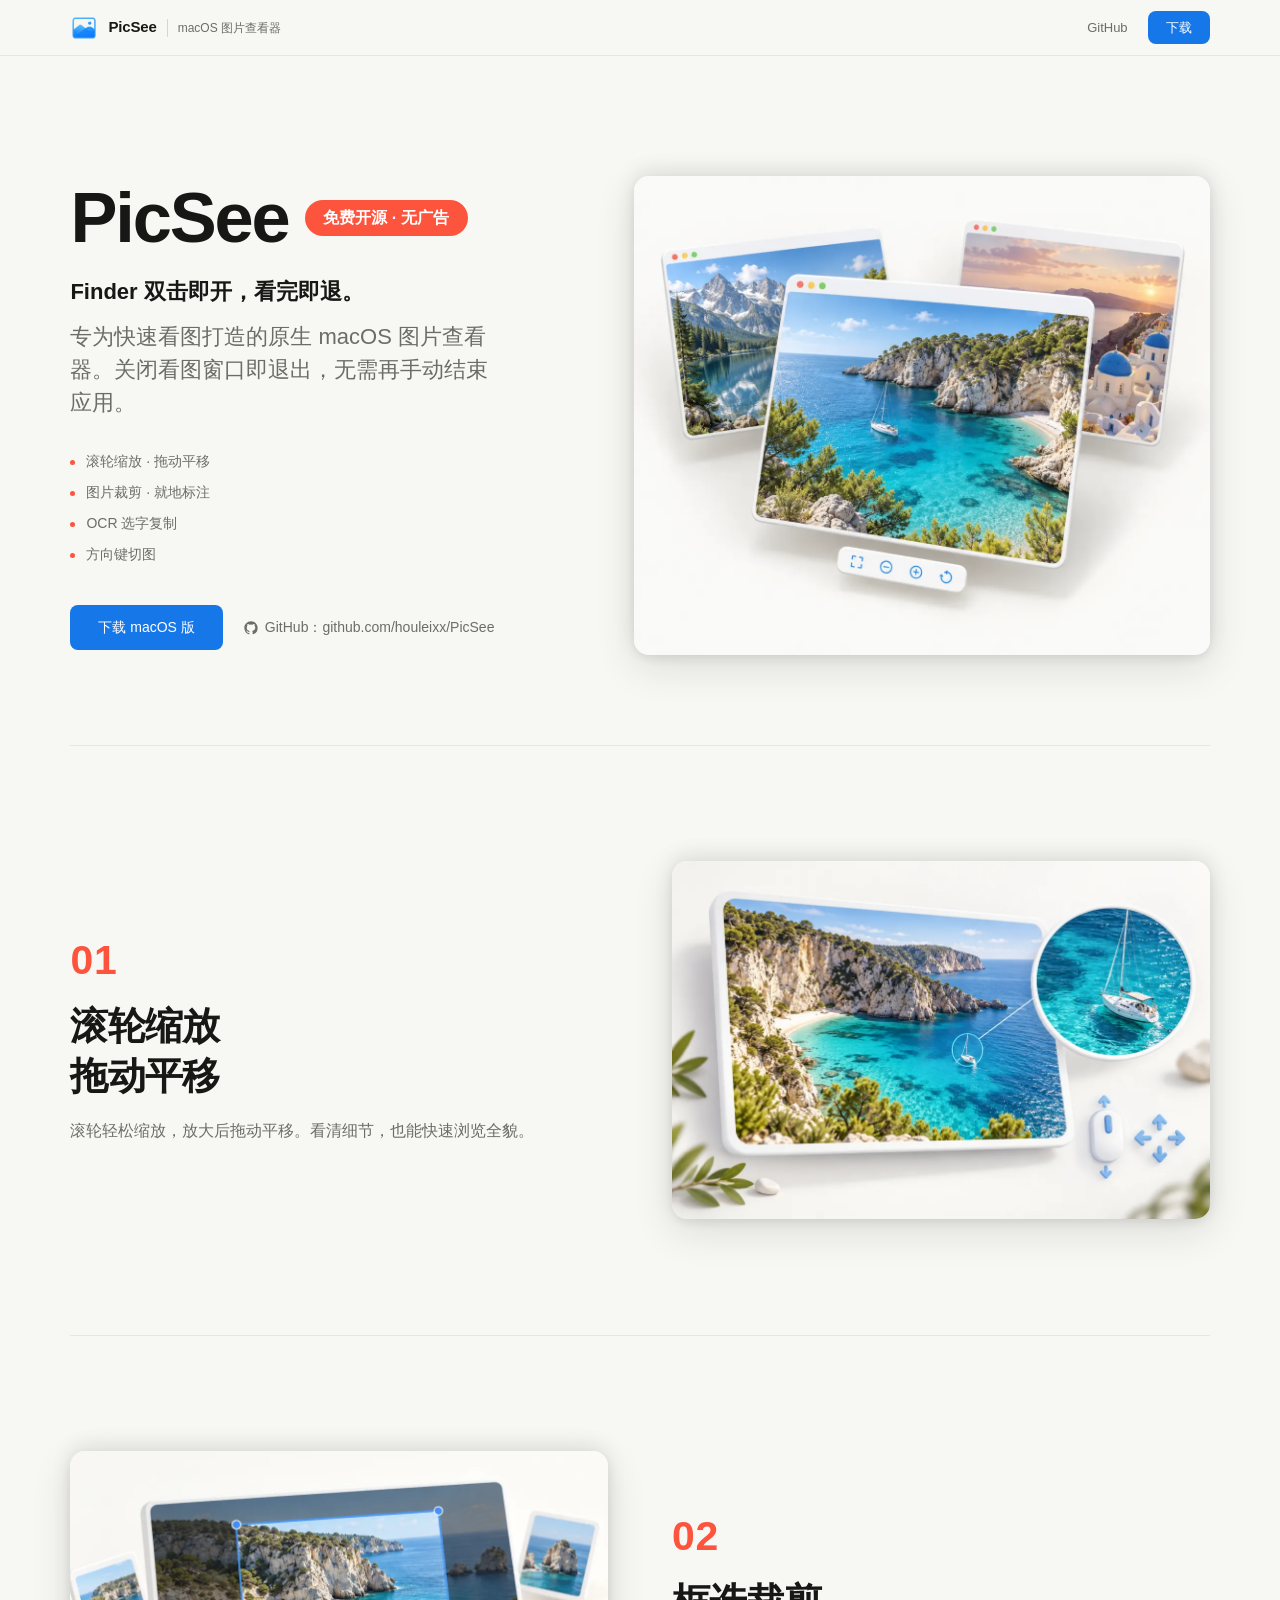
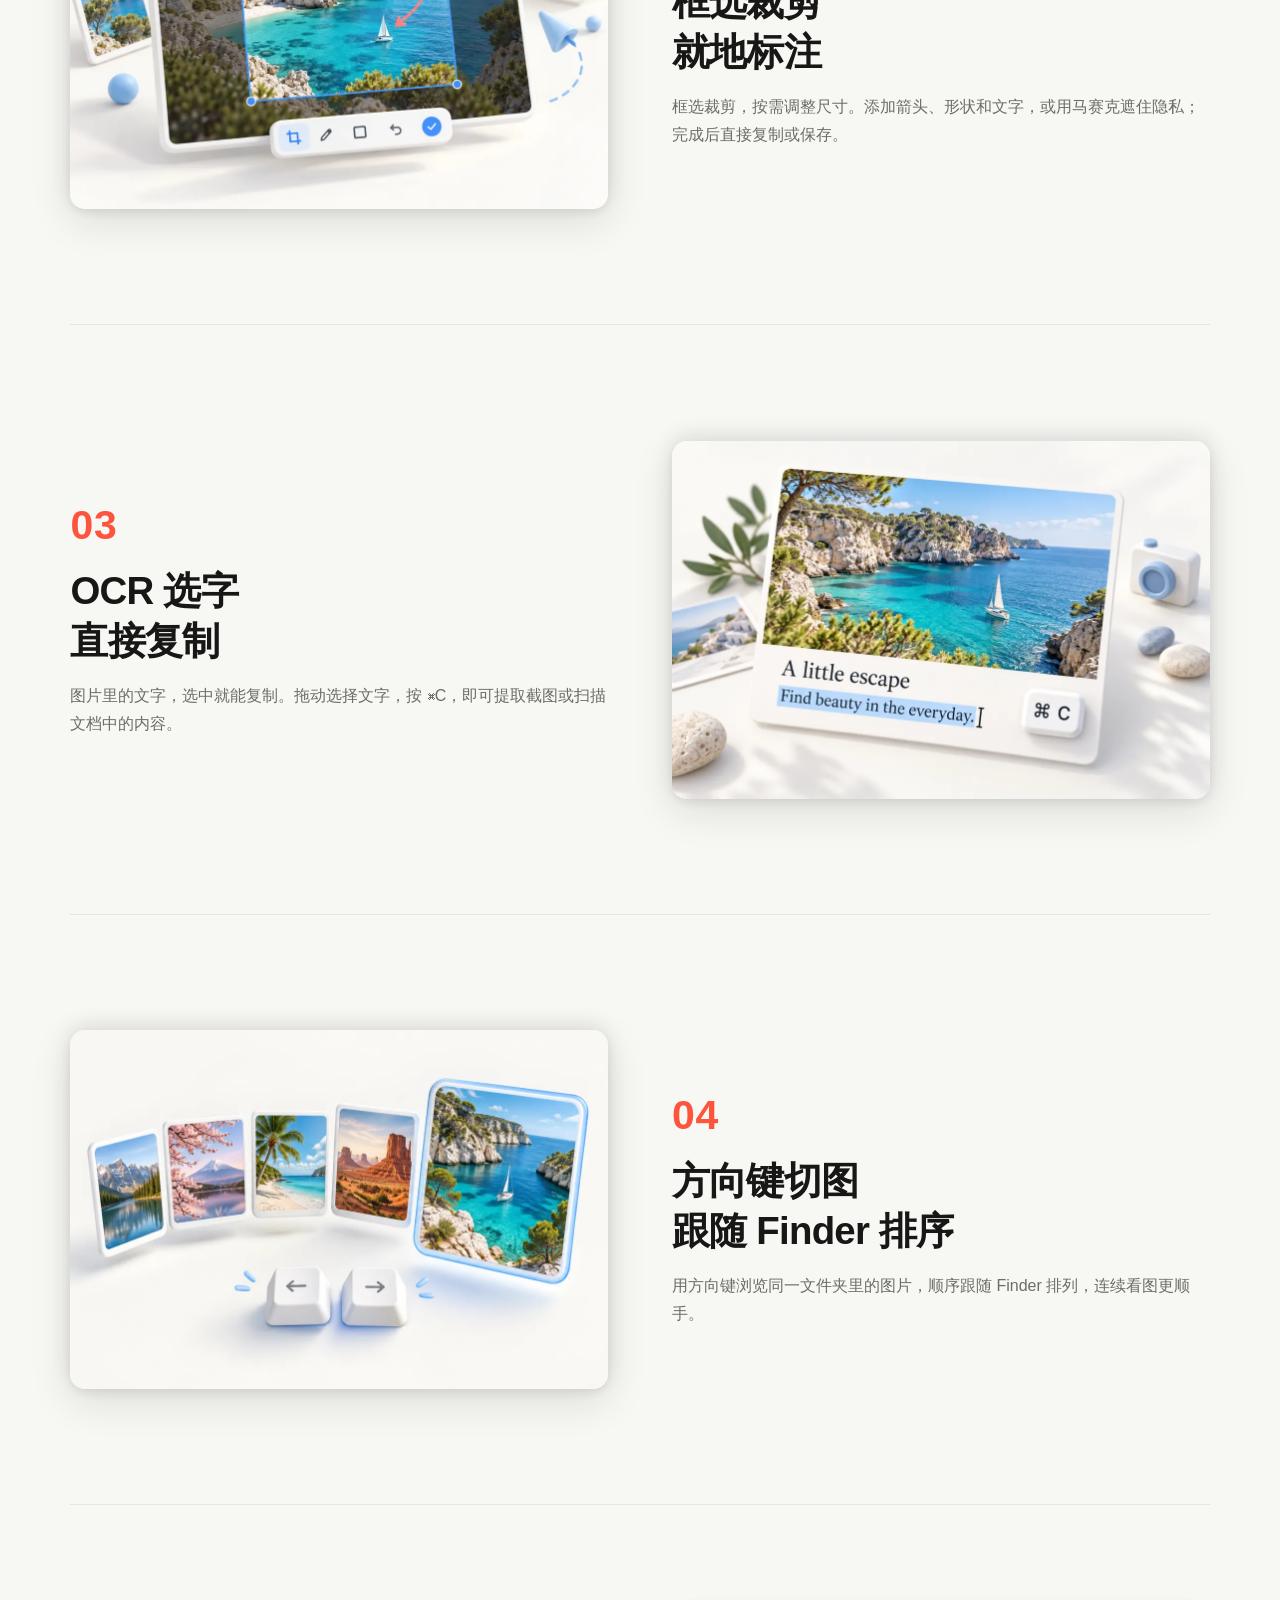
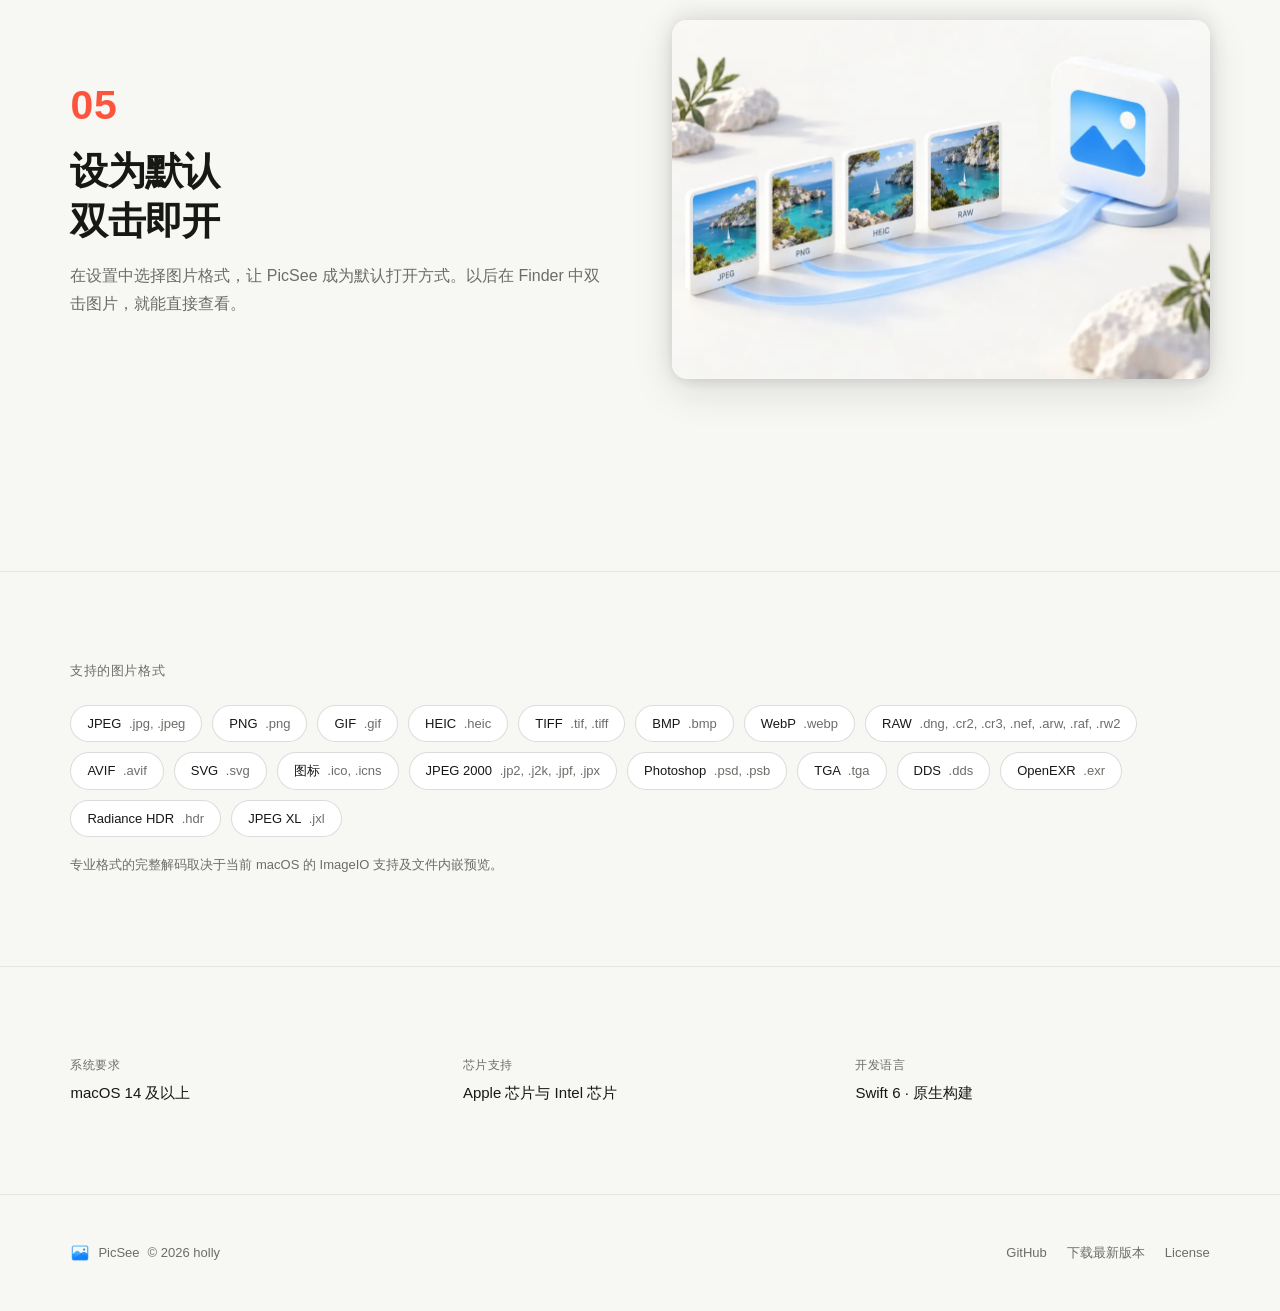
==== website/index.html @ d8930158 "调整网站" ====
<!DOCTYPE html>
<html lang="zh-CN">
<head>
  <meta charset="UTF-8">
  <meta name="viewport" content="width=device-width, initial-scale=1.0">
  <meta name="description" content="PicSee — 主打 Finder 双击即开、看完即退的原生 macOS 图片查看器。关闭看图窗口即退出，无需再手动结束应用。免费开源，支持滚轮缩放、裁剪标注与 OCR 文字复制。">
  <title>PicSee — Finder 双击即开，看完即退</title>
  <link rel="icon" type="image/png" href="assets/brand-icon.png">
  <style>
    /* ========== Reset & Base ========== */
    *, *::before, *::after {
      margin: 0;
      padding: 0;
      box-sizing: border-box;
    }

    html {
      font-family: -apple-system, BlinkMacSystemFont, "PingFang SC", "Helvetica Neue", sans-serif;
      font-size: 16px;
      line-height: 1.5;
      -webkit-font-smoothing: antialiased;
      -moz-osx-font-smoothing: grayscale;
      scroll-behavior: smooth;
    }

    body {
      background: var(--canvas);
      color: var(--ink);
    }

    img {
      display: block;
      max-width: 100%;
      height: auto;
    }

    a {
      color: inherit;
      text-decoration: none;
    }

    /* ========== Design Tokens ========== */
    :root {
      --canvas: #F7F7F4;
      --surface: #FFFFFF;
      --ink: #171716;
      --muted: #6C6C68;
      --primary: #1677E8;
      --warm: #FC543D;
      --dark: #161715;
      --border: rgba(23, 23, 22, 0.08);
      --border-strong: rgba(23, 23, 22, 0.15);
      --radius: 15px;
      --radius-sm: 8px;
      --page-padding: clamp(22px, 5.5vw, 88px);
    }

    /* ========== Typography ========== */
    .display-title {
      font-size: clamp(44px, 5.5vw, 86px);
      font-weight: 700;
      letter-spacing: -0.03em;
      line-height: 1.05;
      color: var(--ink);
    }

    .hero-title-row {
      display: flex;
      align-items: center;
      gap: 16px;
      flex-wrap: wrap;
      margin-bottom: 20px;
    }

    .hero-badge {
      font-size: 16px;
      font-weight: 600;
      color: #fff;
      background: var(--warm);
      padding: 7px 18px;
      border-radius: 100px;
      letter-spacing: 0.01em;
      line-height: 1.4;
      white-space: nowrap;
    }

    .section-title {
      font-size: clamp(26px, 3.2vw, 44px);
      font-weight: 600;
      letter-spacing: -0.02em;
      line-height: 1.2;
    }

    .body-text {
      font-size: 16px;
      line-height: 1.7;
      color: var(--muted);
    }

    .caption {
      font-size: 13px;
      color: var(--muted);
      line-height: 1.5;
    }

    /* ========== Layout ========== */
    .container {
      max-width: 1280px;
      margin: 0 auto;
      padding: 0 var(--page-padding);
    }

    /* ========== Navigation ========== */
    .nav {
      position: sticky;
      top: 0;
      z-index: 100;
      background: var(--canvas);
      border-bottom: 1px solid var(--border);
      height: 56px;
      display: flex;
      align-items: center;
    }

    .nav-inner {
      width: 100%;
      max-width: 1280px;
      margin: 0 auto;
      padding: 0 var(--page-padding);
      display: flex;
      align-items: center;
      justify-content: space-between;
    }

    .nav-brand {
      display: flex;
      align-items: center;
      gap: 10px;
    }

    .nav-brand img {
      width: 28px;
      height: 28px;
      border-radius: 6px;
    }

    .nav-brand-name {
      font-size: 15px;
      font-weight: 600;
      letter-spacing: -0.01em;
    }

    .nav-brand-kind {
      padding-left: 10px;
      border-left: 1px solid var(--border-strong);
      color: var(--muted);
      font-size: 12px;
      font-weight: 400;
      letter-spacing: 0;
    }

    .nav-links {
      display: flex;
      align-items: center;
      gap: 20px;
    }

    .nav-link {
      font-size: 13px;
      color: var(--muted);
      transition: color 200ms ease;
    }

    .nav-link:hover {
      color: var(--ink);
    }

    .nav-download {
      font-size: 13px;
      font-weight: 500;
      color: #fff;
      background: var(--primary);
      padding: 7px 18px;
      border-radius: var(--radius-sm);
      transition: opacity 200ms ease;
    }

    .nav-download:hover {
      opacity: 0.88;
      color: #fff;
    }

    /* ========== Hero ========== */
    .hero {
      padding: clamp(64px, 10vw, 120px) 0 clamp(48px, 7vw, 96px);
    }

    .hero-grid {
      display: grid;
      grid-template-columns: 1fr 1.15fr;
      gap: clamp(40px, 5vw, 80px);
      align-items: center;
    }

    .hero-tagline {
      font-size: clamp(17px, 2vw, 22px);
      line-height: 1.5;
      color: var(--muted);
      margin-top: 20px;
      max-width: 420px;
    }

    .hero-tagline strong {
      display: block;
      margin-bottom: 12px;
      color: var(--ink);
      font-weight: 600;
    }

    .hero-features {
      list-style: none;
      margin-top: 32px;
      display: flex;
      flex-direction: column;
      gap: 10px;
    }

    .hero-features li {
      font-size: 14px;
      color: var(--muted);
      padding-left: 16px;
      position: relative;
    }

    .hero-features li::before {
      content: '';
      position: absolute;
      left: 0;
      top: 9px;
      width: 5px;
      height: 5px;
      border-radius: 50%;
      background: var(--warm);
    }

    .hero-ctas {
      display: flex;
      align-items: center;
      gap: 20px;
      margin-top: 40px;
    }

    .btn-primary {
      display: inline-flex;
      align-items: center;
      font-size: 14px;
      font-weight: 500;
      color: #fff;
      background: var(--primary);
      padding: 12px 28px;
      border-radius: var(--radius-sm);
      transition: opacity 200ms ease;
      border: none;
      cursor: pointer;
    }

    .btn-primary:hover {
      opacity: 0.88;
    }

    .btn-text {
      font-size: 14px;
      color: var(--muted);
      transition: color 200ms ease;
    }

    .btn-text:hover {
      color: var(--ink);
    }

    .github-link {
      display: inline-flex;
      align-items: center;
      gap: 6px;
    }

    .hero-image {
      position: relative;
      aspect-ratio: 6 / 5;
      overflow: hidden;
      border-radius: var(--radius);
      box-shadow: 0 -6px 20px rgba(23, 23, 22, 0.08), 0 12px 40px rgba(23, 23, 22, 0.12), 0 4px 10px rgba(23, 23, 22, 0.06);
    }

    .hero-image img {
      width: 100%;
      height: 100%;
      display: block;
      object-fit: cover;
      object-position: center;
    }

    /* ========== Story Sections ========== */
    .stories {
      padding-bottom: clamp(40px, 6vw, 80px);
    }

    .story {
      display: grid;
      grid-template-columns: 1fr 1fr;
      gap: clamp(40px, 5vw, 80px);
      align-items: center;
      padding: clamp(60px, 9vw, 120px) 0;
      border-top: 1px solid var(--border);
    }

    .story:nth-child(even) {
      direction: rtl;
    }

    .story:nth-child(even) > * {
      direction: ltr;
    }

    .story-text {
      min-width: 0;
    }

    .story-number {
      display: block;
      font-size: clamp(2.25rem, 3.2vw, 2.75rem);
      font-weight: 600;
      color: var(--warm);
      line-height: 1.2;
      letter-spacing: 0.02em;
      font-variant-numeric: tabular-nums;
      margin-bottom: 1rem;
    }

    .story-title {
      font-size: clamp(1.75rem, 3vw, 2.5rem);
      line-height: 1.3;
      margin-bottom: 1rem;
    }

    .story-title span {
      display: block;
    }

    .story-desc {
      font-size: 16px;
      line-height: 1.75;
      color: var(--muted);
    }

    .story-image img {
      width: 100%;
      border-radius: var(--radius);
      box-shadow: 0 -6px 20px rgba(23, 23, 22, 0.08), 0 12px 40px rgba(23, 23, 22, 0.12), 0 4px 10px rgba(23, 23, 22, 0.06);
    }

    /* ========== Dark Section (OCR) ========== */
    .story-dark {
      background: var(--dark);
      padding: clamp(60px, 9vw, 120px) 0;
      border-top: none;
    }

    .story-dark .container {
      display: grid;
      grid-template-columns: 1fr 1fr;
      gap: clamp(40px, 5vw, 80px);
      align-items: center;
    }

    .story-dark .story-number {
      color: var(--warm);
    }

    .story-dark .story-title {
      color: var(--canvas);
    }

    .story-dark .story-desc {
      color: rgba(247, 247, 244, 0.60);
    }

    .story-dark .story-image img {
      box-shadow: 0 4px 32px rgba(0, 0, 0, 0.25);
    }

    /* ========== Format Strip ========== */
    .formats {
      padding: clamp(48px, 7vw, 96px) 0;
      border-top: 1px solid var(--border);
    }

    .formats-label {
      font-size: 13px;
      font-weight: 500;
      letter-spacing: 0.04em;
      text-transform: uppercase;
      color: var(--muted);
      margin-bottom: 24px;
    }

    .formats-grid {
      display: flex;
      flex-wrap: wrap;
      gap: 10px;
    }

    .format-tag {
      font-size: 13px;
      font-weight: 500;
      padding: 8px 16px;
      border: 1px solid var(--border-strong);
      border-radius: 100px;
      color: var(--ink);
      background: var(--surface);
      transition: border-color 200ms ease, background 200ms ease;
    }

    .format-tag:hover {
      border-color: var(--primary);
      background: rgba(22, 119, 232, 0.04);
    }

    .format-tag .ext {
      color: var(--muted);
      font-weight: 400;
      margin-left: 4px;
    }

    .formats-note {
      margin: 18px 0 0;
      font-size: 13px;
      line-height: 1.6;
      color: var(--muted);
    }

    /* ========== System Info ========== */
    .system {
      padding: clamp(48px, 7vw, 96px) 0;
      border-top: 1px solid var(--border);
    }

    .system-grid {
      display: grid;
      grid-template-columns: repeat(3, 1fr);
      gap: clamp(24px, 3vw, 48px);
    }

    .system-item {
      display: flex;
      flex-direction: column;
      gap: 8px;
    }

    .system-item .label {
      font-size: 12px;
      font-weight: 500;
      letter-spacing: 0.04em;
      text-transform: uppercase;
      color: var(--muted);
    }

    .system-item .value {
      font-size: 15px;
      font-weight: 500;
      color: var(--ink);
    }

    /* ========== Footer ========== */
    .footer {
      padding: clamp(32px, 4vw, 48px) 0;
      border-top: 1px solid var(--border);
    }

    .footer-inner {
      display: flex;
      align-items: center;
      justify-content: space-between;
    }

    .footer-left {
      display: flex;
      align-items: center;
      gap: 8px;
    }

    .footer-left img {
      width: 20px;
      height: 20px;
      border-radius: 5px;
    }

    .footer-left span {
      font-size: 13px;
      color: var(--muted);
    }

    .footer-links {
      display: flex;
      gap: 20px;
    }

    .footer-links a {
      font-size: 13px;
      color: var(--muted);
      transition: color 200ms ease;
    }

    .footer-links a:hover {
      color: var(--ink);
    }

    /* ========== Responsive ========== */
    @media (max-width: 768px) {
      .hero-grid {
        grid-template-columns: 1fr;
      }

      .hero-image {
        order: -1;
      }

      .hero-tagline {
        max-width: none;
      }

      .hero-ctas {
        flex-wrap: wrap;
      }

      .story {
        grid-template-columns: 1fr;
      }

      .story-title {
        display: flex;
        flex-wrap: wrap;
        column-gap: 0.5em;
        row-gap: 0.1em;
      }

      .story:nth-child(even) {
        direction: ltr;
      }

      .story-image {
        order: -1;
      }

      .story-dark .container {
        grid-template-columns: 1fr;
      }

      .story-dark .story-image {
        order: -1;
      }

      .system-grid {
        grid-template-columns: 1fr;
        gap: 20px;
      }

      .footer-inner {
        flex-direction: column;
        gap: 16px;
        align-items: flex-start;
      }

      .nav-links {
        gap: 14px;
      }
    }

    @media (max-width: 480px) {
      .nav-brand {
        flex: 0 0 auto;
        white-space: nowrap;
      }

      .nav-brand-name {
        font-size: 14px;
      }

      .nav-brand-kind {
        padding-left: 7px;
        font-size: 11px;
      }

      .hero-features {
        gap: 8px;
      }
    }
  </style>
</head>
<body>

  <!-- ========== Navigation ========== -->
  <nav class="nav">
    <div class="nav-inner">
      <a href="/" class="nav-brand">
        <img src="assets/brand-mark.png" alt="PicSee" width="28" height="28">
        <span class="nav-brand-name">PicSee</span>
        <span class="nav-brand-kind">macOS 图片查看器</span>
      </a>
      <div class="nav-links">
        <a href="https://github.com/houleixx/PicSee" class="nav-link" target="_blank" rel="noopener">GitHub</a>
        <a href="https://github.com/houleixx/PicSee/releases/latest/download/PicSee.dmg" target="_blank" rel="noopener" class="nav-download">下载</a>
      </div>
    </div>
  </nav>

  <!-- ========== Hero ========== -->
  <section class="hero">
    <div class="container">
      <div class="hero-grid">
        <div class="hero-text">
          <div class="hero-title-row">
            <h1 class="display-title">PicSee</h1>
            <span class="hero-badge">免费开源 · 无广告</span>
          </div>
          <p class="hero-tagline"><strong>Finder 双击即开，看完即退。</strong>专为快速看图打造的原生 macOS 图片查看器。关闭看图窗口即退出，无需再手动结束应用。</p>
          <ul class="hero-features">
            <li>滚轮缩放 · 拖动平移</li>
            <li>图片裁剪 · 就地标注</li>
            <li>OCR 选字复制</li>
            <li>方向键切图</li>
          </ul>
          <div class="hero-ctas">
            <a href="https://github.com/houleixx/PicSee/releases/latest/download/PicSee.dmg" target="_blank" rel="noopener" class="btn-primary">下载 macOS 版</a>
            <a href="https://github.com/houleixx/PicSee" class="btn-text github-link" target="_blank" rel="noopener"><svg aria-hidden="true" focusable="false" viewBox="0 0 24 24" width="16" height="16" fill="currentColor"><path d="M12 2C6.477 2 2 6.477 2 12c0 4.418 2.865 8.168 6.839 9.49.5.092.683-.217.683-.483 0-.237-.009-.866-.014-1.7-2.782.604-3.369-1.341-3.369-1.341-.455-1.156-1.11-1.464-1.11-1.464-.908-.62.069-.608.069-.608 1.004.071 1.532 1.031 1.532 1.031.892 1.529 2.341 1.087 2.91.831.091-.646.349-1.087.635-1.337-2.221-.253-4.556-1.111-4.556-4.947 0-1.093.391-1.987 1.03-2.687-.103-.253-.447-1.272.098-2.65 0 0 .84-.269 2.75 1.026A9.564 9.564 0 0 1 12 6.775a9.58 9.58 0 0 1 2.504.337c1.909-1.295 2.748-1.026 2.748-1.026.546 1.378.202 2.397.1 2.65.64.7 1.028 1.594 1.028 2.687 0 3.846-2.338 4.691-4.566 4.94.359.309.678.92.678 1.854 0 1.338-.012 2.419-.012 2.747 0 .268.18.58.688.481A10.001 10.001 0 0 0 22 12c0-5.523-4.477-10-10-10Z"/></svg><span>GitHub：github.com/houleixx/PicSee</span></a>
          </div>
        </div>
        <div class="hero-image">
          <img src="assets/hero-app-preview-ee584887.webp" alt="PicSee 柔和立体图片窗口，轻松浏览海湾与旅行风景" width="1200" height="1000" fetchpriority="high">
        </div>
      </div>
    </div>
  </section>

  <!-- ========== Stories ========== -->
  <section class="stories">
    <div class="container">

      <!-- Story 01: Scroll Zoom -->
      <article class="story">
        <div class="story-text">
          <span class="story-number">01</span>
          <h2 class="section-title story-title"><span>滚轮缩放</span> <span>拖动平移</span></h2>
          <p class="story-desc">
            滚轮轻松缩放，放大后拖动平移。看清细节，也能快速浏览全貌。
          </p>
        </div>
        <div class="story-image">
          <img src="assets/feature-zoom-pan-30c78c69.webp" alt="PicSee 放大查看海湾帆船细节并拖动平移" width="1080" height="720" loading="lazy">
        </div>
      </article>

      <!-- Story 02: Crop and Annotate -->
      <article class="story">
        <div class="story-text">
          <span class="story-number">02</span>
          <h2 class="section-title story-title"><span>框选裁剪</span> <span>就地标注</span></h2>
          <p class="story-desc">
            框选裁剪，按需调整尺寸。添加箭头、形状和文字，或用马赛克遮住隐私；完成后直接复制或保存。
          </p>
        </div>
        <div class="story-image">
          <img src="assets/feature-crop-annotate-971acecf.webp" alt="PicSee 在海湾照片中框选裁剪区域，并用箭头标注帆船" width="1080" height="720" loading="lazy">
        </div>
      </article>

      <!-- Story 03: OCR -->
      <article class="story">
        <div class="story-text">
          <span class="story-number">03</span>
          <h2 class="section-title story-title"><span>OCR 选字</span> <span>直接复制</span></h2>
          <p class="story-desc">
            图片里的文字，选中就能复制。拖动选择文字，按 ⌘C，即可提取截图或扫描文档中的内容。
          </p>
        </div>
        <div class="story-image">
          <img src="assets/feature-ocr-select-copy-c080be11.webp" alt="PicSee 选中海湾明信片中的文字，通过 ⌘C 直接复制" width="1080" height="720" loading="lazy">
        </div>
      </article>

      <!-- Story 04: Keyboard Navigation -->
      <article class="story">
        <div class="story-text">
          <span class="story-number">04</span>
          <h2 class="section-title story-title"><span>方向键切图</span> <span>跟随 Finder 排序</span></h2>
          <p class="story-desc">
            用方向键浏览同一文件夹里的图片，顺序跟随 Finder 排列，连续看图更顺手。
          </p>
        </div>
        <div class="story-image">
          <img src="assets/feature-keyboard-navigation-f21eb3a3.webp" alt="PicSee 使用方向键依次浏览不同风景图片" width="1080" height="720" loading="lazy">
        </div>
      </article>

      <!-- Story 05: Set as Default -->
      <article class="story">
        <div class="story-text">
          <span class="story-number">05</span>
          <h2 class="section-title story-title"><span>设为默认</span> <span>双击即开</span></h2>
          <p class="story-desc">
            在设置中选择图片格式，让 PicSee 成为默认打开方式。以后在 Finder 中双击图片，就能直接查看。
          </p>
        </div>
        <div class="story-image">
          <img src="assets/feature-default-viewer-5f46796a.webp" alt="将 JPEG、PNG、HEIC 和 RAW 图片交由 PicSee 默认打开" width="1080" height="720" loading="lazy">
        </div>
      </article>

    </div>
  </section>

  <!-- ========== Format Strip ========== -->
  <section class="formats">
    <div class="container">
      <div class="formats-label">支持的图片格式</div>
      <div class="formats-grid">
        <span class="format-tag">JPEG <span class="ext">.jpg, .jpeg</span></span>
        <span class="format-tag">PNG <span class="ext">.png</span></span>
        <span class="format-tag">GIF <span class="ext">.gif</span></span>
        <span class="format-tag">HEIC <span class="ext">.heic</span></span>
        <span class="format-tag">TIFF <span class="ext">.tif, .tiff</span></span>
        <span class="format-tag">BMP <span class="ext">.bmp</span></span>
        <span class="format-tag">WebP <span class="ext">.webp</span></span>
        <span class="format-tag">RAW <span class="ext">.dng, .cr2, .cr3, .nef, .arw, .raf, .rw2</span></span>
        <span class="format-tag">AVIF <span class="ext">.avif</span></span>
        <span class="format-tag">SVG <span class="ext">.svg</span></span>
        <span class="format-tag">图标 <span class="ext">.ico, .icns</span></span>
        <span class="format-tag">JPEG 2000 <span class="ext">.jp2, .j2k, .jpf, .jpx</span></span>
        <span class="format-tag">Photoshop <span class="ext">.psd, .psb</span></span>
        <span class="format-tag">TGA <span class="ext">.tga</span></span>
        <span class="format-tag">DDS <span class="ext">.dds</span></span>
        <span class="format-tag">OpenEXR <span class="ext">.exr</span></span>
        <span class="format-tag">Radiance HDR <span class="ext">.hdr</span></span>
        <span class="format-tag">JPEG XL <span class="ext">.jxl</span></span>
      </div>
      <p class="formats-note">专业格式的完整解码取决于当前 macOS 的 ImageIO 支持及文件内嵌预览。</p>
    </div>
  </section>

  <!-- ========== System Info ========== -->
  <section class="system">
    <div class="container">
      <div class="system-grid">
        <div class="system-item">
          <div class="label">系统要求</div>
          <div class="value">macOS 14 及以上</div>
        </div>
        <div class="system-item">
          <div class="label">芯片支持</div>
          <div class="value">Apple 芯片与 Intel 芯片</div>
        </div>
        <div class="system-item">
          <div class="label">开发语言</div>
          <div class="value">Swift 6 · 原生构建</div>
        </div>
      </div>
    </div>
  </section>

  <!-- ========== Footer ========== -->
  <footer class="footer">
    <div class="container">
      <div class="footer-inner">
        <div class="footer-left">
          <img src="assets/brand-mark.png" alt="PicSee" width="28" height="28">
          <span>PicSee</span>
          <span>© 2026 holly</span>
        </div>
        <div class="footer-links">
          <a href="https://github.com/houleixx/PicSee" target="_blank" rel="noopener">GitHub</a>
          <a href="https://github.com/houleixx/PicSee/releases/latest/download/PicSee.dmg" target="_blank" rel="noopener">下载最新版本</a>
          <a href="https://github.com/houleixx/PicSee/blob/master/LICENSE" target="_blank" rel="noopener">License</a>
        </div>
      </div>
    </div>
  </footer>

</body>
</html>
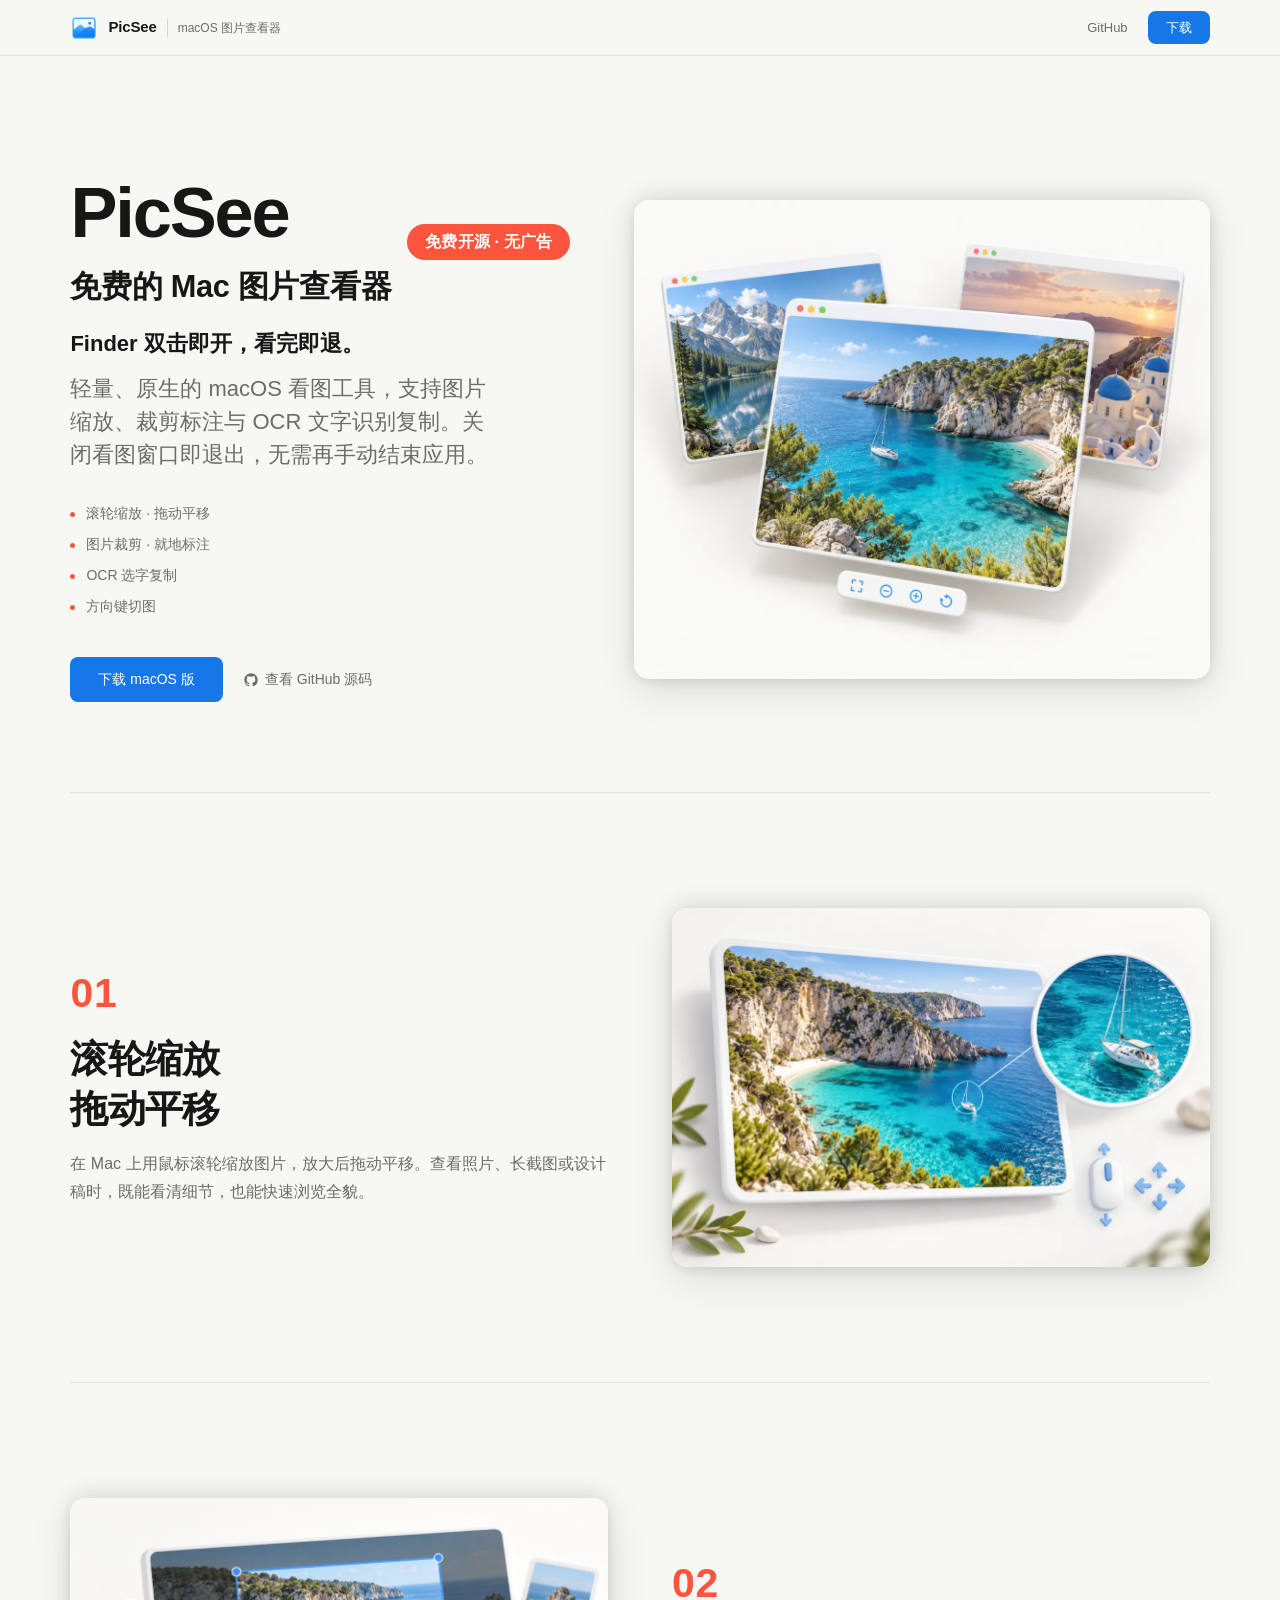
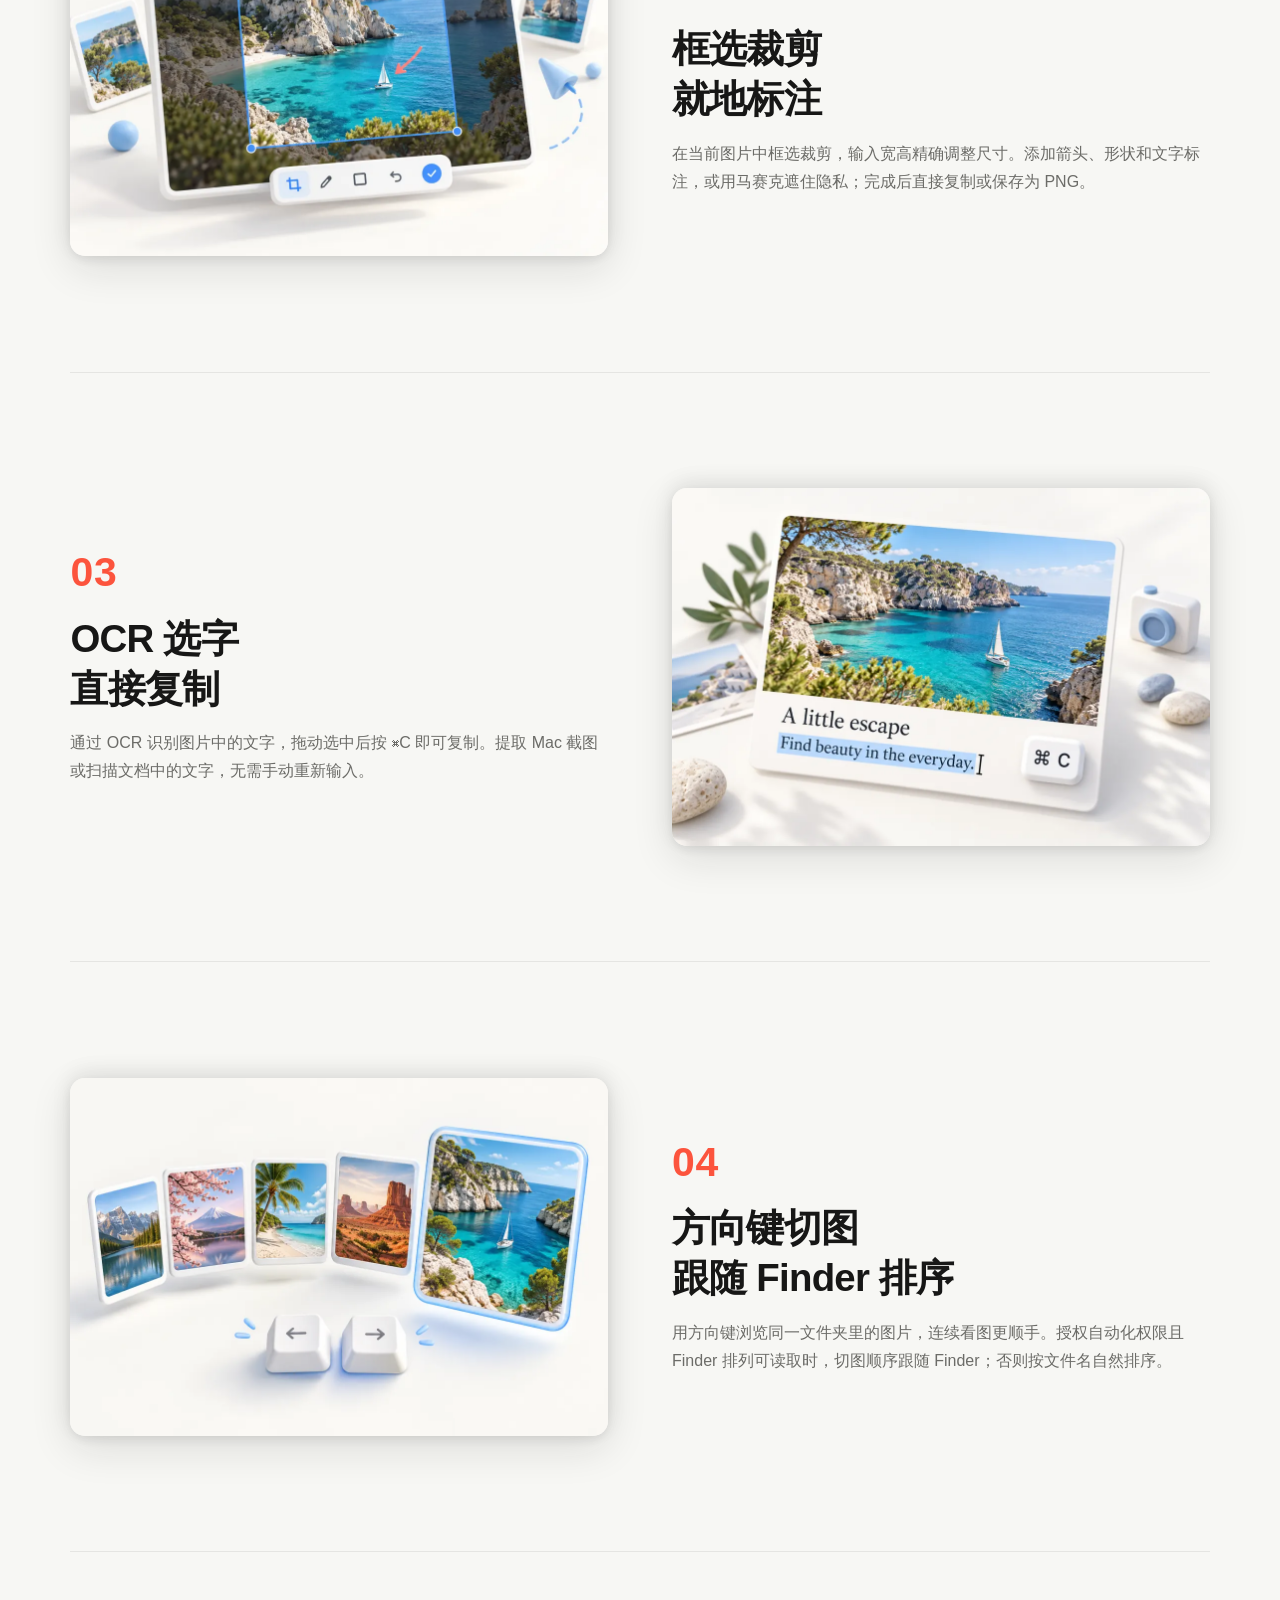
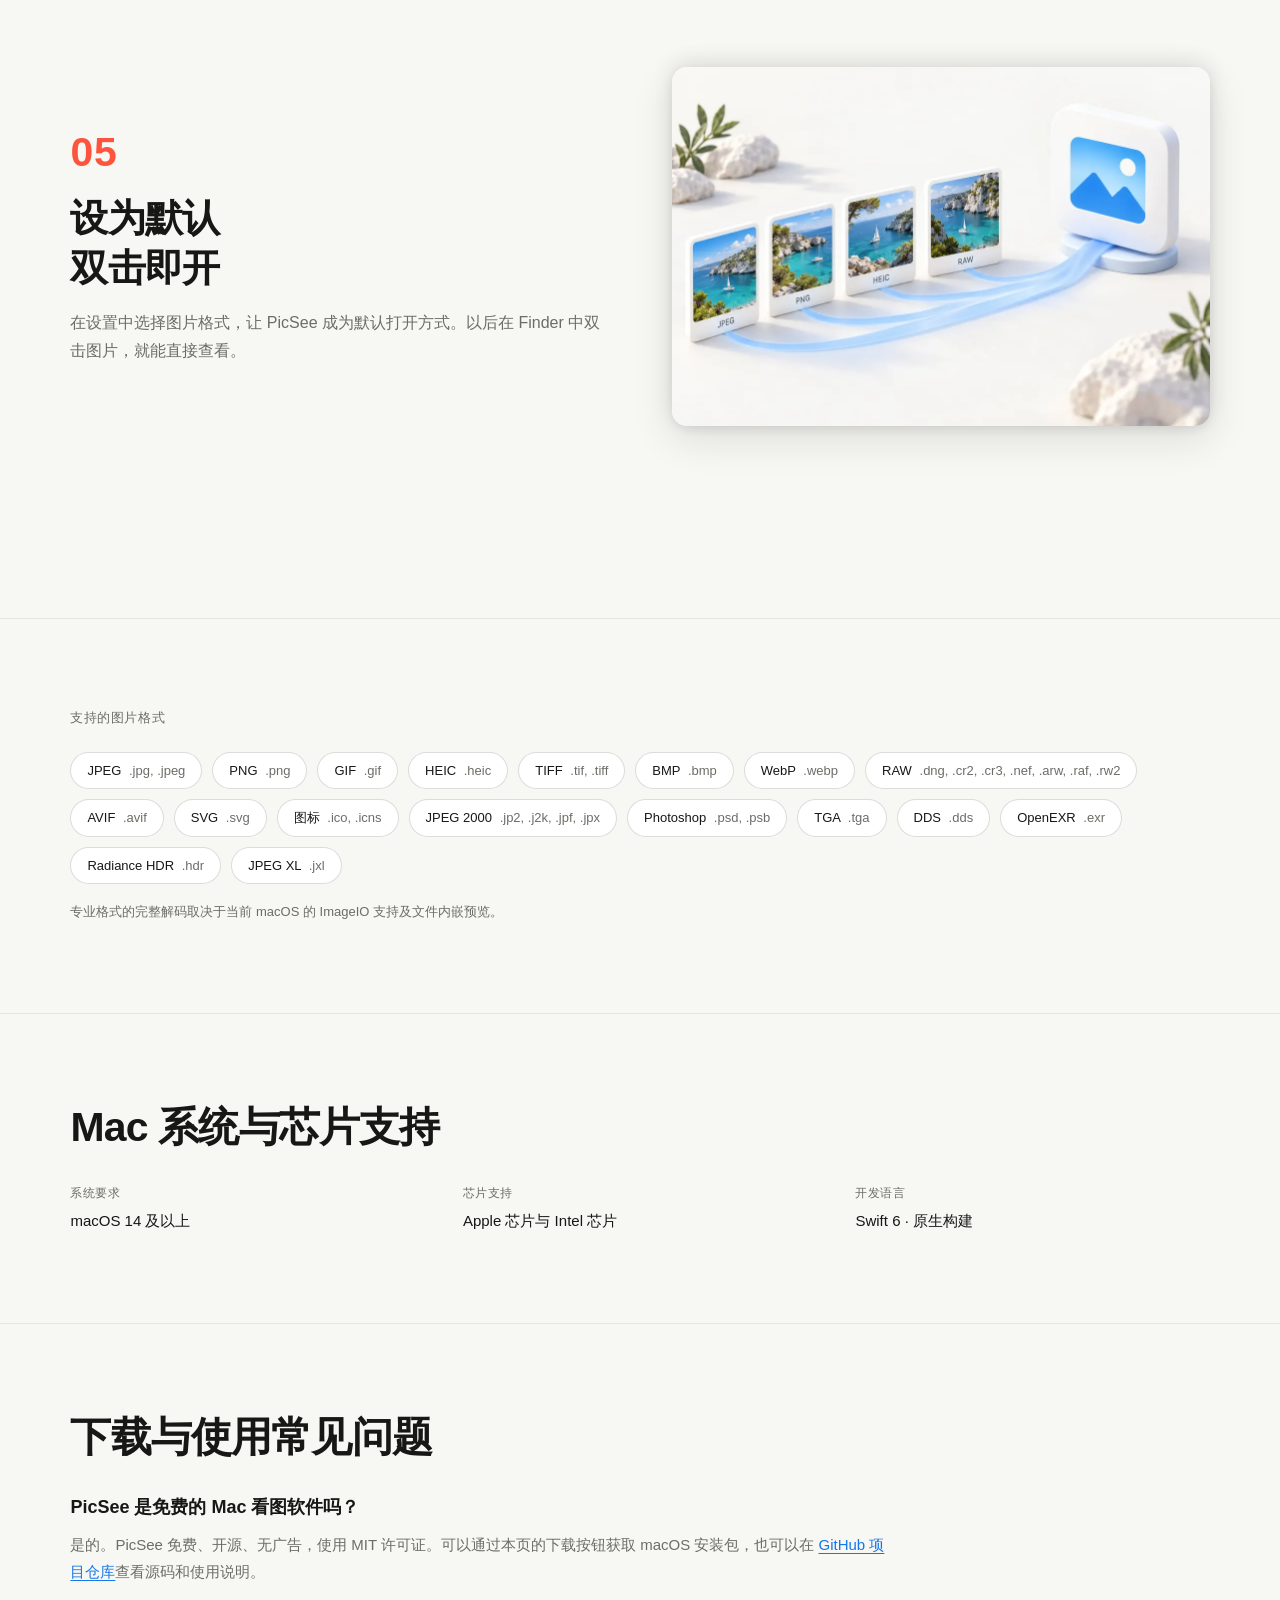
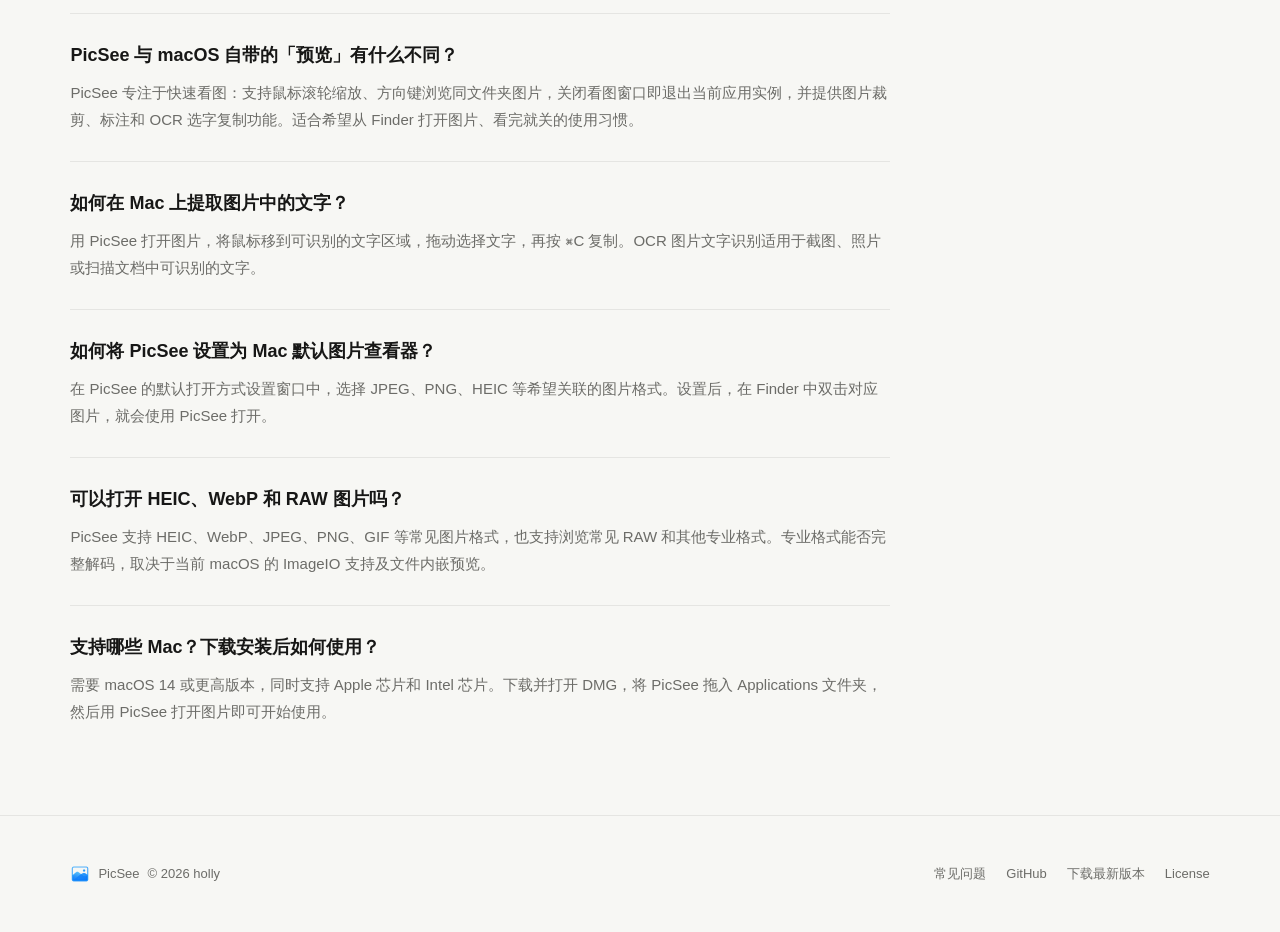
==== commit a3e4ad2c: "feat(website): 优化官网 SEO、图标缓存与响应式布局" ====
--- a/website/index.html
+++ b/website/index.html
@@ -3,9 +3,64 @@
 <head>
   <meta charset="UTF-8">
   <meta name="viewport" content="width=device-width, initial-scale=1.0">
-  <meta name="description" content="PicSee — 主打 Finder 双击即开、看完即退的原生 macOS 图片查看器。关闭看图窗口即退出，无需再手动结束应用。免费开源，支持滚轮缩放、裁剪标注与 OCR 文字复制。">
-  <title>PicSee — Finder 双击即开，看完即退</title>
-  <link rel="icon" type="image/png" href="assets/brand-icon.png">
+  <title>PicSee — 免费开源的 Mac 图片查看器，支持 OCR 与裁剪标注</title>
+  <meta name="description" content="PicSee 是免费开源、无广告的原生 Mac 图片查看器，支持滚轮缩放、图片裁剪与标注、OCR 图片文字识别复制和方向键切图。Finder 双击即开，关闭窗口即退出。适用于 macOS 14 及以上，兼容 Apple 芯片与 Intel。">
+  <meta name="robots" content="index, follow, max-image-preview:large">
+  <meta name="theme-color" content="#F7F7F4">
+  <link rel="canonical" href="https://picsee.pages.dev/">
+  <link rel="icon" type="image/png" sizes="96x96" href="assets/favicon-702c6ce4.png">
+  <meta property="og:type" content="website">
+  <meta property="og:locale" content="zh_CN">
+  <meta property="og:site_name" content="PicSee">
+  <meta property="og:url" content="https://picsee.pages.dev/">
+  <meta property="og:title" content="PicSee — 免费开源的 Mac 图片查看器">
+  <meta property="og:description" content="Finder 双击即开，看完即退。支持滚轮缩放、图片裁剪标注、OCR 选字复制与方向键切图，适用于 macOS 14 及以上。">
+  <meta property="og:image" content="https://picsee.pages.dev/assets/social-preview-5139564c.jpg">
+  <meta property="og:image:type" content="image/jpeg">
+  <meta property="og:image:width" content="1200">
+  <meta property="og:image:height" content="1000">
+  <meta property="og:image:alt" content="PicSee Mac 图片查看器的海湾风景产品插画">
+  <meta name="twitter:card" content="summary_large_image">
+  <meta name="twitter:title" content="PicSee — 免费开源的 Mac 图片查看器">
+  <meta name="twitter:description" content="免费、无广告的 macOS 看图工具，支持滚轮缩放、裁剪标注和 OCR 图片文字复制。">
+  <meta name="twitter:image" content="https://picsee.pages.dev/assets/social-preview-5139564c.jpg">
+  <meta name="twitter:image:alt" content="PicSee Mac 图片查看器的海湾风景产品插画">
+  <script type="application/ld+json">
+  {
+    "@context": "https://schema.org",
+    "@graph": [
+      {
+        "@type": "WebSite",
+        "@id": "https://picsee.pages.dev/#website",
+        "url": "https://picsee.pages.dev/",
+        "name": "PicSee",
+        "inLanguage": "zh-CN"
+      },
+      {
+        "@type": "SoftwareApplication",
+        "@id": "https://picsee.pages.dev/#app",
+        "name": "PicSee",
+        "url": "https://picsee.pages.dev/",
+        "description": "免费开源的原生 Mac 图片查看器，支持滚轮缩放、图片裁剪与标注、OCR 文字复制和同文件夹切图。",
+        "applicationCategory": "MultimediaApplication",
+        "operatingSystem": "macOS 14 or later",
+        "processorRequirements": "Apple Silicon or Intel",
+        "isAccessibleForFree": true,
+        "license": "https://github.com/houleixx/PicSee/blob/master/LICENSE",
+        "downloadUrl": "https://github.com/houleixx/PicSee/releases/latest/download/PicSee.dmg",
+        "image": "https://picsee.pages.dev/assets/social-preview-5139564c.jpg",
+        "sameAs": "https://github.com/houleixx/PicSee",
+        "featureList": ["滚轮缩放与拖动平移", "图片裁剪与标注", "OCR 图片文字识别复制", "方向键切换同文件夹图片", "设置默认图片查看器"],
+        "offers": {
+          "@type": "Offer",
+          "price": "0",
+          "priceCurrency": "USD",
+          "url": "https://picsee.pages.dev/"
+        }
+      }
+    ]
+  }
+  </script>
   <style>
     /* ========== Reset & Base ========== */
     *, *::before, *::after {
@@ -37,6 +92,30 @@
     a {
       color: inherit;
       text-decoration: none;
+    }
+
+    :focus-visible {
+      outline: 3px solid var(--primary);
+      outline-offset: 4px;
+    }
+
+    [id] {
+      scroll-margin-top: 80px;
+    }
+
+    .skip-link {
+      position: fixed;
+      top: 8px;
+      left: 16px;
+      z-index: 200;
+      padding: 10px 16px;
+      background: var(--surface);
+      border-radius: var(--radius-sm);
+      transform: translateY(-150%);
+    }
+
+    .skip-link:focus {
+      transform: translateY(0);
     }
 
     /* ========== Design Tokens ========== */
@@ -47,7 +126,6 @@
       --muted: #6C6C68;
       --primary: #1677E8;
       --warm: #FC543D;
-      --dark: #161715;
       --border: rgba(23, 23, 22, 0.08);
       --border-strong: rgba(23, 23, 22, 0.15);
       --radius: 15px;
@@ -70,6 +148,14 @@
       gap: 16px;
       flex-wrap: wrap;
       margin-bottom: 20px;
+    }
+
+    .hero-title-kind {
+      display: block;
+      margin-top: 16px;
+      font-size: clamp(22px, 2.4vw, 32px);
+      line-height: 1.35;
+      letter-spacing: -0.01em;
     }
 
     .hero-badge {
@@ -91,18 +177,6 @@
       line-height: 1.2;
     }
 
-    .body-text {
-      font-size: 16px;
-      line-height: 1.7;
-      color: var(--muted);
-    }
-
-    .caption {
-      font-size: 13px;
-      color: var(--muted);
-      line-height: 1.5;
-    }
-
     /* ========== Layout ========== */
     .container {
       max-width: 1280px;
@@ -161,6 +235,7 @@
 
     .nav-links {
       display: flex;
+      flex-shrink: 0;
       align-items: center;
       gap: 20px;
     }
@@ -197,7 +272,7 @@
 
     .hero-grid {
       display: grid;
-      grid-template-columns: 1fr 1.15fr;
+      grid-template-columns: minmax(0, 1fr) minmax(0, 1.15fr);
       gap: clamp(40px, 5vw, 80px);
       align-items: center;
     }
@@ -245,6 +320,7 @@
 
     .hero-ctas {
       display: flex;
+      flex-wrap: wrap;
       align-items: center;
       gap: 20px;
       margin-top: 40px;
@@ -252,6 +328,7 @@
 
     .btn-primary {
       display: inline-flex;
+      white-space: nowrap;
       align-items: center;
       font-size: 14px;
       font-weight: 500;
@@ -307,7 +384,8 @@
 
     .story {
       display: grid;
-      grid-template-columns: 1fr 1fr;
+      grid-template-columns: minmax(0, 1fr) minmax(0, 1fr);
+      grid-template-areas: "text image";
       gap: clamp(40px, 5vw, 80px);
       align-items: center;
       padding: clamp(60px, 9vw, 120px) 0;
@@ -315,14 +393,16 @@
     }
 
     .story:nth-child(even) {
-      direction: rtl;
-    }
-
-    .story:nth-child(even) > * {
-      direction: ltr;
+      grid-template-areas: "image text";
+    }
+
+    .story-image {
+      grid-area: image;
+      min-width: 0;
     }
 
     .story-text {
+      grid-area: text;
       min-width: 0;
     }
 
@@ -359,36 +439,6 @@
       box-shadow: 0 -6px 20px rgba(23, 23, 22, 0.08), 0 12px 40px rgba(23, 23, 22, 0.12), 0 4px 10px rgba(23, 23, 22, 0.06);
     }
 
-    /* ========== Dark Section (OCR) ========== */
-    .story-dark {
-      background: var(--dark);
-      padding: clamp(60px, 9vw, 120px) 0;
-      border-top: none;
-    }
-
-    .story-dark .container {
-      display: grid;
-      grid-template-columns: 1fr 1fr;
-      gap: clamp(40px, 5vw, 80px);
-      align-items: center;
-    }
-
-    .story-dark .story-number {
-      color: var(--warm);
-    }
-
-    .story-dark .story-title {
-      color: var(--canvas);
-    }
-
-    .story-dark .story-desc {
-      color: rgba(247, 247, 244, 0.60);
-    }
-
-    .story-dark .story-image img {
-      box-shadow: 0 4px 32px rgba(0, 0, 0, 0.25);
-    }
-
     /* ========== Format Strip ========== */
     .formats {
       padding: clamp(48px, 7vw, 96px) 0;
@@ -411,6 +461,8 @@
     }
 
     .format-tag {
+      max-width: 100%;
+      overflow-wrap: anywhere;
       font-size: 13px;
       font-weight: 500;
       padding: 8px 16px;
@@ -451,6 +503,10 @@
       gap: clamp(24px, 3vw, 48px);
     }
 
+    .system-title {
+      margin-bottom: 32px;
+    }
+
     .system-item {
       display: flex;
       flex-direction: column;
@@ -471,6 +527,42 @@
       color: var(--ink);
     }
 
+    /* ========== FAQ ========== */
+    .faq {
+      padding: clamp(48px, 7vw, 96px) 0;
+      border-top: 1px solid var(--border);
+    }
+
+    .faq-list {
+      max-width: 820px;
+      margin-top: 32px;
+    }
+
+    .faq-item + .faq-item {
+      margin-top: 28px;
+      padding-top: 28px;
+      border-top: 1px solid var(--border);
+    }
+
+    .faq-item h3 {
+      margin-bottom: 10px;
+      font-size: 18px;
+      font-weight: 600;
+      line-height: 1.5;
+    }
+
+    .faq-item p {
+      color: var(--muted);
+      font-size: 15px;
+      line-height: 1.8;
+    }
+
+    .faq-item a {
+      color: var(--primary);
+      text-decoration: underline;
+      text-underline-offset: 3px;
+    }
+
     /* ========== Footer ========== */
     .footer {
       padding: clamp(32px, 4vw, 48px) 0;
@@ -502,6 +594,7 @@
 
     .footer-links {
       display: flex;
+      flex-wrap: wrap;
       gap: 20px;
     }
 
@@ -529,12 +622,10 @@
         max-width: none;
       }
 
-      .hero-ctas {
-        flex-wrap: wrap;
-      }
-
-      .story {
+      .story,
+      .story:nth-child(even) {
         grid-template-columns: 1fr;
+        grid-template-areas: "image" "text";
       }
 
       .story-title {
@@ -544,22 +635,6 @@
         row-gap: 0.1em;
       }
 
-      .story:nth-child(even) {
-        direction: ltr;
-      }
-
-      .story-image {
-        order: -1;
-      }
-
-      .story-dark .container {
-        grid-template-columns: 1fr;
-      }
-
-      .story-dark .story-image {
-        order: -1;
-      }
-
       .system-grid {
         grid-template-columns: 1fr;
         gap: 20px;
@@ -587,23 +662,33 @@
       }
 
       .nav-brand-kind {
-        padding-left: 7px;
-        font-size: 11px;
+        display: none;
       }
 
       .hero-features {
         gap: 8px;
+      }
+    }
+
+    @media (prefers-reduced-motion: reduce) {
+      html {
+        scroll-behavior: auto;
+      }
+
+      a, .format-tag {
+        transition: none;
       }
     }
   </style>
 </head>
 <body>
+  <a class="skip-link" href="#main">跳到主要内容</a>
 
   <!-- ========== Navigation ========== -->
-  <nav class="nav">
+  <nav class="nav" aria-label="主导航">
     <div class="nav-inner">
       <a href="/" class="nav-brand">
-        <img src="assets/brand-mark.png" alt="PicSee" width="28" height="28">
+        <img src="assets/brand-mark-916d1749.png" alt="" width="28" height="28">
         <span class="nav-brand-name">PicSee</span>
         <span class="nav-brand-kind">macOS 图片查看器</span>
       </a>
@@ -614,16 +699,17 @@
     </div>
   </nav>
 
+  <main id="main" tabindex="-1">
   <!-- ========== Hero ========== -->
-  <section class="hero">
+  <section class="hero" aria-labelledby="hero-title">
     <div class="container">
       <div class="hero-grid">
         <div class="hero-text">
           <div class="hero-title-row">
-            <h1 class="display-title">PicSee</h1>
+            <h1 class="display-title" id="hero-title">PicSee<span class="hero-title-kind">免费的 Mac 图片查看器</span></h1>
             <span class="hero-badge">免费开源 · 无广告</span>
           </div>
-          <p class="hero-tagline"><strong>Finder 双击即开，看完即退。</strong>专为快速看图打造的原生 macOS 图片查看器。关闭看图窗口即退出，无需再手动结束应用。</p>
+          <p class="hero-tagline"><strong>Finder 双击即开，看完即退。</strong>轻量、原生的 macOS 看图工具，支持图片缩放、裁剪标注与 OCR 文字识别复制。关闭看图窗口即退出，无需再手动结束应用。</p>
           <ul class="hero-features">
             <li>滚轮缩放 · 拖动平移</li>
             <li>图片裁剪 · 就地标注</li>
@@ -632,7 +718,7 @@
           </ul>
           <div class="hero-ctas">
             <a href="https://github.com/houleixx/PicSee/releases/latest/download/PicSee.dmg" target="_blank" rel="noopener" class="btn-primary">下载 macOS 版</a>
-            <a href="https://github.com/houleixx/PicSee" class="btn-text github-link" target="_blank" rel="noopener"><svg aria-hidden="true" focusable="false" viewBox="0 0 24 24" width="16" height="16" fill="currentColor"><path d="M12 2C6.477 2 2 6.477 2 12c0 4.418 2.865 8.168 6.839 9.49.5.092.683-.217.683-.483 0-.237-.009-.866-.014-1.7-2.782.604-3.369-1.341-3.369-1.341-.455-1.156-1.11-1.464-1.11-1.464-.908-.62.069-.608.069-.608 1.004.071 1.532 1.031 1.532 1.031.892 1.529 2.341 1.087 2.91.831.091-.646.349-1.087.635-1.337-2.221-.253-4.556-1.111-4.556-4.947 0-1.093.391-1.987 1.03-2.687-.103-.253-.447-1.272.098-2.65 0 0 .84-.269 2.75 1.026A9.564 9.564 0 0 1 12 6.775a9.58 9.58 0 0 1 2.504.337c1.909-1.295 2.748-1.026 2.748-1.026.546 1.378.202 2.397.1 2.65.64.7 1.028 1.594 1.028 2.687 0 3.846-2.338 4.691-4.566 4.94.359.309.678.92.678 1.854 0 1.338-.012 2.419-.012 2.747 0 .268.18.58.688.481A10.001 10.001 0 0 0 22 12c0-5.523-4.477-10-10-10Z"/></svg><span>GitHub：github.com/houleixx/PicSee</span></a>
+            <a href="https://github.com/houleixx/PicSee" class="btn-text github-link" target="_blank" rel="noopener"><svg aria-hidden="true" focusable="false" viewBox="0 0 24 24" width="16" height="16" fill="currentColor"><path d="M12 2C6.477 2 2 6.477 2 12c0 4.418 2.865 8.168 6.839 9.49.5.092.683-.217.683-.483 0-.237-.009-.866-.014-1.7-2.782.604-3.369-1.341-3.369-1.341-.455-1.156-1.11-1.464-1.11-1.464-.908-.62.069-.608.069-.608 1.004.071 1.532 1.031 1.532 1.031.892 1.529 2.341 1.087 2.91.831.091-.646.349-1.087.635-1.337-2.221-.253-4.556-1.111-4.556-4.947 0-1.093.391-1.987 1.03-2.687-.103-.253-.447-1.272.098-2.65 0 0 .84-.269 2.75 1.026A9.564 9.564 0 0 1 12 6.775a9.58 9.58 0 0 1 2.504.337c1.909-1.295 2.748-1.026 2.748-1.026.546 1.378.202 2.397.1 2.65.64.7 1.028 1.594 1.028 2.687 0 3.846-2.338 4.691-4.566 4.94.359.309.678.92.678 1.854 0 1.338-.012 2.419-.012 2.747 0 .268.18.58.688.481A10.001 10.001 0 0 0 22 12c0-5.523-4.477-10-10-10Z"/></svg><span>查看 GitHub 源码</span></a>
           </div>
         </div>
         <div class="hero-image">
@@ -643,7 +729,7 @@
   </section>
 
   <!-- ========== Stories ========== -->
-  <section class="stories">
+  <section class="stories" aria-label="PicSee 图片查看与编辑功能">
     <div class="container">
 
       <!-- Story 01: Scroll Zoom -->
@@ -652,7 +738,7 @@
           <span class="story-number">01</span>
           <h2 class="section-title story-title"><span>滚轮缩放</span> <span>拖动平移</span></h2>
           <p class="story-desc">
-            滚轮轻松缩放，放大后拖动平移。看清细节，也能快速浏览全貌。
+            在 Mac 上用鼠标滚轮缩放图片，放大后拖动平移。查看照片、长截图或设计稿时，既能看清细节，也能快速浏览全貌。
           </p>
         </div>
         <div class="story-image">
@@ -666,7 +752,7 @@
           <span class="story-number">02</span>
           <h2 class="section-title story-title"><span>框选裁剪</span> <span>就地标注</span></h2>
           <p class="story-desc">
-            框选裁剪，按需调整尺寸。添加箭头、形状和文字，或用马赛克遮住隐私；完成后直接复制或保存。
+            在当前图片中框选裁剪，输入宽高精确调整尺寸。添加箭头、形状和文字标注，或用马赛克遮住隐私；完成后直接复制或保存为 PNG。
           </p>
         </div>
         <div class="story-image">
@@ -680,7 +766,7 @@
           <span class="story-number">03</span>
           <h2 class="section-title story-title"><span>OCR 选字</span> <span>直接复制</span></h2>
           <p class="story-desc">
-            图片里的文字，选中就能复制。拖动选择文字，按 ⌘C，即可提取截图或扫描文档中的内容。
+            通过 OCR 识别图片中的文字，拖动选中后按 ⌘C 即可复制。提取 Mac 截图或扫描文档中的文字，无需手动重新输入。
           </p>
         </div>
         <div class="story-image">
@@ -694,7 +780,7 @@
           <span class="story-number">04</span>
           <h2 class="section-title story-title"><span>方向键切图</span> <span>跟随 Finder 排序</span></h2>
           <p class="story-desc">
-            用方向键浏览同一文件夹里的图片，顺序跟随 Finder 排列，连续看图更顺手。
+            用方向键浏览同一文件夹里的图片，连续看图更顺手。授权自动化权限且 Finder 排列可读取时，切图顺序跟随 Finder；否则按文件名自然排序。
           </p>
         </div>
         <div class="story-image">
@@ -720,9 +806,9 @@
   </section>
 
   <!-- ========== Format Strip ========== -->
-  <section class="formats">
+  <section class="formats" aria-labelledby="formats-title">
     <div class="container">
-      <div class="formats-label">支持的图片格式</div>
+      <h2 class="formats-label" id="formats-title">支持的图片格式</h2>
       <div class="formats-grid">
         <span class="format-tag">JPEG <span class="ext">.jpg, .jpeg</span></span>
         <span class="format-tag">PNG <span class="ext">.png</span></span>
@@ -748,8 +834,9 @@
   </section>
 
   <!-- ========== System Info ========== -->
-  <section class="system">
+  <section class="system" aria-labelledby="system-title">
     <div class="container">
+      <h2 class="section-title system-title" id="system-title">Mac 系统与芯片支持</h2>
       <div class="system-grid">
         <div class="system-item">
           <div class="label">系统要求</div>
@@ -766,17 +853,52 @@
       </div>
     </div>
   </section>
+
+  <!-- ========== FAQ ========== -->
+  <section class="faq" id="faq" aria-labelledby="faq-title">
+    <div class="container">
+      <h2 class="section-title" id="faq-title">下载与使用常见问题</h2>
+      <div class="faq-list">
+        <div class="faq-item">
+          <h3>PicSee 是免费的 Mac 看图软件吗？</h3>
+          <p>是的。PicSee 免费、开源、无广告，使用 MIT 许可证。可以通过本页的下载按钮获取 macOS 安装包，也可以在 <a href="https://github.com/houleixx/PicSee" target="_blank" rel="noopener">GitHub 项目仓库</a>查看源码和使用说明。</p>
+        </div>
+        <div class="faq-item">
+          <h3>PicSee 与 macOS 自带的「预览」有什么不同？</h3>
+          <p>PicSee 专注于快速看图：支持鼠标滚轮缩放、方向键浏览同文件夹图片，关闭看图窗口即退出当前应用实例，并提供图片裁剪、标注和 OCR 选字复制功能。适合希望从 Finder 打开图片、看完就关的使用习惯。</p>
+        </div>
+        <div class="faq-item">
+          <h3>如何在 Mac 上提取图片中的文字？</h3>
+          <p>用 PicSee 打开图片，将鼠标移到可识别的文字区域，拖动选择文字，再按 ⌘C 复制。OCR 图片文字识别适用于截图、照片或扫描文档中可识别的文字。</p>
+        </div>
+        <div class="faq-item">
+          <h3>如何将 PicSee 设置为 Mac 默认图片查看器？</h3>
+          <p>在 PicSee 的默认打开方式设置窗口中，选择 JPEG、PNG、HEIC 等希望关联的图片格式。设置后，在 Finder 中双击对应图片，就会使用 PicSee 打开。</p>
+        </div>
+        <div class="faq-item">
+          <h3>可以打开 HEIC、WebP 和 RAW 图片吗？</h3>
+          <p>PicSee 支持 HEIC、WebP、JPEG、PNG、GIF 等常见图片格式，也支持浏览常见 RAW 和其他专业格式。专业格式能否完整解码，取决于当前 macOS 的 ImageIO 支持及文件内嵌预览。</p>
+        </div>
+        <div class="faq-item">
+          <h3>支持哪些 Mac？下载安装后如何使用？</h3>
+          <p>需要 macOS 14 或更高版本，同时支持 Apple 芯片和 Intel 芯片。下载并打开 DMG，将 PicSee 拖入 Applications 文件夹，然后用 PicSee 打开图片即可开始使用。</p>
+        </div>
+      </div>
+    </div>
+  </section>
+  </main>
 
   <!-- ========== Footer ========== -->
   <footer class="footer">
     <div class="container">
       <div class="footer-inner">
         <div class="footer-left">
-          <img src="assets/brand-mark.png" alt="PicSee" width="28" height="28">
+          <img src="assets/brand-mark-916d1749.png" alt="" width="20" height="20">
           <span>PicSee</span>
           <span>© 2026 holly</span>
         </div>
         <div class="footer-links">
+          <a href="#faq">常见问题</a>
           <a href="https://github.com/houleixx/PicSee" target="_blank" rel="noopener">GitHub</a>
           <a href="https://github.com/houleixx/PicSee/releases/latest/download/PicSee.dmg" target="_blank" rel="noopener">下载最新版本</a>
           <a href="https://github.com/houleixx/PicSee/blob/master/LICENSE" target="_blank" rel="noopener">License</a>
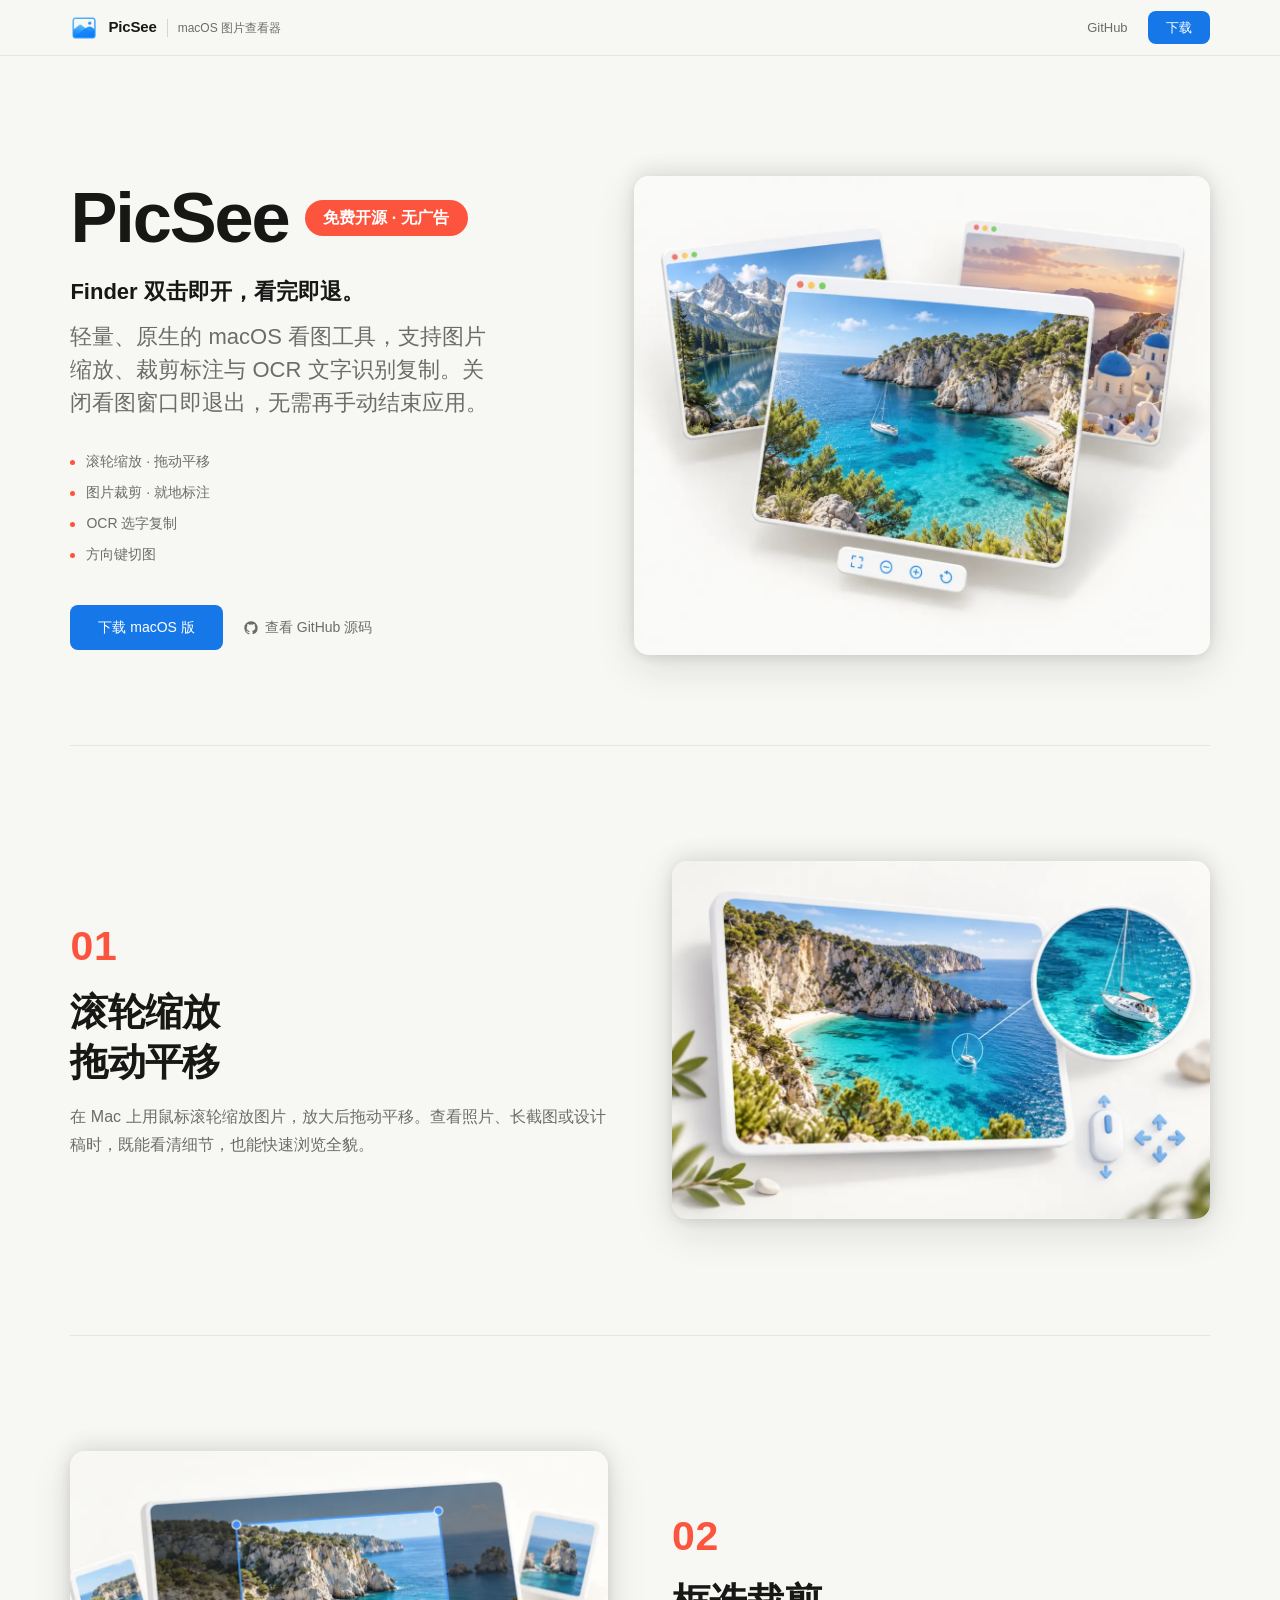
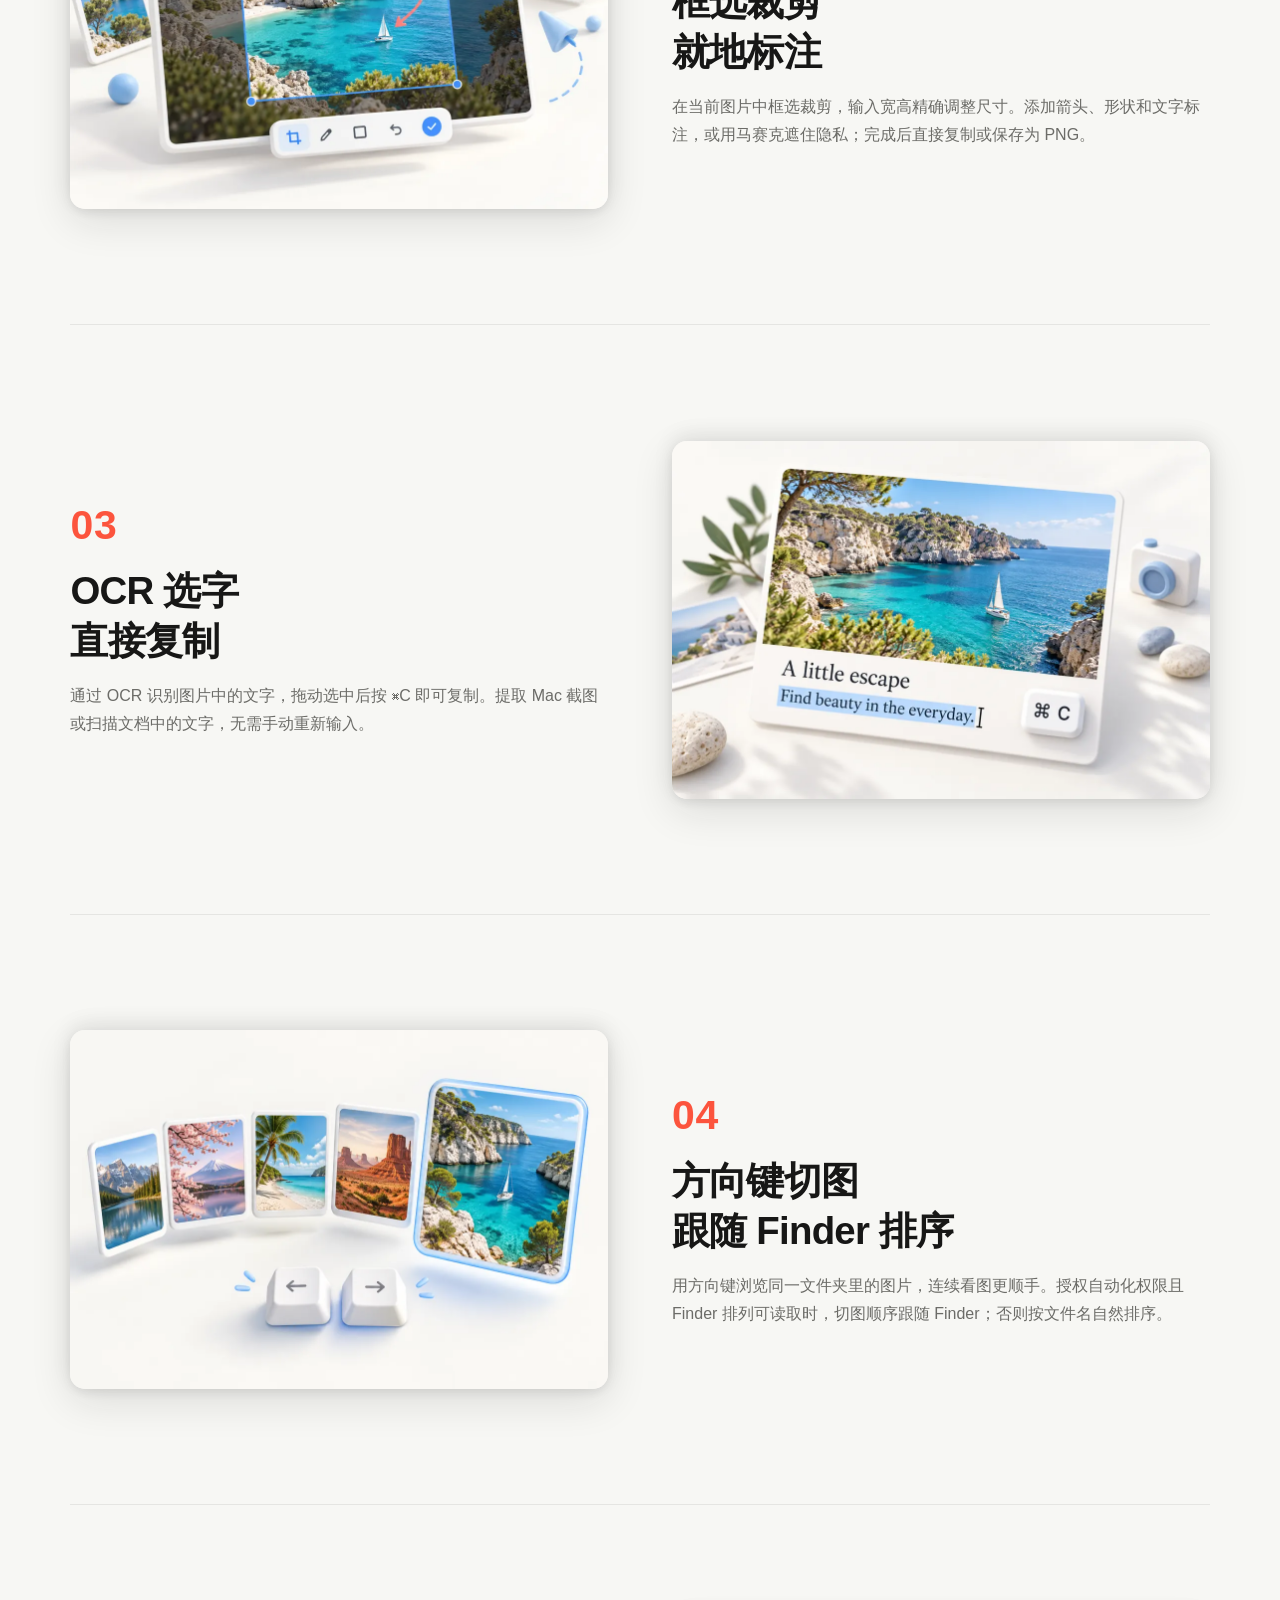
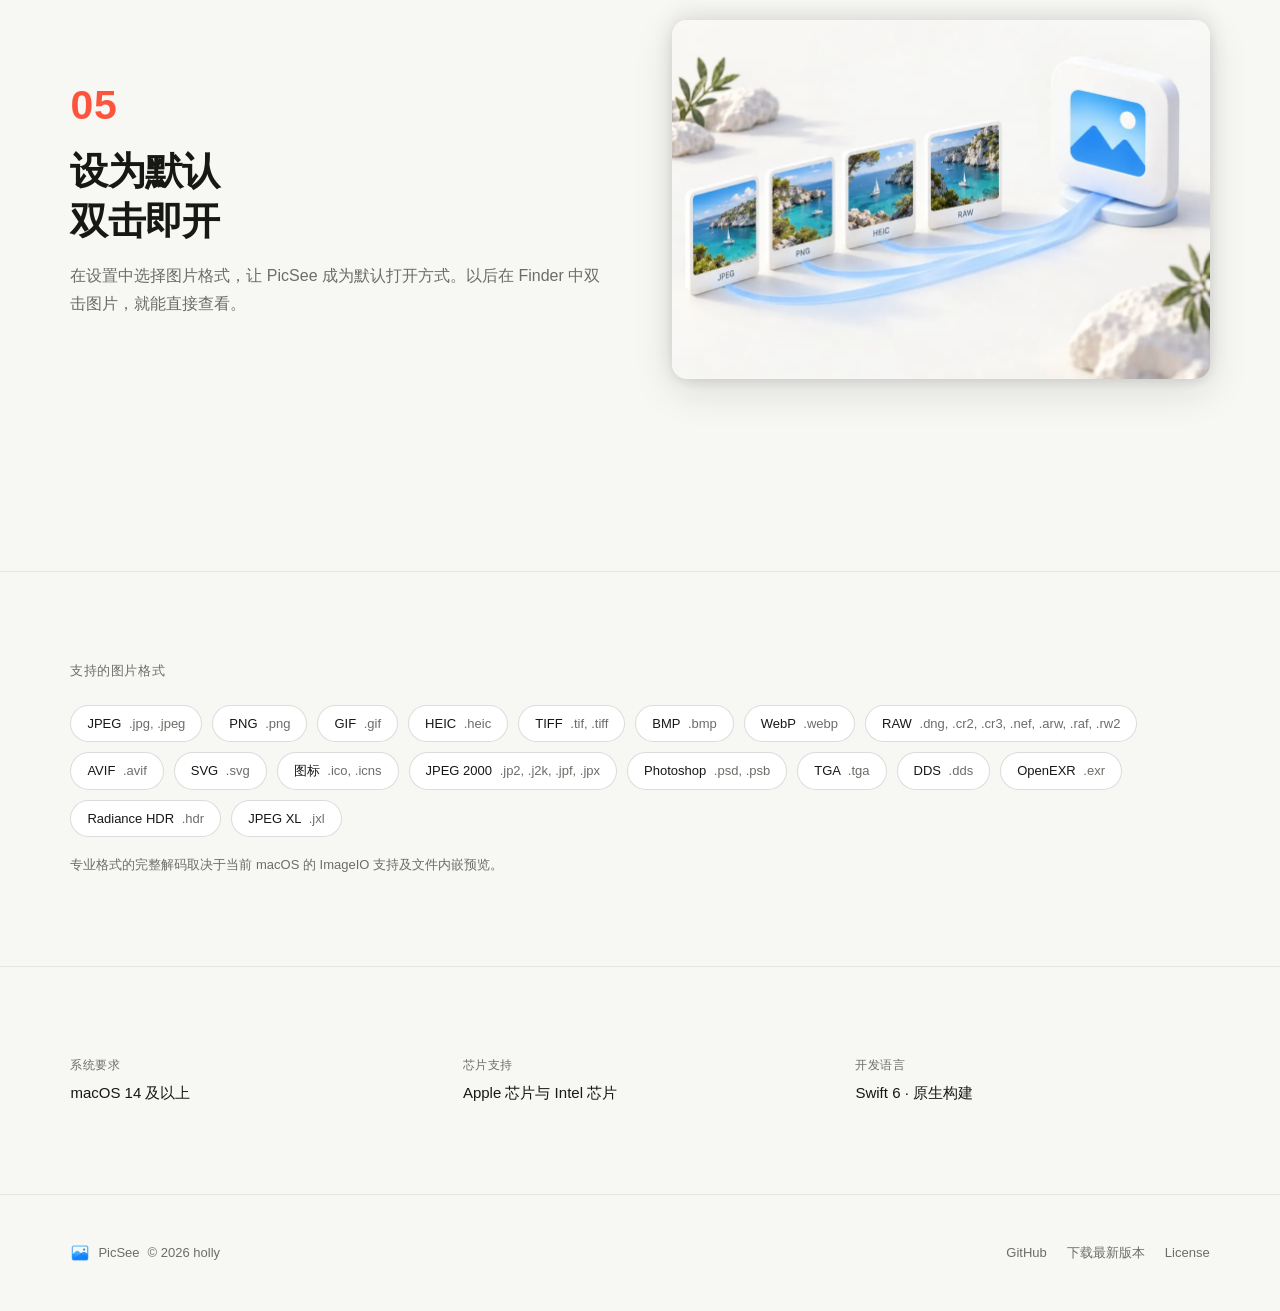
==== commit 4a144cdf: "fix(website): 移除额外标题与 FAQ，保留 SEO 配置" ====
--- a/website/index.html
+++ b/website/index.html
@@ -150,14 +150,6 @@
       margin-bottom: 20px;
     }
 
-    .hero-title-kind {
-      display: block;
-      margin-top: 16px;
-      font-size: clamp(22px, 2.4vw, 32px);
-      line-height: 1.35;
-      letter-spacing: -0.01em;
-    }
-
     .hero-badge {
       font-size: 16px;
       font-weight: 600;
@@ -503,10 +495,6 @@
       gap: clamp(24px, 3vw, 48px);
     }
 
-    .system-title {
-      margin-bottom: 32px;
-    }
-
     .system-item {
       display: flex;
       flex-direction: column;
@@ -525,42 +513,6 @@
       font-size: 15px;
       font-weight: 500;
       color: var(--ink);
-    }
-
-    /* ========== FAQ ========== */
-    .faq {
-      padding: clamp(48px, 7vw, 96px) 0;
-      border-top: 1px solid var(--border);
-    }
-
-    .faq-list {
-      max-width: 820px;
-      margin-top: 32px;
-    }
-
-    .faq-item + .faq-item {
-      margin-top: 28px;
-      padding-top: 28px;
-      border-top: 1px solid var(--border);
-    }
-
-    .faq-item h3 {
-      margin-bottom: 10px;
-      font-size: 18px;
-      font-weight: 600;
-      line-height: 1.5;
-    }
-
-    .faq-item p {
-      color: var(--muted);
-      font-size: 15px;
-      line-height: 1.8;
-    }
-
-    .faq-item a {
-      color: var(--primary);
-      text-decoration: underline;
-      text-underline-offset: 3px;
     }
 
     /* ========== Footer ========== */
@@ -706,7 +658,7 @@
       <div class="hero-grid">
         <div class="hero-text">
           <div class="hero-title-row">
-            <h1 class="display-title" id="hero-title">PicSee<span class="hero-title-kind">免费的 Mac 图片查看器</span></h1>
+            <h1 class="display-title" id="hero-title">PicSee</h1>
             <span class="hero-badge">免费开源 · 无广告</span>
           </div>
           <p class="hero-tagline"><strong>Finder 双击即开，看完即退。</strong>轻量、原生的 macOS 看图工具，支持图片缩放、裁剪标注与 OCR 文字识别复制。关闭看图窗口即退出，无需再手动结束应用。</p>
@@ -834,9 +786,8 @@
   </section>
 
   <!-- ========== System Info ========== -->
-  <section class="system" aria-labelledby="system-title">
+  <section class="system" aria-label="系统信息">
     <div class="container">
-      <h2 class="section-title system-title" id="system-title">Mac 系统与芯片支持</h2>
       <div class="system-grid">
         <div class="system-item">
           <div class="label">系统要求</div>
@@ -854,38 +805,6 @@
     </div>
   </section>
 
-  <!-- ========== FAQ ========== -->
-  <section class="faq" id="faq" aria-labelledby="faq-title">
-    <div class="container">
-      <h2 class="section-title" id="faq-title">下载与使用常见问题</h2>
-      <div class="faq-list">
-        <div class="faq-item">
-          <h3>PicSee 是免费的 Mac 看图软件吗？</h3>
-          <p>是的。PicSee 免费、开源、无广告，使用 MIT 许可证。可以通过本页的下载按钮获取 macOS 安装包，也可以在 <a href="https://github.com/houleixx/PicSee" target="_blank" rel="noopener">GitHub 项目仓库</a>查看源码和使用说明。</p>
-        </div>
-        <div class="faq-item">
-          <h3>PicSee 与 macOS 自带的「预览」有什么不同？</h3>
-          <p>PicSee 专注于快速看图：支持鼠标滚轮缩放、方向键浏览同文件夹图片，关闭看图窗口即退出当前应用实例，并提供图片裁剪、标注和 OCR 选字复制功能。适合希望从 Finder 打开图片、看完就关的使用习惯。</p>
-        </div>
-        <div class="faq-item">
-          <h3>如何在 Mac 上提取图片中的文字？</h3>
-          <p>用 PicSee 打开图片，将鼠标移到可识别的文字区域，拖动选择文字，再按 ⌘C 复制。OCR 图片文字识别适用于截图、照片或扫描文档中可识别的文字。</p>
-        </div>
-        <div class="faq-item">
-          <h3>如何将 PicSee 设置为 Mac 默认图片查看器？</h3>
-          <p>在 PicSee 的默认打开方式设置窗口中，选择 JPEG、PNG、HEIC 等希望关联的图片格式。设置后，在 Finder 中双击对应图片，就会使用 PicSee 打开。</p>
-        </div>
-        <div class="faq-item">
-          <h3>可以打开 HEIC、WebP 和 RAW 图片吗？</h3>
-          <p>PicSee 支持 HEIC、WebP、JPEG、PNG、GIF 等常见图片格式，也支持浏览常见 RAW 和其他专业格式。专业格式能否完整解码，取决于当前 macOS 的 ImageIO 支持及文件内嵌预览。</p>
-        </div>
-        <div class="faq-item">
-          <h3>支持哪些 Mac？下载安装后如何使用？</h3>
-          <p>需要 macOS 14 或更高版本，同时支持 Apple 芯片和 Intel 芯片。下载并打开 DMG，将 PicSee 拖入 Applications 文件夹，然后用 PicSee 打开图片即可开始使用。</p>
-        </div>
-      </div>
-    </div>
-  </section>
   </main>
 
   <!-- ========== Footer ========== -->
@@ -898,7 +817,6 @@
           <span>© 2026 holly</span>
         </div>
         <div class="footer-links">
-          <a href="#faq">常见问题</a>
           <a href="https://github.com/houleixx/PicSee" target="_blank" rel="noopener">GitHub</a>
           <a href="https://github.com/houleixx/PicSee/releases/latest/download/PicSee.dmg" target="_blank" rel="noopener">下载最新版本</a>
           <a href="https://github.com/houleixx/PicSee/blob/master/LICENSE" target="_blank" rel="noopener">License</a>
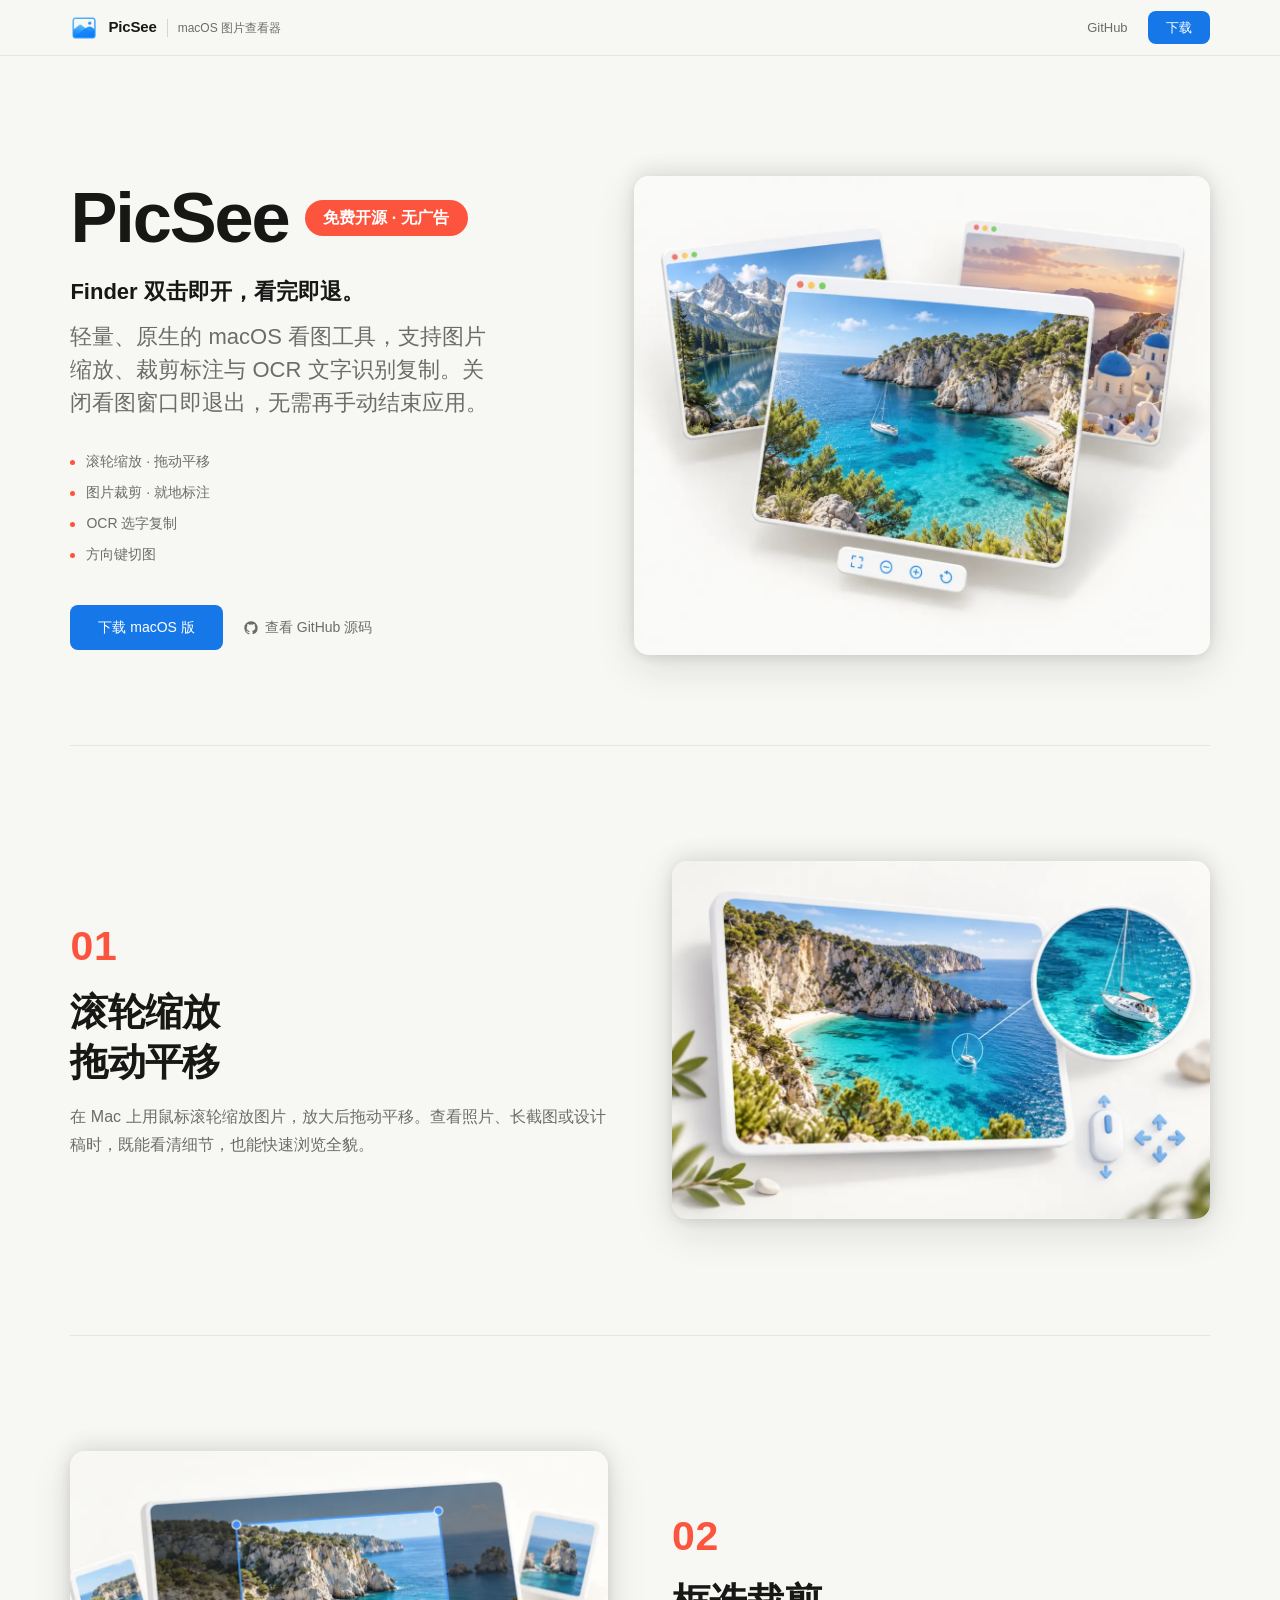
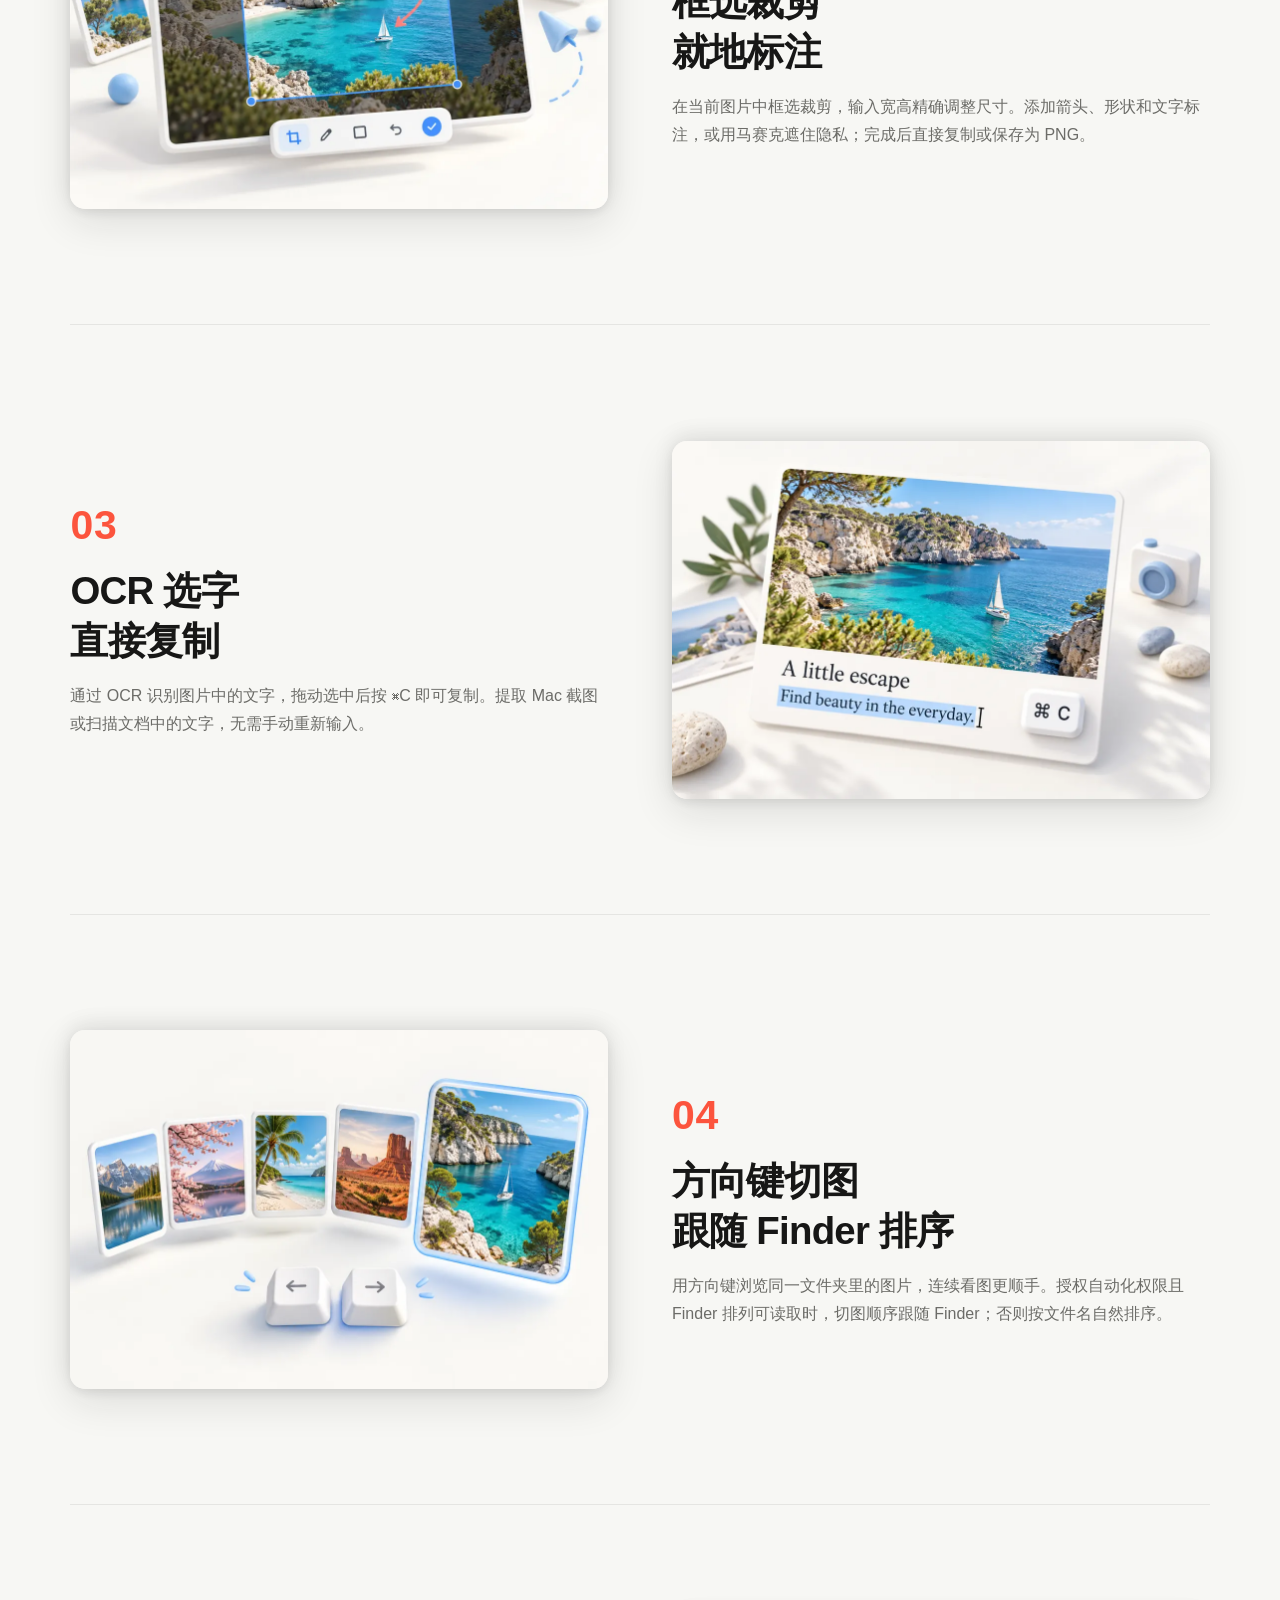
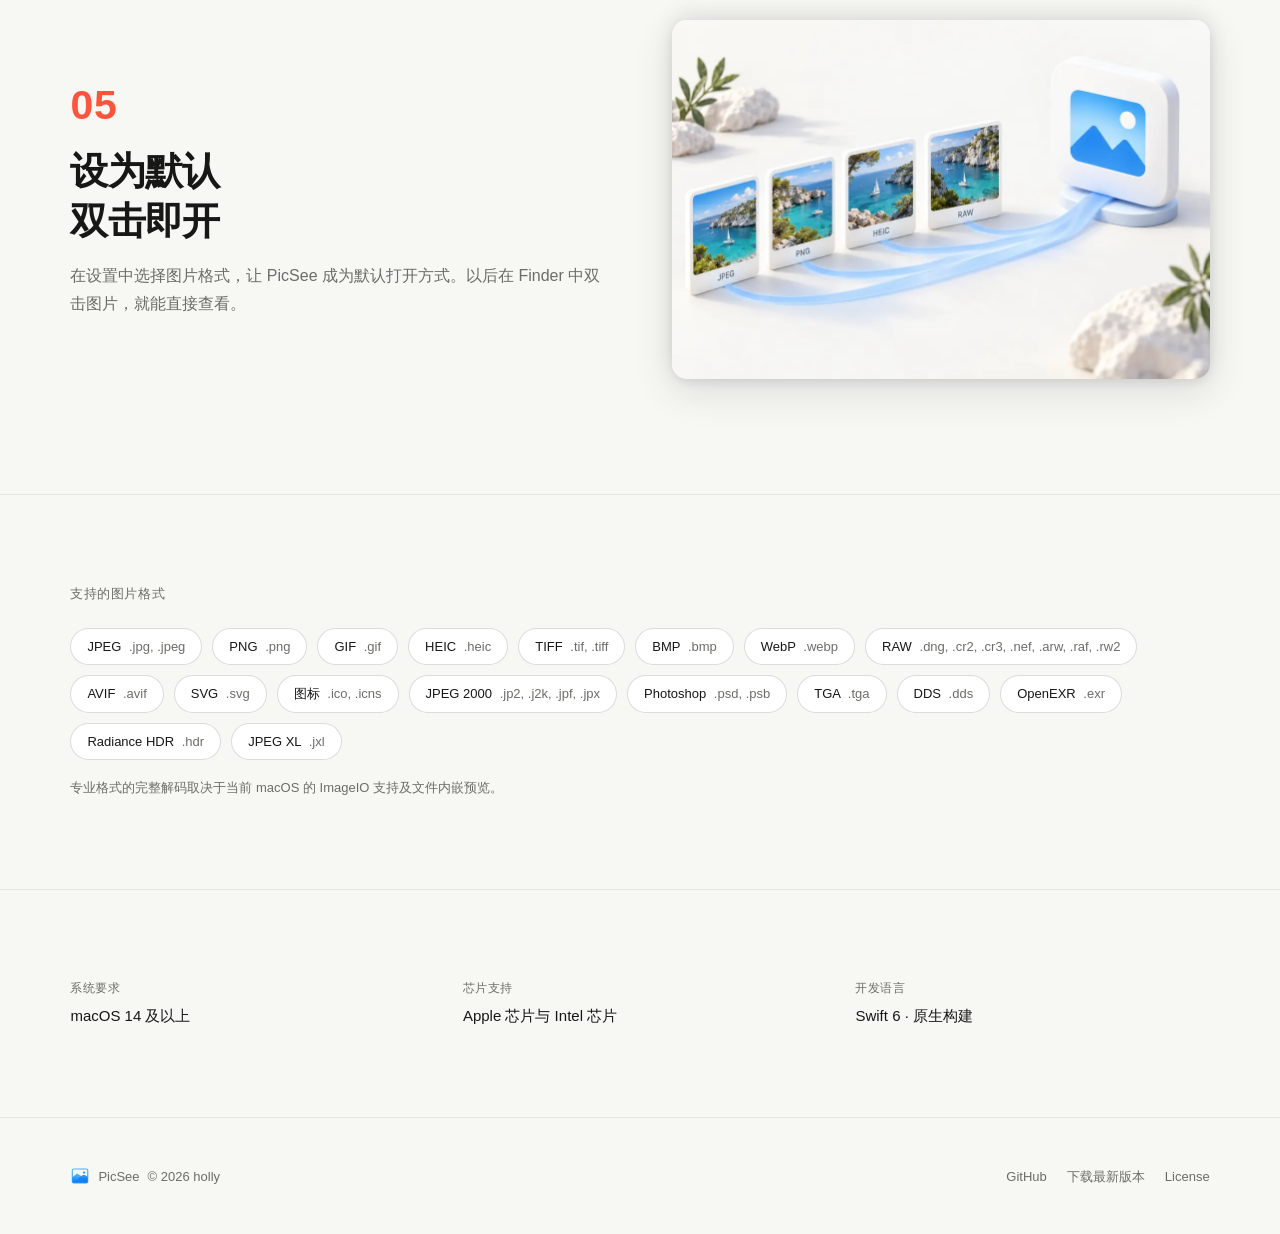
==== commit 04cc8824: "fix(website): 移除功能区重复的底部留白" ====
--- a/website/index.html
+++ b/website/index.html
@@ -370,10 +370,6 @@
     }
 
     /* ========== Story Sections ========== */
-    .stories {
-      padding-bottom: clamp(40px, 6vw, 80px);
-    }
-
     .story {
       display: grid;
       grid-template-columns: minmax(0, 1fr) minmax(0, 1fr);
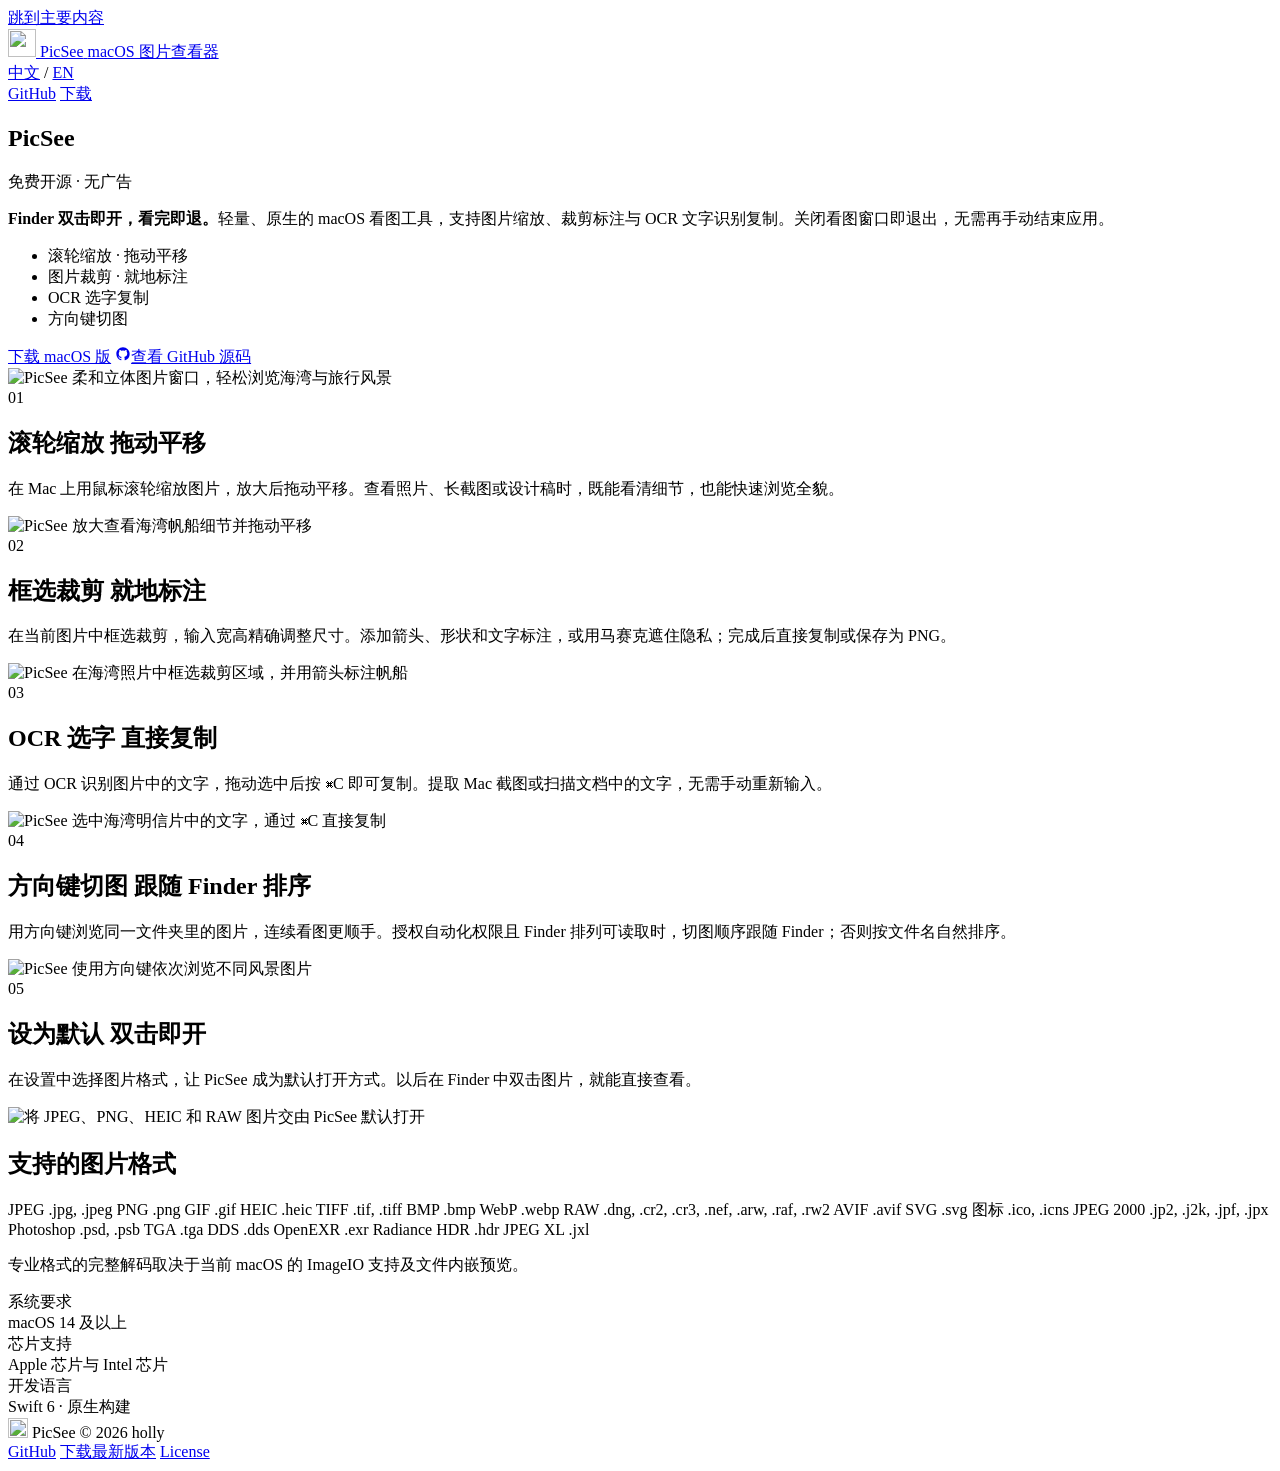
==== commit 916f1bc3: "feat: add bilingual website with remembered language preference" ====
--- a/website/index.html
+++ b/website/index.html
@@ -2,15 +2,20 @@
 <html lang="zh-CN">
 <head>
   <meta charset="UTF-8">
+  <script src="/assets/language-e5aed07f.js"></script>
   <meta name="viewport" content="width=device-width, initial-scale=1.0">
   <title>PicSee — 免费开源的 Mac 图片查看器，支持 OCR 与裁剪标注</title>
   <meta name="description" content="PicSee 是免费开源、无广告的原生 Mac 图片查看器，支持滚轮缩放、图片裁剪与标注、OCR 图片文字识别复制和方向键切图。Finder 双击即开，关闭窗口即退出。适用于 macOS 14 及以上，兼容 Apple 芯片与 Intel。">
   <meta name="robots" content="index, follow, max-image-preview:large">
   <meta name="theme-color" content="#F7F7F4">
   <link rel="canonical" href="https://picsee.pages.dev/">
-  <link rel="icon" type="image/png" sizes="96x96" href="assets/favicon-702c6ce4.png">
+  <link rel="alternate" hreflang="zh-CN" href="https://picsee.pages.dev/">
+  <link rel="alternate" hreflang="en" href="https://picsee.pages.dev/en/">
+  <link rel="alternate" hreflang="x-default" href="https://picsee.pages.dev/">
+  <link rel="icon" type="image/png" sizes="96x96" href="/assets/favicon-702c6ce4.png">
   <meta property="og:type" content="website">
   <meta property="og:locale" content="zh_CN">
+  <meta property="og:locale:alternate" content="en_US">
   <meta property="og:site_name" content="PicSee">
   <meta property="og:url" content="https://picsee.pages.dev/">
   <meta property="og:title" content="PicSee — 免费开源的 Mac 图片查看器">
@@ -61,573 +66,7 @@
     ]
   }
   </script>
-  <style>
-    /* ========== Reset & Base ========== */
-    *, *::before, *::after {
-      margin: 0;
-      padding: 0;
-      box-sizing: border-box;
-    }
-
-    html {
-      font-family: -apple-system, BlinkMacSystemFont, "PingFang SC", "Helvetica Neue", sans-serif;
-      font-size: 16px;
-      line-height: 1.5;
-      -webkit-font-smoothing: antialiased;
-      -moz-osx-font-smoothing: grayscale;
-      scroll-behavior: smooth;
-    }
-
-    body {
-      background: var(--canvas);
-      color: var(--ink);
-    }
-
-    img {
-      display: block;
-      max-width: 100%;
-      height: auto;
-    }
-
-    a {
-      color: inherit;
-      text-decoration: none;
-    }
-
-    :focus-visible {
-      outline: 3px solid var(--primary);
-      outline-offset: 4px;
-    }
-
-    [id] {
-      scroll-margin-top: 80px;
-    }
-
-    .skip-link {
-      position: fixed;
-      top: 8px;
-      left: 16px;
-      z-index: 200;
-      padding: 10px 16px;
-      background: var(--surface);
-      border-radius: var(--radius-sm);
-      transform: translateY(-150%);
-    }
-
-    .skip-link:focus {
-      transform: translateY(0);
-    }
-
-    /* ========== Design Tokens ========== */
-    :root {
-      --canvas: #F7F7F4;
-      --surface: #FFFFFF;
-      --ink: #171716;
-      --muted: #6C6C68;
-      --primary: #1677E8;
-      --warm: #FC543D;
-      --border: rgba(23, 23, 22, 0.08);
-      --border-strong: rgba(23, 23, 22, 0.15);
-      --radius: 15px;
-      --radius-sm: 8px;
-      --page-padding: clamp(22px, 5.5vw, 88px);
-    }
-
-    /* ========== Typography ========== */
-    .display-title {
-      font-size: clamp(44px, 5.5vw, 86px);
-      font-weight: 700;
-      letter-spacing: -0.03em;
-      line-height: 1.05;
-      color: var(--ink);
-    }
-
-    .hero-title-row {
-      display: flex;
-      align-items: center;
-      gap: 16px;
-      flex-wrap: wrap;
-      margin-bottom: 20px;
-    }
-
-    .hero-badge {
-      font-size: 16px;
-      font-weight: 600;
-      color: #fff;
-      background: var(--warm);
-      padding: 7px 18px;
-      border-radius: 100px;
-      letter-spacing: 0.01em;
-      line-height: 1.4;
-      white-space: nowrap;
-    }
-
-    .section-title {
-      font-size: clamp(26px, 3.2vw, 44px);
-      font-weight: 600;
-      letter-spacing: -0.02em;
-      line-height: 1.2;
-    }
-
-    /* ========== Layout ========== */
-    .container {
-      max-width: 1280px;
-      margin: 0 auto;
-      padding: 0 var(--page-padding);
-    }
-
-    /* ========== Navigation ========== */
-    .nav {
-      position: sticky;
-      top: 0;
-      z-index: 100;
-      background: var(--canvas);
-      border-bottom: 1px solid var(--border);
-      height: 56px;
-      display: flex;
-      align-items: center;
-    }
-
-    .nav-inner {
-      width: 100%;
-      max-width: 1280px;
-      margin: 0 auto;
-      padding: 0 var(--page-padding);
-      display: flex;
-      align-items: center;
-      justify-content: space-between;
-    }
-
-    .nav-brand {
-      display: flex;
-      align-items: center;
-      gap: 10px;
-    }
-
-    .nav-brand img {
-      width: 28px;
-      height: 28px;
-      border-radius: 6px;
-    }
-
-    .nav-brand-name {
-      font-size: 15px;
-      font-weight: 600;
-      letter-spacing: -0.01em;
-    }
-
-    .nav-brand-kind {
-      padding-left: 10px;
-      border-left: 1px solid var(--border-strong);
-      color: var(--muted);
-      font-size: 12px;
-      font-weight: 400;
-      letter-spacing: 0;
-    }
-
-    .nav-links {
-      display: flex;
-      flex-shrink: 0;
-      align-items: center;
-      gap: 20px;
-    }
-
-    .nav-link {
-      font-size: 13px;
-      color: var(--muted);
-      transition: color 200ms ease;
-    }
-
-    .nav-link:hover {
-      color: var(--ink);
-    }
-
-    .nav-download {
-      font-size: 13px;
-      font-weight: 500;
-      color: #fff;
-      background: var(--primary);
-      padding: 7px 18px;
-      border-radius: var(--radius-sm);
-      transition: opacity 200ms ease;
-    }
-
-    .nav-download:hover {
-      opacity: 0.88;
-      color: #fff;
-    }
-
-    /* ========== Hero ========== */
-    .hero {
-      padding: clamp(64px, 10vw, 120px) 0 clamp(48px, 7vw, 96px);
-    }
-
-    .hero-grid {
-      display: grid;
-      grid-template-columns: minmax(0, 1fr) minmax(0, 1.15fr);
-      gap: clamp(40px, 5vw, 80px);
-      align-items: center;
-    }
-
-    .hero-tagline {
-      font-size: clamp(17px, 2vw, 22px);
-      line-height: 1.5;
-      color: var(--muted);
-      margin-top: 20px;
-      max-width: 420px;
-    }
-
-    .hero-tagline strong {
-      display: block;
-      margin-bottom: 12px;
-      color: var(--ink);
-      font-weight: 600;
-    }
-
-    .hero-features {
-      list-style: none;
-      margin-top: 32px;
-      display: flex;
-      flex-direction: column;
-      gap: 10px;
-    }
-
-    .hero-features li {
-      font-size: 14px;
-      color: var(--muted);
-      padding-left: 16px;
-      position: relative;
-    }
-
-    .hero-features li::before {
-      content: '';
-      position: absolute;
-      left: 0;
-      top: 9px;
-      width: 5px;
-      height: 5px;
-      border-radius: 50%;
-      background: var(--warm);
-    }
-
-    .hero-ctas {
-      display: flex;
-      flex-wrap: wrap;
-      align-items: center;
-      gap: 20px;
-      margin-top: 40px;
-    }
-
-    .btn-primary {
-      display: inline-flex;
-      white-space: nowrap;
-      align-items: center;
-      font-size: 14px;
-      font-weight: 500;
-      color: #fff;
-      background: var(--primary);
-      padding: 12px 28px;
-      border-radius: var(--radius-sm);
-      transition: opacity 200ms ease;
-      border: none;
-      cursor: pointer;
-    }
-
-    .btn-primary:hover {
-      opacity: 0.88;
-    }
-
-    .btn-text {
-      font-size: 14px;
-      color: var(--muted);
-      transition: color 200ms ease;
-    }
-
-    .btn-text:hover {
-      color: var(--ink);
-    }
-
-    .github-link {
-      display: inline-flex;
-      align-items: center;
-      gap: 6px;
-    }
-
-    .hero-image {
-      position: relative;
-      aspect-ratio: 6 / 5;
-      overflow: hidden;
-      border-radius: var(--radius);
-      box-shadow: 0 -6px 20px rgba(23, 23, 22, 0.08), 0 12px 40px rgba(23, 23, 22, 0.12), 0 4px 10px rgba(23, 23, 22, 0.06);
-    }
-
-    .hero-image img {
-      width: 100%;
-      height: 100%;
-      display: block;
-      object-fit: cover;
-      object-position: center;
-    }
-
-    /* ========== Story Sections ========== */
-    .story {
-      display: grid;
-      grid-template-columns: minmax(0, 1fr) minmax(0, 1fr);
-      grid-template-areas: "text image";
-      gap: clamp(40px, 5vw, 80px);
-      align-items: center;
-      padding: clamp(60px, 9vw, 120px) 0;
-      border-top: 1px solid var(--border);
-    }
-
-    .story:nth-child(even) {
-      grid-template-areas: "image text";
-    }
-
-    .story-image {
-      grid-area: image;
-      min-width: 0;
-    }
-
-    .story-text {
-      grid-area: text;
-      min-width: 0;
-    }
-
-    .story-number {
-      display: block;
-      font-size: clamp(2.25rem, 3.2vw, 2.75rem);
-      font-weight: 600;
-      color: var(--warm);
-      line-height: 1.2;
-      letter-spacing: 0.02em;
-      font-variant-numeric: tabular-nums;
-      margin-bottom: 1rem;
-    }
-
-    .story-title {
-      font-size: clamp(1.75rem, 3vw, 2.5rem);
-      line-height: 1.3;
-      margin-bottom: 1rem;
-    }
-
-    .story-title span {
-      display: block;
-    }
-
-    .story-desc {
-      font-size: 16px;
-      line-height: 1.75;
-      color: var(--muted);
-    }
-
-    .story-image img {
-      width: 100%;
-      border-radius: var(--radius);
-      box-shadow: 0 -6px 20px rgba(23, 23, 22, 0.08), 0 12px 40px rgba(23, 23, 22, 0.12), 0 4px 10px rgba(23, 23, 22, 0.06);
-    }
-
-    /* ========== Format Strip ========== */
-    .formats {
-      padding: clamp(48px, 7vw, 96px) 0;
-      border-top: 1px solid var(--border);
-    }
-
-    .formats-label {
-      font-size: 13px;
-      font-weight: 500;
-      letter-spacing: 0.04em;
-      text-transform: uppercase;
-      color: var(--muted);
-      margin-bottom: 24px;
-    }
-
-    .formats-grid {
-      display: flex;
-      flex-wrap: wrap;
-      gap: 10px;
-    }
-
-    .format-tag {
-      max-width: 100%;
-      overflow-wrap: anywhere;
-      font-size: 13px;
-      font-weight: 500;
-      padding: 8px 16px;
-      border: 1px solid var(--border-strong);
-      border-radius: 100px;
-      color: var(--ink);
-      background: var(--surface);
-      transition: border-color 200ms ease, background 200ms ease;
-    }
-
-    .format-tag:hover {
-      border-color: var(--primary);
-      background: rgba(22, 119, 232, 0.04);
-    }
-
-    .format-tag .ext {
-      color: var(--muted);
-      font-weight: 400;
-      margin-left: 4px;
-    }
-
-    .formats-note {
-      margin: 18px 0 0;
-      font-size: 13px;
-      line-height: 1.6;
-      color: var(--muted);
-    }
-
-    /* ========== System Info ========== */
-    .system {
-      padding: clamp(48px, 7vw, 96px) 0;
-      border-top: 1px solid var(--border);
-    }
-
-    .system-grid {
-      display: grid;
-      grid-template-columns: repeat(3, 1fr);
-      gap: clamp(24px, 3vw, 48px);
-    }
-
-    .system-item {
-      display: flex;
-      flex-direction: column;
-      gap: 8px;
-    }
-
-    .system-item .label {
-      font-size: 12px;
-      font-weight: 500;
-      letter-spacing: 0.04em;
-      text-transform: uppercase;
-      color: var(--muted);
-    }
-
-    .system-item .value {
-      font-size: 15px;
-      font-weight: 500;
-      color: var(--ink);
-    }
-
-    /* ========== Footer ========== */
-    .footer {
-      padding: clamp(32px, 4vw, 48px) 0;
-      border-top: 1px solid var(--border);
-    }
-
-    .footer-inner {
-      display: flex;
-      align-items: center;
-      justify-content: space-between;
-    }
-
-    .footer-left {
-      display: flex;
-      align-items: center;
-      gap: 8px;
-    }
-
-    .footer-left img {
-      width: 20px;
-      height: 20px;
-      border-radius: 5px;
-    }
-
-    .footer-left span {
-      font-size: 13px;
-      color: var(--muted);
-    }
-
-    .footer-links {
-      display: flex;
-      flex-wrap: wrap;
-      gap: 20px;
-    }
-
-    .footer-links a {
-      font-size: 13px;
-      color: var(--muted);
-      transition: color 200ms ease;
-    }
-
-    .footer-links a:hover {
-      color: var(--ink);
-    }
-
-    /* ========== Responsive ========== */
-    @media (max-width: 768px) {
-      .hero-grid {
-        grid-template-columns: 1fr;
-      }
-
-      .hero-image {
-        order: -1;
-      }
-
-      .hero-tagline {
-        max-width: none;
-      }
-
-      .story,
-      .story:nth-child(even) {
-        grid-template-columns: 1fr;
-        grid-template-areas: "image" "text";
-      }
-
-      .story-title {
-        display: flex;
-        flex-wrap: wrap;
-        column-gap: 0.5em;
-        row-gap: 0.1em;
-      }
-
-      .system-grid {
-        grid-template-columns: 1fr;
-        gap: 20px;
-      }
-
-      .footer-inner {
-        flex-direction: column;
-        gap: 16px;
-        align-items: flex-start;
-      }
-
-      .nav-links {
-        gap: 14px;
-      }
-    }
-
-    @media (max-width: 480px) {
-      .nav-brand {
-        flex: 0 0 auto;
-        white-space: nowrap;
-      }
-
-      .nav-brand-name {
-        font-size: 14px;
-      }
-
-      .nav-brand-kind {
-        display: none;
-      }
-
-      .hero-features {
-        gap: 8px;
-      }
-    }
-
-    @media (prefers-reduced-motion: reduce) {
-      html {
-        scroll-behavior: auto;
-      }
-
-      a, .format-tag {
-        transition: none;
-      }
-    }
-  </style>
+  <link rel="stylesheet" href="/assets/styles-6183db54.css">
 </head>
 <body>
   <a class="skip-link" href="#main">跳到主要内容</a>
@@ -636,11 +75,16 @@
   <nav class="nav" aria-label="主导航">
     <div class="nav-inner">
       <a href="/" class="nav-brand">
-        <img src="assets/brand-mark-916d1749.png" alt="" width="28" height="28">
+        <img src="/assets/brand-mark-916d1749.png" alt="" width="28" height="28">
         <span class="nav-brand-name">PicSee</span>
         <span class="nav-brand-kind">macOS 图片查看器</span>
       </a>
       <div class="nav-links">
+        <div class="language-switch" role="group" aria-label="选择语言">
+          <a href="/" lang="zh-CN" hreflang="zh-CN" aria-current="page">中文</a>
+          <span aria-hidden="true">/</span>
+          <a href="/en/" lang="en" hreflang="en" aria-label="Switch to English">EN</a>
+        </div>
         <a href="https://github.com/houleixx/PicSee" class="nav-link" target="_blank" rel="noopener">GitHub</a>
         <a href="https://github.com/houleixx/PicSee/releases/latest/download/PicSee.dmg" target="_blank" rel="noopener" class="nav-download">下载</a>
       </div>
@@ -670,7 +114,7 @@
           </div>
         </div>
         <div class="hero-image">
-          <img src="assets/hero-app-preview-ee584887.webp" alt="PicSee 柔和立体图片窗口，轻松浏览海湾与旅行风景" width="1200" height="1000" fetchpriority="high">
+          <img src="/assets/hero-app-preview-ee584887.webp" alt="PicSee 柔和立体图片窗口，轻松浏览海湾与旅行风景" width="1200" height="1000" fetchpriority="high">
         </div>
       </div>
     </div>
@@ -690,7 +134,7 @@
           </p>
         </div>
         <div class="story-image">
-          <img src="assets/feature-zoom-pan-30c78c69.webp" alt="PicSee 放大查看海湾帆船细节并拖动平移" width="1080" height="720" loading="lazy">
+          <img src="/assets/feature-zoom-pan-30c78c69.webp" alt="PicSee 放大查看海湾帆船细节并拖动平移" width="1080" height="720" loading="lazy">
         </div>
       </article>
 
@@ -704,7 +148,7 @@
           </p>
         </div>
         <div class="story-image">
-          <img src="assets/feature-crop-annotate-971acecf.webp" alt="PicSee 在海湾照片中框选裁剪区域，并用箭头标注帆船" width="1080" height="720" loading="lazy">
+          <img src="/assets/feature-crop-annotate-971acecf.webp" alt="PicSee 在海湾照片中框选裁剪区域，并用箭头标注帆船" width="1080" height="720" loading="lazy">
         </div>
       </article>
 
@@ -718,7 +162,7 @@
           </p>
         </div>
         <div class="story-image">
-          <img src="assets/feature-ocr-select-copy-c080be11.webp" alt="PicSee 选中海湾明信片中的文字，通过 ⌘C 直接复制" width="1080" height="720" loading="lazy">
+          <img src="/assets/feature-ocr-select-copy-c080be11.webp" alt="PicSee 选中海湾明信片中的文字，通过 ⌘C 直接复制" width="1080" height="720" loading="lazy">
         </div>
       </article>
 
@@ -732,7 +176,7 @@
           </p>
         </div>
         <div class="story-image">
-          <img src="assets/feature-keyboard-navigation-f21eb3a3.webp" alt="PicSee 使用方向键依次浏览不同风景图片" width="1080" height="720" loading="lazy">
+          <img src="/assets/feature-keyboard-navigation-f21eb3a3.webp" alt="PicSee 使用方向键依次浏览不同风景图片" width="1080" height="720" loading="lazy">
         </div>
       </article>
 
@@ -746,7 +190,7 @@
           </p>
         </div>
         <div class="story-image">
-          <img src="assets/feature-default-viewer-5f46796a.webp" alt="将 JPEG、PNG、HEIC 和 RAW 图片交由 PicSee 默认打开" width="1080" height="720" loading="lazy">
+          <img src="/assets/feature-default-viewer-5f46796a.webp" alt="将 JPEG、PNG、HEIC 和 RAW 图片交由 PicSee 默认打开" width="1080" height="720" loading="lazy">
         </div>
       </article>
 
@@ -808,7 +252,7 @@
     <div class="container">
       <div class="footer-inner">
         <div class="footer-left">
-          <img src="assets/brand-mark-916d1749.png" alt="" width="20" height="20">
+          <img src="/assets/brand-mark-916d1749.png" alt="" width="20" height="20">
           <span>PicSee</span>
           <span>© 2026 holly</span>
         </div>
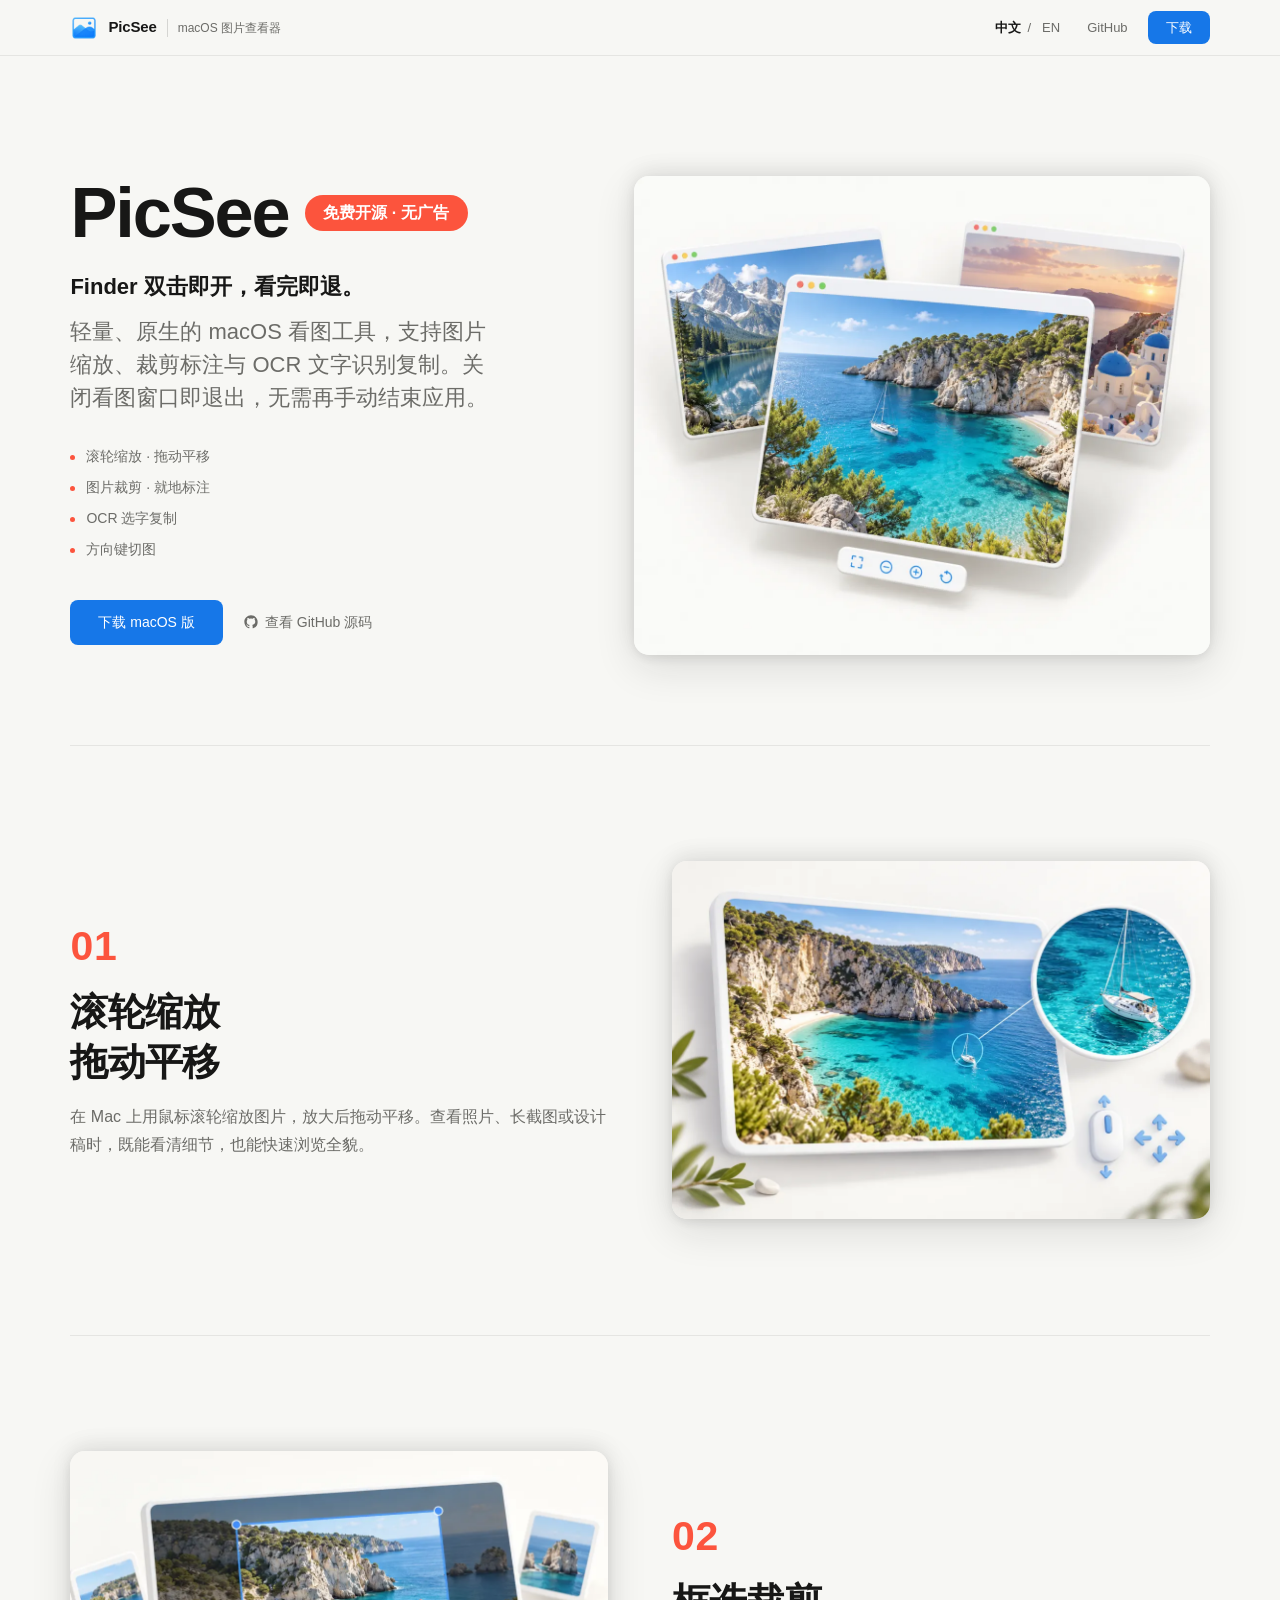
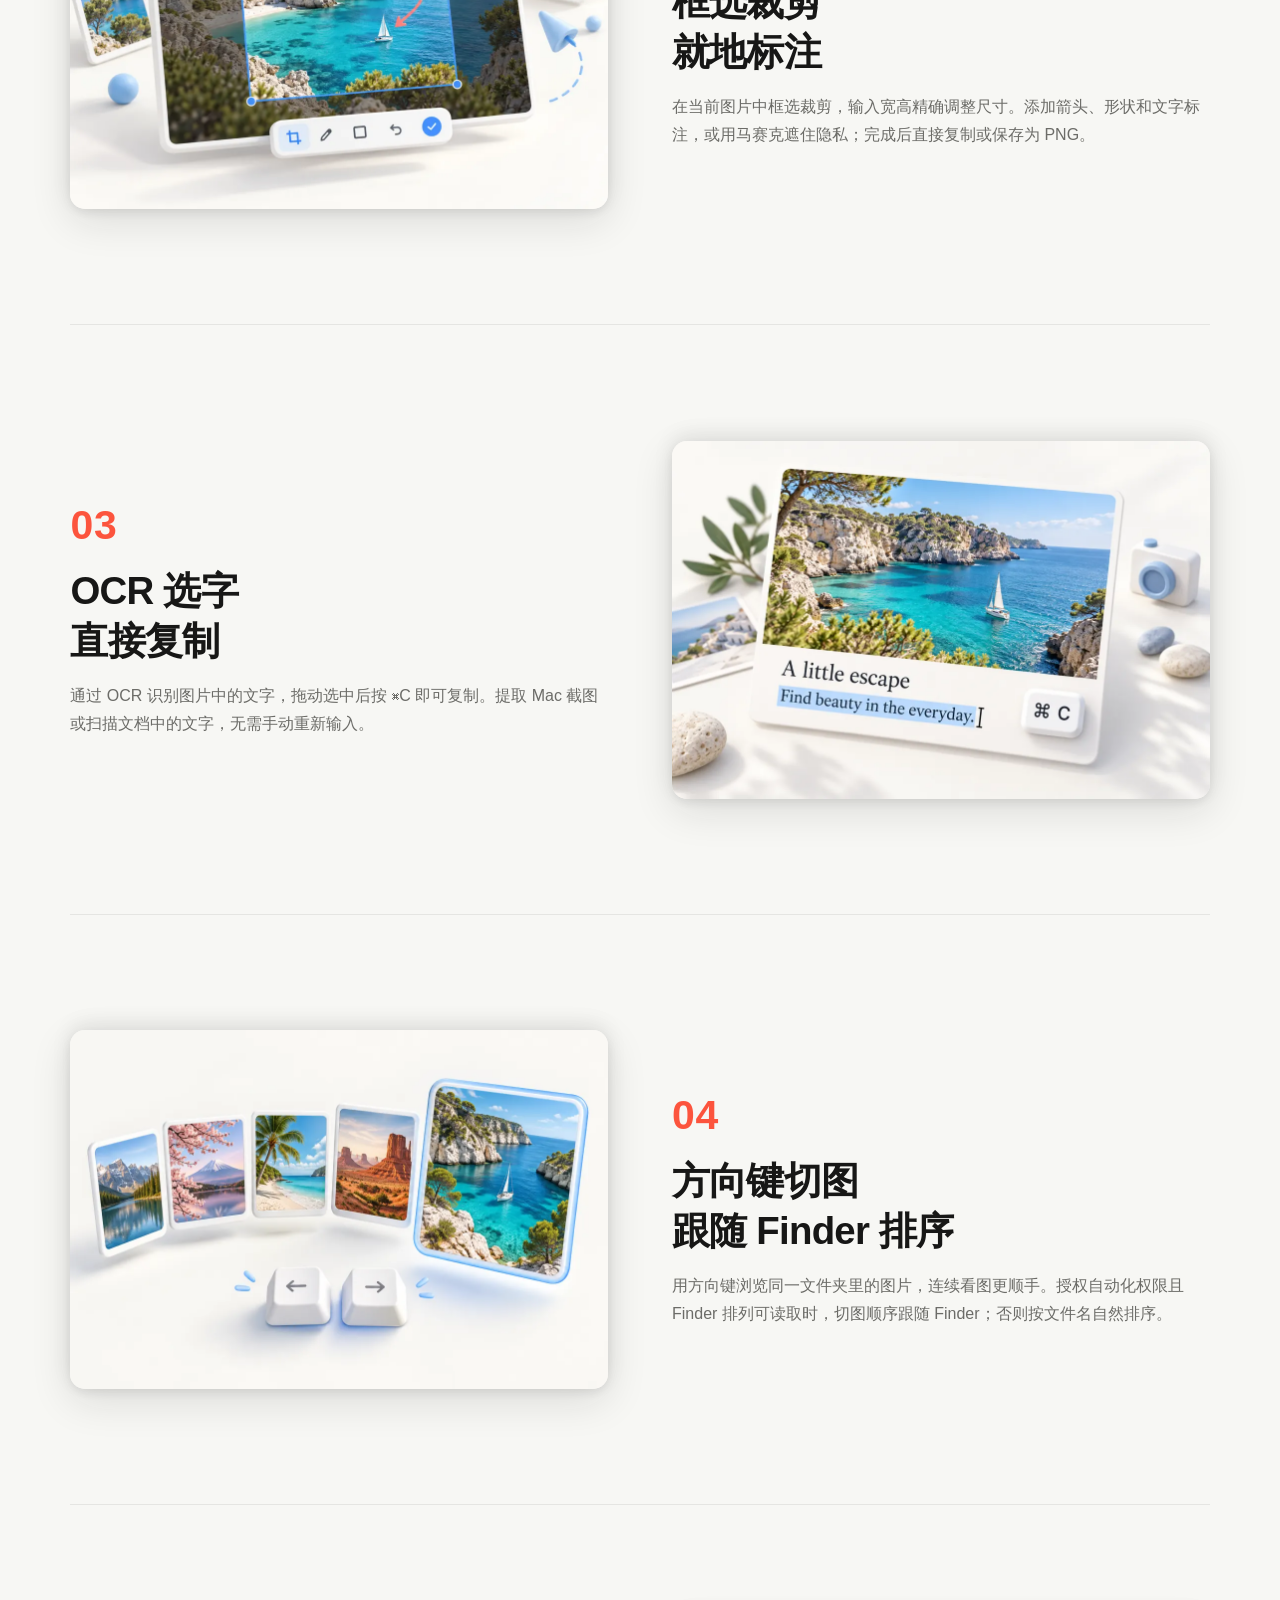
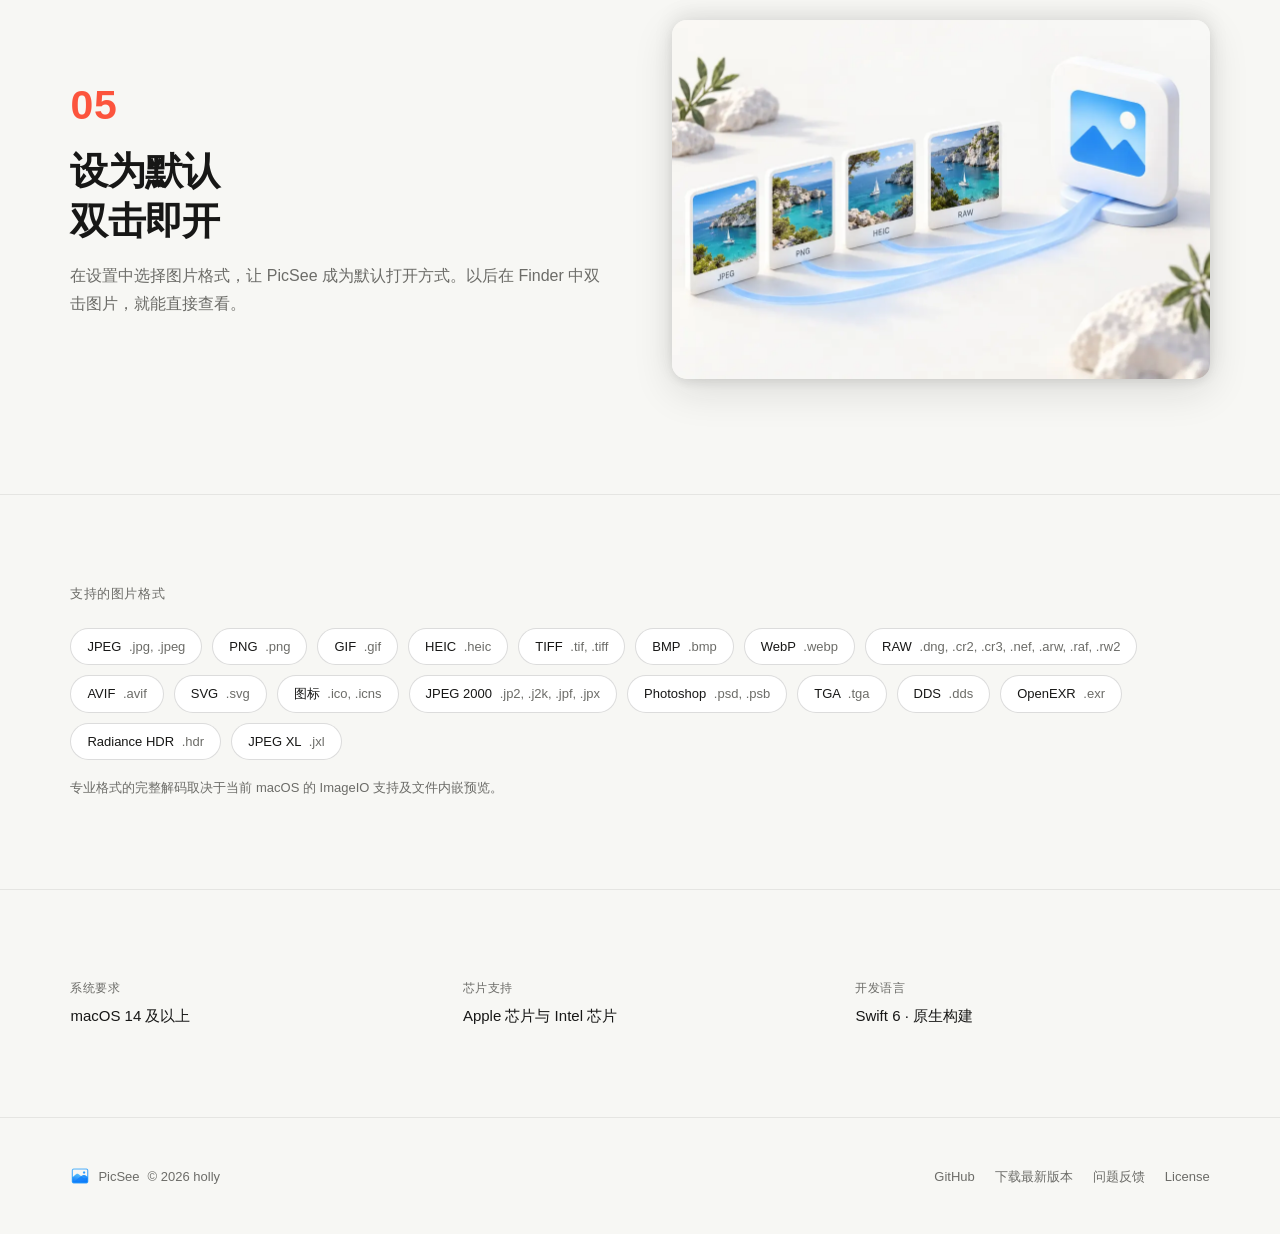
==== commit 6ab29786: "增加反馈入口" ====
--- a/website/index.html
+++ b/website/index.html
@@ -2,7 +2,7 @@
 <html lang="zh-CN">
 <head>
   <meta charset="UTF-8">
-  <script src="/assets/language-e5aed07f.js"></script>
+  <script src="assets/language-e5aed07f.js"></script>
   <meta name="viewport" content="width=device-width, initial-scale=1.0">
   <title>PicSee — 免费开源的 Mac 图片查看器，支持 OCR 与裁剪标注</title>
   <meta name="description" content="PicSee 是免费开源、无广告的原生 Mac 图片查看器，支持滚轮缩放、图片裁剪与标注、OCR 图片文字识别复制和方向键切图。Finder 双击即开，关闭窗口即退出。适用于 macOS 14 及以上，兼容 Apple 芯片与 Intel。">
@@ -12,7 +12,7 @@
   <link rel="alternate" hreflang="zh-CN" href="https://picsee.pages.dev/">
   <link rel="alternate" hreflang="en" href="https://picsee.pages.dev/en/">
   <link rel="alternate" hreflang="x-default" href="https://picsee.pages.dev/">
-  <link rel="icon" type="image/png" sizes="96x96" href="/assets/favicon-702c6ce4.png">
+  <link rel="icon" type="image/png" sizes="96x96" href="assets/favicon-702c6ce4.png">
   <meta property="og:type" content="website">
   <meta property="og:locale" content="zh_CN">
   <meta property="og:locale:alternate" content="en_US">
@@ -66,7 +66,7 @@
     ]
   }
   </script>
-  <link rel="stylesheet" href="/assets/styles-6183db54.css">
+  <link rel="stylesheet" href="assets/styles-6183db54.css">
 </head>
 <body>
   <a class="skip-link" href="#main">跳到主要内容</a>
@@ -74,16 +74,16 @@
   <!-- ========== Navigation ========== -->
   <nav class="nav" aria-label="主导航">
     <div class="nav-inner">
-      <a href="/" class="nav-brand">
-        <img src="/assets/brand-mark-916d1749.png" alt="" width="28" height="28">
+      <a href="index.html" class="nav-brand">
+        <img src="assets/brand-mark-916d1749.png" alt="" width="28" height="28">
         <span class="nav-brand-name">PicSee</span>
         <span class="nav-brand-kind">macOS 图片查看器</span>
       </a>
       <div class="nav-links">
         <div class="language-switch" role="group" aria-label="选择语言">
-          <a href="/" lang="zh-CN" hreflang="zh-CN" aria-current="page">中文</a>
+          <a href="index.html" lang="zh-CN" hreflang="zh-CN" aria-current="page">中文</a>
           <span aria-hidden="true">/</span>
-          <a href="/en/" lang="en" hreflang="en" aria-label="Switch to English">EN</a>
+          <a href="en/index.html" lang="en" hreflang="en" aria-label="Switch to English">EN</a>
         </div>
         <a href="https://github.com/houleixx/PicSee" class="nav-link" target="_blank" rel="noopener">GitHub</a>
         <a href="https://github.com/houleixx/PicSee/releases/latest/download/PicSee.dmg" target="_blank" rel="noopener" class="nav-download">下载</a>
@@ -114,7 +114,7 @@
           </div>
         </div>
         <div class="hero-image">
-          <img src="/assets/hero-app-preview-ee584887.webp" alt="PicSee 柔和立体图片窗口，轻松浏览海湾与旅行风景" width="1200" height="1000" fetchpriority="high">
+          <img src="assets/hero-app-preview-ee584887.webp" alt="PicSee 柔和立体图片窗口，轻松浏览海湾与旅行风景" width="1200" height="1000" fetchpriority="high">
         </div>
       </div>
     </div>
@@ -134,7 +134,7 @@
           </p>
         </div>
         <div class="story-image">
-          <img src="/assets/feature-zoom-pan-30c78c69.webp" alt="PicSee 放大查看海湾帆船细节并拖动平移" width="1080" height="720" loading="lazy">
+          <img src="assets/feature-zoom-pan-30c78c69.webp" alt="PicSee 放大查看海湾帆船细节并拖动平移" width="1080" height="720" loading="lazy">
         </div>
       </article>
 
@@ -148,7 +148,7 @@
           </p>
         </div>
         <div class="story-image">
-          <img src="/assets/feature-crop-annotate-971acecf.webp" alt="PicSee 在海湾照片中框选裁剪区域，并用箭头标注帆船" width="1080" height="720" loading="lazy">
+          <img src="assets/feature-crop-annotate-971acecf.webp" alt="PicSee 在海湾照片中框选裁剪区域，并用箭头标注帆船" width="1080" height="720" loading="lazy">
         </div>
       </article>
 
@@ -162,7 +162,7 @@
           </p>
         </div>
         <div class="story-image">
-          <img src="/assets/feature-ocr-select-copy-c080be11.webp" alt="PicSee 选中海湾明信片中的文字，通过 ⌘C 直接复制" width="1080" height="720" loading="lazy">
+          <img src="assets/feature-ocr-select-copy-c080be11.webp" alt="PicSee 选中海湾明信片中的文字，通过 ⌘C 直接复制" width="1080" height="720" loading="lazy">
         </div>
       </article>
 
@@ -176,7 +176,7 @@
           </p>
         </div>
         <div class="story-image">
-          <img src="/assets/feature-keyboard-navigation-f21eb3a3.webp" alt="PicSee 使用方向键依次浏览不同风景图片" width="1080" height="720" loading="lazy">
+          <img src="assets/feature-keyboard-navigation-f21eb3a3.webp" alt="PicSee 使用方向键依次浏览不同风景图片" width="1080" height="720" loading="lazy">
         </div>
       </article>
 
@@ -190,7 +190,7 @@
           </p>
         </div>
         <div class="story-image">
-          <img src="/assets/feature-default-viewer-5f46796a.webp" alt="将 JPEG、PNG、HEIC 和 RAW 图片交由 PicSee 默认打开" width="1080" height="720" loading="lazy">
+          <img src="assets/feature-default-viewer-5f46796a.webp" alt="将 JPEG、PNG、HEIC 和 RAW 图片交由 PicSee 默认打开" width="1080" height="720" loading="lazy">
         </div>
       </article>
 
@@ -252,13 +252,14 @@
     <div class="container">
       <div class="footer-inner">
         <div class="footer-left">
-          <img src="/assets/brand-mark-916d1749.png" alt="" width="20" height="20">
+          <img src="assets/brand-mark-916d1749.png" alt="" width="20" height="20">
           <span>PicSee</span>
           <span>© 2026 holly</span>
         </div>
         <div class="footer-links">
           <a href="https://github.com/houleixx/PicSee" target="_blank" rel="noopener">GitHub</a>
           <a href="https://github.com/houleixx/PicSee/releases/latest/download/PicSee.dmg" target="_blank" rel="noopener">下载最新版本</a>
+          <a href="https://picsee.pages.dev/feedback" target="_blank" rel="noopener" title="前往小红书反馈">问题反馈</a>
           <a href="https://github.com/houleixx/PicSee/blob/master/LICENSE" target="_blank" rel="noopener">License</a>
         </div>
       </div>
--- a/website/assets/styles-6183db54.css
+++ b/website/assets/styles-6183db54.css
@@ -0,0 +1,601 @@
+/* ========== Reset & Base ========== */
+*, *::before, *::after {
+  margin: 0;
+  padding: 0;
+  box-sizing: border-box;
+}
+
+html {
+  font-family: -apple-system, BlinkMacSystemFont, "PingFang SC", "Helvetica Neue", sans-serif;
+  font-size: 16px;
+  line-height: 1.5;
+  -webkit-font-smoothing: antialiased;
+  -moz-osx-font-smoothing: grayscale;
+  scroll-behavior: smooth;
+}
+
+body {
+  background: var(--canvas);
+  color: var(--ink);
+}
+
+img {
+  display: block;
+  max-width: 100%;
+  height: auto;
+}
+
+a {
+  color: inherit;
+  text-decoration: none;
+}
+
+:focus-visible {
+  outline: 3px solid var(--primary);
+  outline-offset: 4px;
+}
+
+[id] {
+  scroll-margin-top: 80px;
+}
+
+.skip-link {
+  position: fixed;
+  top: 8px;
+  left: 16px;
+  z-index: 200;
+  padding: 10px 16px;
+  background: var(--surface);
+  border-radius: var(--radius-sm);
+  transform: translateY(-150%);
+}
+
+.skip-link:focus {
+  transform: translateY(0);
+}
+
+/* ========== Design Tokens ========== */
+:root {
+  --canvas: #F7F7F4;
+  --surface: #FFFFFF;
+  --ink: #171716;
+  --muted: #6C6C68;
+  --primary: #1677E8;
+  --warm: #FC543D;
+  --border: rgba(23, 23, 22, 0.08);
+  --border-strong: rgba(23, 23, 22, 0.15);
+  --radius: 15px;
+  --radius-sm: 8px;
+  --page-padding: clamp(22px, 5.5vw, 88px);
+}
+
+/* ========== Typography ========== */
+.display-title {
+  font-size: clamp(44px, 5.5vw, 86px);
+  font-weight: 700;
+  letter-spacing: -0.03em;
+  line-height: 1.05;
+  color: var(--ink);
+}
+
+.hero-title-row {
+  display: flex;
+  align-items: center;
+  gap: 16px;
+  flex-wrap: wrap;
+  margin-bottom: 20px;
+}
+
+.hero-badge {
+  font-size: 16px;
+  font-weight: 600;
+  color: #fff;
+  background: var(--warm);
+  padding: 7px 18px;
+  border-radius: 100px;
+  letter-spacing: 0.01em;
+  line-height: 1.4;
+  white-space: nowrap;
+}
+
+.section-title {
+  font-size: clamp(26px, 3.2vw, 44px);
+  font-weight: 600;
+  letter-spacing: -0.02em;
+  line-height: 1.2;
+}
+
+/* ========== Layout ========== */
+.container {
+  max-width: 1280px;
+  margin: 0 auto;
+  padding: 0 var(--page-padding);
+}
+
+/* ========== Navigation ========== */
+.nav {
+  position: sticky;
+  top: 0;
+  z-index: 100;
+  background: var(--canvas);
+  border-bottom: 1px solid var(--border);
+  height: 56px;
+  display: flex;
+  align-items: center;
+}
+
+.nav-inner {
+  width: 100%;
+  max-width: 1280px;
+  margin: 0 auto;
+  padding: 0 var(--page-padding);
+  display: flex;
+  align-items: center;
+  justify-content: space-between;
+}
+
+.nav-brand {
+  display: flex;
+  align-items: center;
+  gap: 10px;
+}
+
+.nav-brand img {
+  width: 28px;
+  height: 28px;
+  border-radius: 6px;
+}
+
+.nav-brand-name {
+  font-size: 15px;
+  font-weight: 600;
+  letter-spacing: -0.01em;
+}
+
+.nav-brand-kind {
+  padding-left: 10px;
+  border-left: 1px solid var(--border-strong);
+  color: var(--muted);
+  font-size: 12px;
+  font-weight: 400;
+  letter-spacing: 0;
+}
+
+.nav-links {
+  display: flex;
+  flex-shrink: 0;
+  align-items: center;
+  gap: 20px;
+}
+
+.nav-link {
+  font-size: 13px;
+  color: var(--muted);
+  transition: color 200ms ease;
+}
+
+.nav-link:hover {
+  color: var(--ink);
+}
+
+.nav-download {
+  font-size: 13px;
+  font-weight: 500;
+  color: #fff;
+  background: var(--primary);
+  padding: 7px 18px;
+  border-radius: var(--radius-sm);
+  transition: opacity 200ms ease;
+}
+
+.nav-download:hover {
+  opacity: 0.88;
+  color: #fff;
+}
+
+/* ========== Hero ========== */
+.hero {
+  padding: clamp(64px, 10vw, 120px) 0 clamp(48px, 7vw, 96px);
+}
+
+.hero-grid {
+  display: grid;
+  grid-template-columns: minmax(0, 1fr) minmax(0, 1.15fr);
+  gap: clamp(40px, 5vw, 80px);
+  align-items: start;
+}
+
+.hero-tagline {
+  font-size: clamp(17px, 2vw, 22px);
+  line-height: 1.5;
+  color: var(--muted);
+  margin-top: 20px;
+  max-width: 420px;
+}
+
+.hero-tagline strong {
+  display: block;
+  margin-bottom: 12px;
+  color: var(--ink);
+  font-weight: 600;
+}
+
+.hero-features {
+  list-style: none;
+  margin-top: 32px;
+  display: flex;
+  flex-direction: column;
+  gap: 10px;
+}
+
+.hero-features li {
+  font-size: 14px;
+  color: var(--muted);
+  padding-left: 16px;
+  position: relative;
+}
+
+.hero-features li::before {
+  content: '';
+  position: absolute;
+  left: 0;
+  top: 9px;
+  width: 5px;
+  height: 5px;
+  border-radius: 50%;
+  background: var(--warm);
+}
+
+.hero-ctas {
+  display: flex;
+  flex-wrap: wrap;
+  align-items: center;
+  gap: 20px;
+  margin-top: 40px;
+}
+
+.btn-primary {
+  display: inline-flex;
+  white-space: nowrap;
+  align-items: center;
+  font-size: 14px;
+  font-weight: 500;
+  color: #fff;
+  background: var(--primary);
+  padding: 12px 28px;
+  border-radius: var(--radius-sm);
+  transition: opacity 200ms ease;
+  border: none;
+  cursor: pointer;
+}
+
+.btn-primary:hover {
+  opacity: 0.88;
+}
+
+.btn-text {
+  font-size: 14px;
+  color: var(--muted);
+  transition: color 200ms ease;
+}
+
+.btn-text:hover {
+  color: var(--ink);
+}
+
+.github-link {
+  display: inline-flex;
+  align-items: center;
+  gap: 6px;
+}
+
+.hero-image {
+  position: relative;
+  aspect-ratio: 6 / 5;
+  overflow: hidden;
+  border-radius: var(--radius);
+  box-shadow: 0 -6px 20px rgba(23, 23, 22, 0.08), 0 12px 40px rgba(23, 23, 22, 0.12), 0 4px 10px rgba(23, 23, 22, 0.06);
+}
+
+.hero-image img {
+  width: 100%;
+  height: 100%;
+  display: block;
+  object-fit: cover;
+  object-position: center;
+}
+
+/* ========== Story Sections ========== */
+.story {
+  display: grid;
+  grid-template-columns: minmax(0, 1fr) minmax(0, 1fr);
+  grid-template-areas: "text image";
+  gap: clamp(40px, 5vw, 80px);
+  align-items: center;
+  padding: clamp(60px, 9vw, 120px) 0;
+  border-top: 1px solid var(--border);
+}
+
+.story:nth-child(even) {
+  grid-template-areas: "image text";
+}
+
+.story-image {
+  grid-area: image;
+  min-width: 0;
+}
+
+.story-text {
+  grid-area: text;
+  min-width: 0;
+}
+
+.story-number {
+  display: block;
+  font-size: clamp(2.25rem, 3.2vw, 2.75rem);
+  font-weight: 600;
+  color: var(--warm);
+  line-height: 1.2;
+  letter-spacing: 0.02em;
+  font-variant-numeric: tabular-nums;
+  margin-bottom: 1rem;
+}
+
+.story-title {
+  font-size: clamp(1.75rem, 3vw, 2.5rem);
+  line-height: 1.3;
+  margin-bottom: 1rem;
+}
+
+.story-title span {
+  display: block;
+}
+
+.story-desc {
+  font-size: 16px;
+  line-height: 1.75;
+  color: var(--muted);
+}
+
+.story-image img {
+  width: 100%;
+  border-radius: var(--radius);
+  box-shadow: 0 -6px 20px rgba(23, 23, 22, 0.08), 0 12px 40px rgba(23, 23, 22, 0.12), 0 4px 10px rgba(23, 23, 22, 0.06);
+}
+
+/* ========== Format Strip ========== */
+.formats {
+  padding: clamp(48px, 7vw, 96px) 0;
+  border-top: 1px solid var(--border);
+}
+
+.formats-label {
+  font-size: 13px;
+  font-weight: 500;
+  letter-spacing: 0.04em;
+  text-transform: uppercase;
+  color: var(--muted);
+  margin-bottom: 24px;
+}
+
+.formats-grid {
+  display: flex;
+  flex-wrap: wrap;
+  gap: 10px;
+}
+
+.format-tag {
+  max-width: 100%;
+  overflow-wrap: anywhere;
+  font-size: 13px;
+  font-weight: 500;
+  padding: 8px 16px;
+  border: 1px solid var(--border-strong);
+  border-radius: 100px;
+  color: var(--ink);
+  background: var(--surface);
+  transition: border-color 200ms ease, background 200ms ease;
+}
+
+.format-tag:hover {
+  border-color: var(--primary);
+  background: rgba(22, 119, 232, 0.04);
+}
+
+.format-tag .ext {
+  color: var(--muted);
+  font-weight: 400;
+  margin-left: 4px;
+}
+
+.formats-note {
+  margin: 18px 0 0;
+  font-size: 13px;
+  line-height: 1.6;
+  color: var(--muted);
+}
+
+/* ========== System Info ========== */
+.system {
+  padding: clamp(48px, 7vw, 96px) 0;
+  border-top: 1px solid var(--border);
+}
+
+.system-grid {
+  display: grid;
+  grid-template-columns: repeat(3, 1fr);
+  gap: clamp(24px, 3vw, 48px);
+}
+
+.system-item {
+  display: flex;
+  flex-direction: column;
+  gap: 8px;
+}
+
+.system-item .label {
+  font-size: 12px;
+  font-weight: 500;
+  letter-spacing: 0.04em;
+  text-transform: uppercase;
+  color: var(--muted);
+}
+
+.system-item .value {
+  font-size: 15px;
+  font-weight: 500;
+  color: var(--ink);
+}
+
+/* ========== Footer ========== */
+.footer {
+  padding: clamp(32px, 4vw, 48px) 0;
+  border-top: 1px solid var(--border);
+}
+
+.footer-inner {
+  display: flex;
+  align-items: center;
+  justify-content: space-between;
+}
+
+.footer-left {
+  display: flex;
+  align-items: center;
+  gap: 8px;
+}
+
+.footer-left img {
+  width: 20px;
+  height: 20px;
+  border-radius: 5px;
+}
+
+.footer-left span {
+  font-size: 13px;
+  color: var(--muted);
+}
+
+.footer-links {
+  display: flex;
+  flex-wrap: wrap;
+  gap: 20px;
+}
+
+.footer-links a {
+  font-size: 13px;
+  color: var(--muted);
+  transition: color 200ms ease;
+}
+
+.footer-links a:hover {
+  color: var(--ink);
+}
+
+/* ========== Responsive ========== */
+@media (max-width: 768px) {
+  .hero-grid {
+    grid-template-columns: 1fr;
+  }
+
+  .hero-image {
+    order: -1;
+  }
+
+  .hero-tagline {
+    max-width: none;
+  }
+
+  .story,
+  .story:nth-child(even) {
+    grid-template-columns: 1fr;
+    grid-template-areas: "image" "text";
+  }
+
+  .story-title {
+    display: flex;
+    flex-wrap: wrap;
+    column-gap: 0.5em;
+    row-gap: 0.1em;
+  }
+
+  .system-grid {
+    grid-template-columns: 1fr;
+    gap: 20px;
+  }
+
+  .footer-inner {
+    flex-direction: column;
+    gap: 16px;
+    align-items: flex-start;
+  }
+
+  .nav-links {
+    gap: 14px;
+  }
+}
+
+@media (max-width: 480px) {
+  .nav-brand {
+    flex: 0 0 auto;
+    white-space: nowrap;
+  }
+
+  .nav-brand-name {
+    font-size: 14px;
+  }
+
+  .nav-brand-kind {
+    display: none;
+  }
+
+  .hero-features {
+    gap: 8px;
+  }
+}
+
+@media (prefers-reduced-motion: reduce) {
+  html {
+    scroll-behavior: auto;
+  }
+
+  a, .format-tag {
+    transition: none;
+  }
+}
+
+/* Language navigation shares the same layout in both locales. */
+.language-switch { display: flex; align-items: center; gap: 4px; font-size: 13px; white-space: nowrap; }
+.language-switch a { display: inline-flex; align-items: center; justify-content: center; min-height: 44px; min-width: 32px; color: var(--muted); }
+.language-switch a[aria-current="page"] { color: var(--ink); font-weight: 600; }
+.language-switch a:hover { color: var(--primary); }
+.language-switch span { color: var(--muted); }
+@media (max-width: 768px) {
+  .nav-brand-kind { display: none; }
+}
+@media (max-width: 480px) {
+  .nav-links { gap: 8px; }
+  .nav-download { padding: 7px 10px; }
+  .nav-brand { gap: 6px; }
+}
+@media (max-width: 359px) {
+  .nav-links > .nav-link { display: none; }
+}
+
+/* Let the English title use the column gap without reducing desktop type. */
+@media (min-width: 769px) {
+  html[lang="en"] .hero-title-row { flex-wrap: nowrap; width: max-content; }
+  html[lang="en"] .hero-title-row > * { flex-shrink: 0; }
+}
+@media (max-width: 768px) {
+  html[lang="en"] .hero-text { container-type: inline-size; }
+  html[lang="en"] .hero-title-row { flex-wrap: nowrap; gap: 8px; }
+  html[lang="en"] .hero-title-row .display-title { font-size: clamp(36px, 14cqi, 76px); flex-shrink: 0; }
+  html[lang="en"] .hero-badge { font-size: clamp(9px, 3cqi, 16px); padding: 7px 10px; flex-shrink: 0; }
+}
+
+/* Anchor artwork independently of translated copy height. On narrow desktops,
+   leave room for the English title to extend into the column gap. */
+@media (min-width: 769px) and (max-width: 1000px) {
+  .hero-image { margin-top: calc(clamp(44px, 5.5vw, 86px) * 1.05 + 20px); }
+}
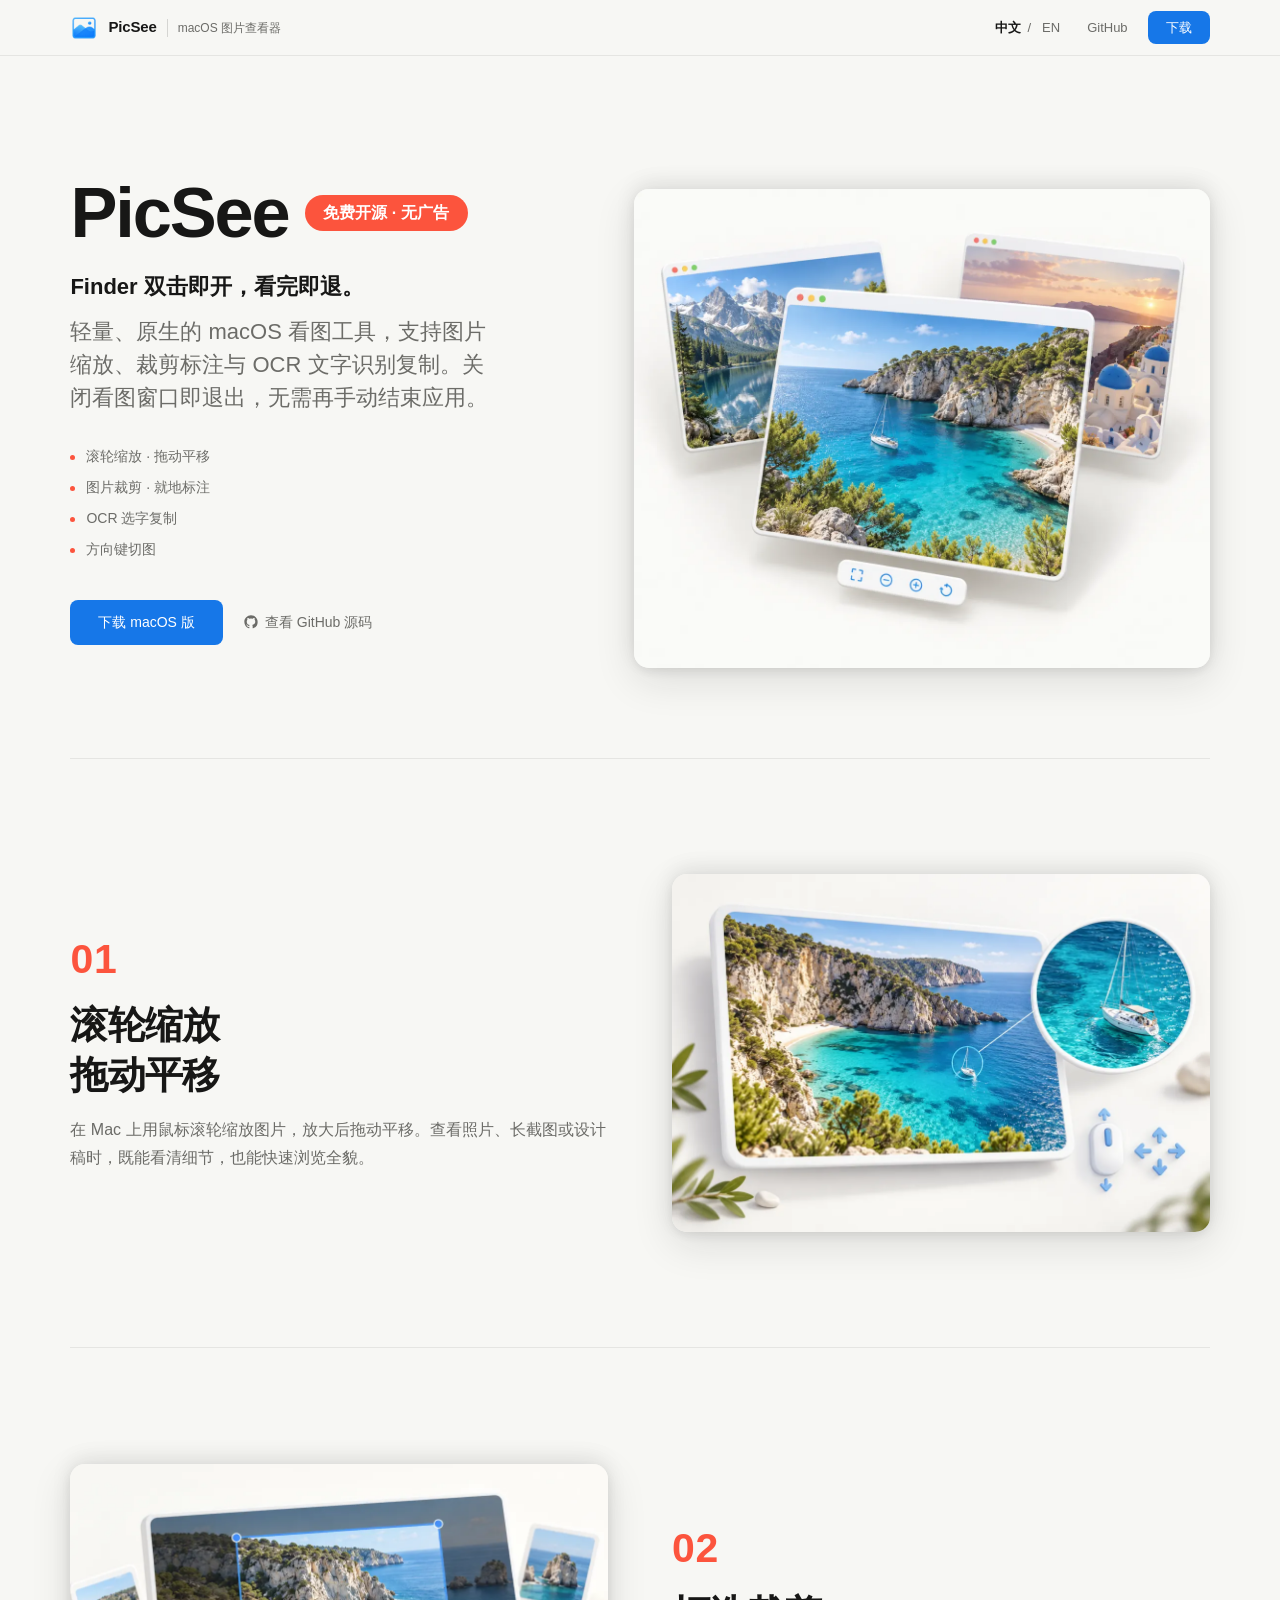
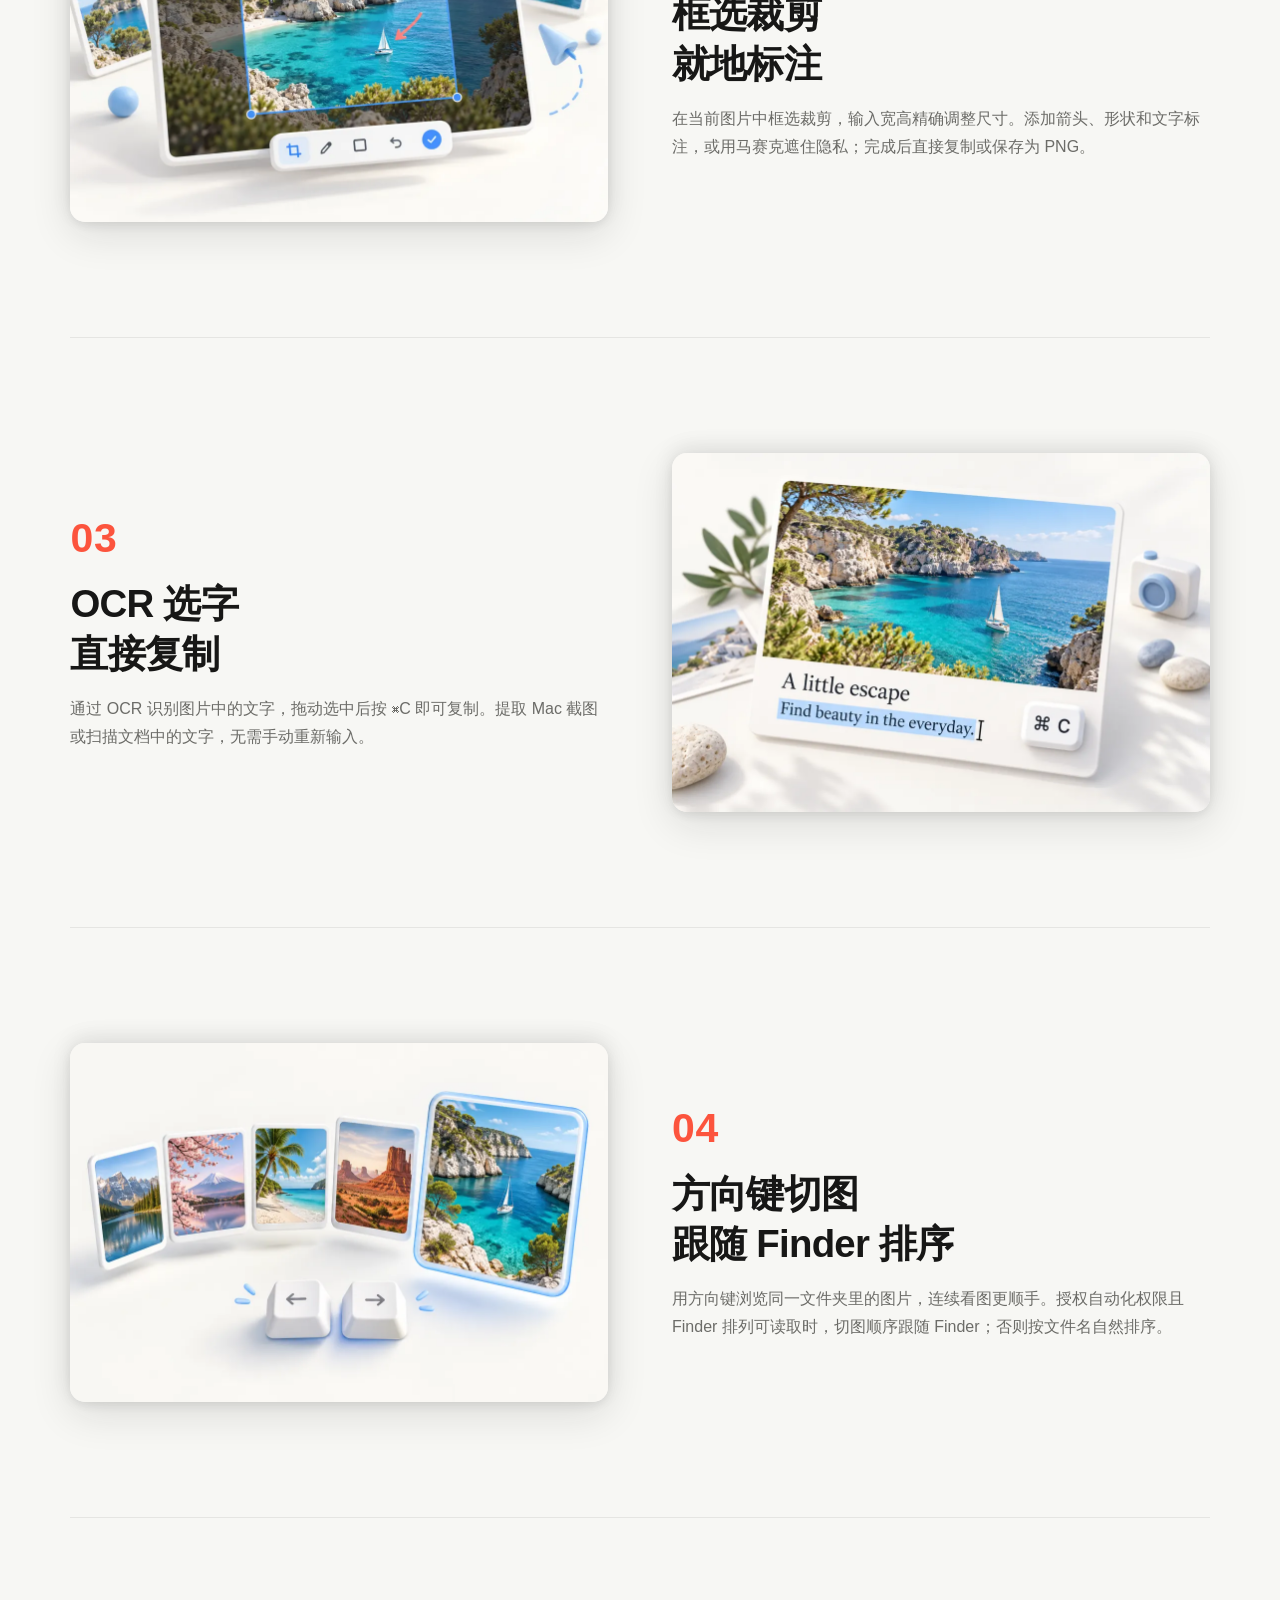
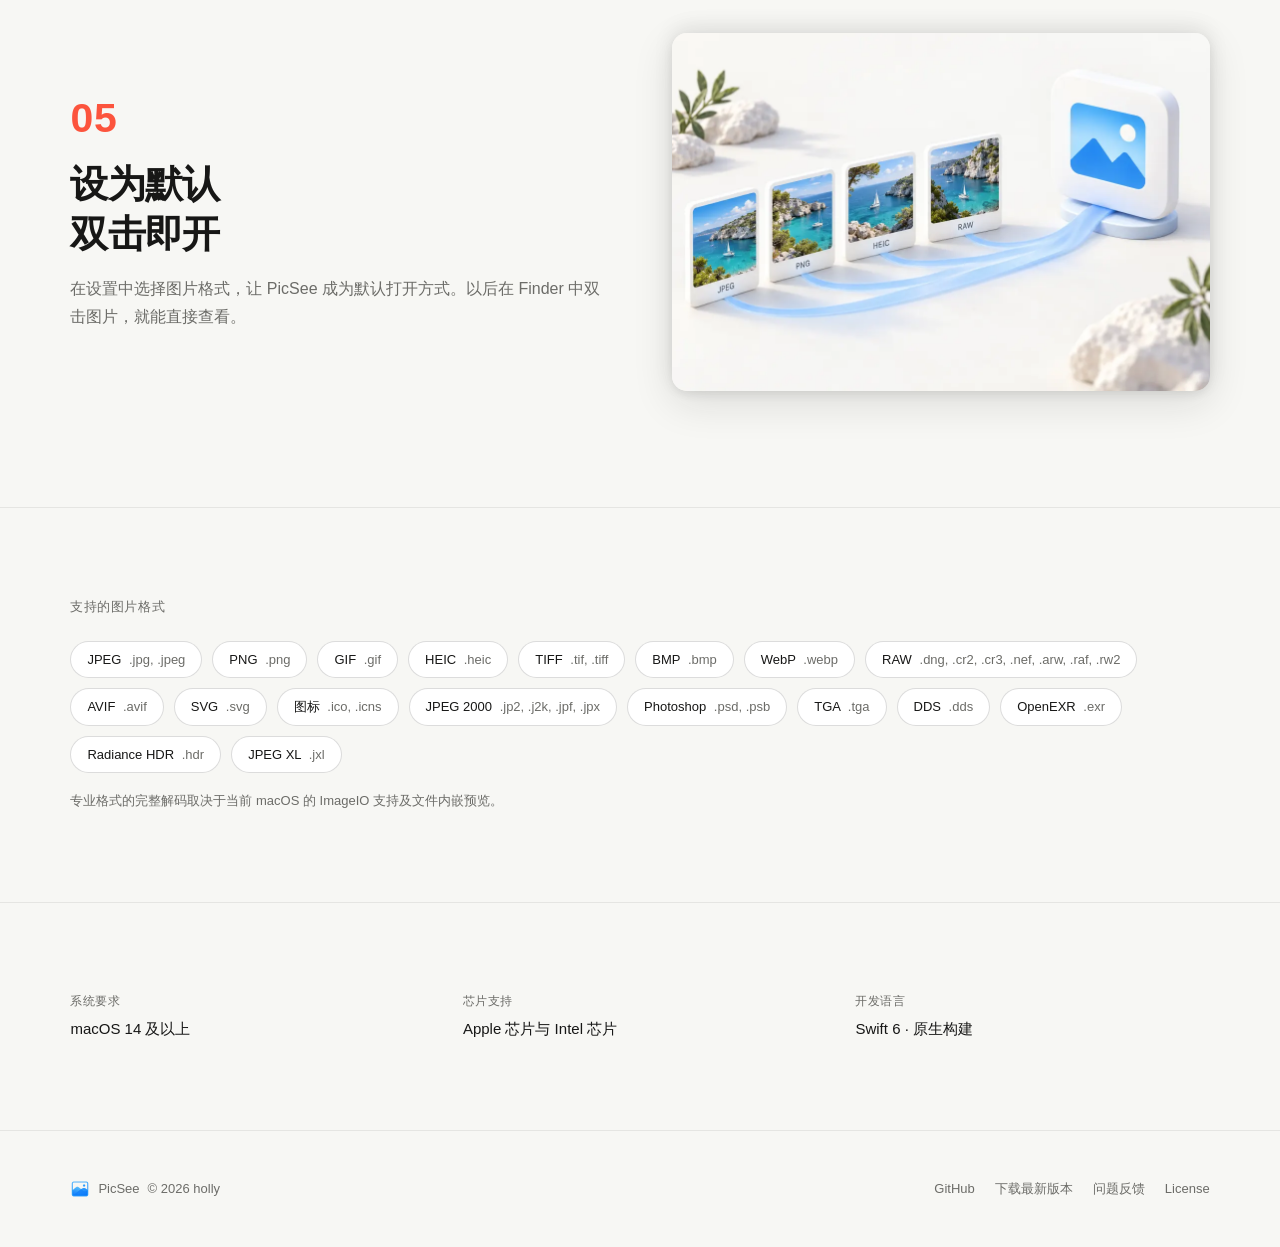
==== commit 5fa3c7e1: "调整网站页面" ====
--- a/website/index.html
+++ b/website/index.html
@@ -66,7 +66,7 @@
     ]
   }
   </script>
-  <link rel="stylesheet" href="assets/styles-6183db54.css">
+  <link rel="stylesheet" href="assets/styles-cb846b35.css">
 </head>
 <body>
   <a class="skip-link" href="#main">跳到主要内容</a>
--- a/website/assets/styles-cb846b35.css
+++ b/website/assets/styles-cb846b35.css
@@ -0,0 +1,606 @@
+/* ========== Reset & Base ========== */
+*, *::before, *::after {
+  margin: 0;
+  padding: 0;
+  box-sizing: border-box;
+}
+
+html {
+  font-family: -apple-system, BlinkMacSystemFont, "PingFang SC", "Helvetica Neue", sans-serif;
+  font-size: 16px;
+  line-height: 1.5;
+  -webkit-font-smoothing: antialiased;
+  -moz-osx-font-smoothing: grayscale;
+  scroll-behavior: smooth;
+}
+
+body {
+  background: var(--canvas);
+  color: var(--ink);
+}
+
+img {
+  display: block;
+  max-width: 100%;
+  height: auto;
+}
+
+a {
+  color: inherit;
+  text-decoration: none;
+}
+
+:focus-visible {
+  outline: 3px solid var(--primary);
+  outline-offset: 4px;
+}
+
+[id] {
+  scroll-margin-top: 80px;
+}
+
+.skip-link {
+  position: fixed;
+  top: 8px;
+  left: 16px;
+  z-index: 200;
+  padding: 10px 16px;
+  background: var(--surface);
+  border-radius: var(--radius-sm);
+  transform: translateY(-150%);
+}
+
+.skip-link:focus {
+  transform: translateY(0);
+}
+
+/* ========== Design Tokens ========== */
+:root {
+  --canvas: #F7F7F4;
+  --surface: #FFFFFF;
+  --ink: #171716;
+  --muted: #6C6C68;
+  --primary: #1677E8;
+  --warm: #FC543D;
+  --border: rgba(23, 23, 22, 0.08);
+  --border-strong: rgba(23, 23, 22, 0.15);
+  --radius: 15px;
+  --radius-sm: 8px;
+  --page-padding: clamp(22px, 5.5vw, 88px);
+}
+
+/* ========== Typography ========== */
+.display-title {
+  font-size: clamp(44px, 5.5vw, 86px);
+  font-weight: 700;
+  letter-spacing: -0.03em;
+  line-height: 1.05;
+  color: var(--ink);
+}
+
+.hero-title-row {
+  display: flex;
+  align-items: center;
+  gap: 16px;
+  flex-wrap: wrap;
+  margin-bottom: 20px;
+}
+
+.hero-badge {
+  font-size: 16px;
+  font-weight: 600;
+  color: #fff;
+  background: var(--warm);
+  padding: 7px 18px;
+  border-radius: 100px;
+  letter-spacing: 0.01em;
+  line-height: 1.4;
+  white-space: nowrap;
+}
+
+.section-title {
+  font-size: clamp(26px, 3.2vw, 44px);
+  font-weight: 600;
+  letter-spacing: -0.02em;
+  line-height: 1.2;
+}
+
+/* ========== Layout ========== */
+.container {
+  max-width: 1280px;
+  margin: 0 auto;
+  padding: 0 var(--page-padding);
+}
+
+/* ========== Navigation ========== */
+.nav {
+  position: sticky;
+  top: 0;
+  z-index: 100;
+  background: var(--canvas);
+  border-bottom: 1px solid var(--border);
+  height: 56px;
+  display: flex;
+  align-items: center;
+}
+
+.nav-inner {
+  width: 100%;
+  max-width: 1280px;
+  margin: 0 auto;
+  padding: 0 var(--page-padding);
+  display: flex;
+  align-items: center;
+  justify-content: space-between;
+}
+
+.nav-brand {
+  display: flex;
+  align-items: center;
+  gap: 10px;
+}
+
+.nav-brand img {
+  width: 28px;
+  height: 28px;
+  border-radius: 6px;
+}
+
+.nav-brand-name {
+  font-size: 15px;
+  font-weight: 600;
+  letter-spacing: -0.01em;
+}
+
+.nav-brand-kind {
+  padding-left: 10px;
+  border-left: 1px solid var(--border-strong);
+  color: var(--muted);
+  font-size: 12px;
+  font-weight: 400;
+  letter-spacing: 0;
+}
+
+.nav-links {
+  display: flex;
+  flex-shrink: 0;
+  align-items: center;
+  gap: 20px;
+}
+
+.nav-link {
+  font-size: 13px;
+  color: var(--muted);
+  transition: color 200ms ease;
+}
+
+.nav-link:hover {
+  color: var(--ink);
+}
+
+.nav-download {
+  font-size: 13px;
+  font-weight: 500;
+  color: #fff;
+  background: var(--primary);
+  padding: 7px 18px;
+  border-radius: var(--radius-sm);
+  transition: opacity 200ms ease;
+}
+
+.nav-download:hover {
+  opacity: 0.88;
+  color: #fff;
+}
+
+/* ========== Hero ========== */
+.hero {
+  padding: clamp(64px, 10vw, 120px) 0 clamp(48px, 7vw, 96px);
+}
+
+.hero-grid {
+  display: grid;
+  grid-template-columns: minmax(0, 1fr) minmax(0, 1.15fr);
+  gap: clamp(40px, 5vw, 80px);
+  align-items: start;
+}
+
+.hero-tagline {
+  font-size: clamp(17px, 2vw, 22px);
+  line-height: 1.5;
+  color: var(--muted);
+  margin-top: 20px;
+  max-width: 420px;
+}
+
+.hero-tagline strong {
+  display: block;
+  margin-bottom: 12px;
+  color: var(--ink);
+  font-weight: 600;
+}
+
+.hero-features {
+  list-style: none;
+  margin-top: 32px;
+  display: flex;
+  flex-direction: column;
+  gap: 10px;
+}
+
+.hero-features li {
+  font-size: 14px;
+  color: var(--muted);
+  padding-left: 16px;
+  position: relative;
+}
+
+.hero-features li::before {
+  content: '';
+  position: absolute;
+  left: 0;
+  top: 9px;
+  width: 5px;
+  height: 5px;
+  border-radius: 50%;
+  background: var(--warm);
+}
+
+.hero-ctas {
+  display: flex;
+  flex-wrap: wrap;
+  align-items: center;
+  gap: 20px;
+  margin-top: 40px;
+}
+
+.btn-primary {
+  display: inline-flex;
+  white-space: nowrap;
+  align-items: center;
+  font-size: 14px;
+  font-weight: 500;
+  color: #fff;
+  background: var(--primary);
+  padding: 12px 28px;
+  border-radius: var(--radius-sm);
+  transition: opacity 200ms ease;
+  border: none;
+  cursor: pointer;
+}
+
+.btn-primary:hover {
+  opacity: 0.88;
+}
+
+.btn-text {
+  font-size: 14px;
+  color: var(--muted);
+  transition: color 200ms ease;
+}
+
+.btn-text:hover {
+  color: var(--ink);
+}
+
+.github-link {
+  display: inline-flex;
+  align-items: center;
+  gap: 6px;
+}
+
+.hero-image {
+  position: relative;
+  aspect-ratio: 6 / 5;
+  overflow: hidden;
+  border-radius: var(--radius);
+  box-shadow: 0 -6px 20px rgba(23, 23, 22, 0.08), 0 12px 40px rgba(23, 23, 22, 0.12), 0 4px 10px rgba(23, 23, 22, 0.06);
+}
+
+.hero-image img {
+  width: 100%;
+  height: 100%;
+  display: block;
+  object-fit: cover;
+  object-position: center;
+}
+
+/* ========== Story Sections ========== */
+.story {
+  display: grid;
+  grid-template-columns: minmax(0, 1fr) minmax(0, 1fr);
+  grid-template-areas: "text image";
+  gap: clamp(40px, 5vw, 80px);
+  align-items: center;
+  padding: clamp(60px, 9vw, 120px) 0;
+  border-top: 1px solid var(--border);
+}
+
+.story:nth-child(even) {
+  grid-template-areas: "image text";
+}
+
+.story-image {
+  grid-area: image;
+  min-width: 0;
+}
+
+.story-text {
+  grid-area: text;
+  min-width: 0;
+}
+
+.story-number {
+  display: block;
+  font-size: clamp(2.25rem, 3.2vw, 2.75rem);
+  font-weight: 600;
+  color: var(--warm);
+  line-height: 1.2;
+  letter-spacing: 0.02em;
+  font-variant-numeric: tabular-nums;
+  margin-bottom: 1rem;
+}
+
+.story-title {
+  font-size: clamp(1.75rem, 3vw, 2.5rem);
+  line-height: 1.3;
+  margin-bottom: 1rem;
+}
+
+.story-title span {
+  display: block;
+}
+
+.story-desc {
+  font-size: 16px;
+  line-height: 1.75;
+  color: var(--muted);
+}
+
+.story-image img {
+  width: 100%;
+  border-radius: var(--radius);
+  box-shadow: 0 -6px 20px rgba(23, 23, 22, 0.08), 0 12px 40px rgba(23, 23, 22, 0.12), 0 4px 10px rgba(23, 23, 22, 0.06);
+}
+
+/* ========== Format Strip ========== */
+.formats {
+  padding: clamp(48px, 7vw, 96px) 0;
+  border-top: 1px solid var(--border);
+}
+
+.formats-label {
+  font-size: 13px;
+  font-weight: 500;
+  letter-spacing: 0.04em;
+  text-transform: uppercase;
+  color: var(--muted);
+  margin-bottom: 24px;
+}
+
+.formats-grid {
+  display: flex;
+  flex-wrap: wrap;
+  gap: 10px;
+}
+
+.format-tag {
+  max-width: 100%;
+  overflow-wrap: anywhere;
+  font-size: 13px;
+  font-weight: 500;
+  padding: 8px 16px;
+  border: 1px solid var(--border-strong);
+  border-radius: 100px;
+  color: var(--ink);
+  background: var(--surface);
+  transition: border-color 200ms ease, background 200ms ease;
+}
+
+.format-tag:hover {
+  border-color: var(--primary);
+  background: rgba(22, 119, 232, 0.04);
+}
+
+.format-tag .ext {
+  color: var(--muted);
+  font-weight: 400;
+  margin-left: 4px;
+}
+
+.formats-note {
+  margin: 18px 0 0;
+  font-size: 13px;
+  line-height: 1.6;
+  color: var(--muted);
+}
+
+/* ========== System Info ========== */
+.system {
+  padding: clamp(48px, 7vw, 96px) 0;
+  border-top: 1px solid var(--border);
+}
+
+.system-grid {
+  display: grid;
+  grid-template-columns: repeat(3, 1fr);
+  gap: clamp(24px, 3vw, 48px);
+}
+
+.system-item {
+  display: flex;
+  flex-direction: column;
+  gap: 8px;
+}
+
+.system-item .label {
+  font-size: 12px;
+  font-weight: 500;
+  letter-spacing: 0.04em;
+  text-transform: uppercase;
+  color: var(--muted);
+}
+
+.system-item .value {
+  font-size: 15px;
+  font-weight: 500;
+  color: var(--ink);
+}
+
+/* ========== Footer ========== */
+.footer {
+  padding: clamp(32px, 4vw, 48px) 0;
+  border-top: 1px solid var(--border);
+}
+
+.footer-inner {
+  display: flex;
+  align-items: center;
+  justify-content: space-between;
+}
+
+.footer-left {
+  display: flex;
+  align-items: center;
+  gap: 8px;
+}
+
+.footer-left img {
+  width: 20px;
+  height: 20px;
+  border-radius: 5px;
+}
+
+.footer-left span {
+  font-size: 13px;
+  color: var(--muted);
+}
+
+.footer-links {
+  display: flex;
+  flex-wrap: wrap;
+  gap: 20px;
+}
+
+.footer-links a {
+  font-size: 13px;
+  color: var(--muted);
+  transition: color 200ms ease;
+}
+
+.footer-links a:hover {
+  color: var(--ink);
+}
+
+/* ========== Responsive ========== */
+@media (max-width: 768px) {
+  .hero-grid {
+    grid-template-columns: 1fr;
+  }
+
+  .hero-image {
+    order: -1;
+  }
+
+  .hero-tagline {
+    max-width: none;
+  }
+
+  .story,
+  .story:nth-child(even) {
+    grid-template-columns: 1fr;
+    grid-template-areas: "image" "text";
+  }
+
+  .story-title {
+    display: flex;
+    flex-wrap: wrap;
+    column-gap: 0.5em;
+    row-gap: 0.1em;
+  }
+
+  .system-grid {
+    grid-template-columns: 1fr;
+    gap: 20px;
+  }
+
+  .footer-inner {
+    flex-direction: column;
+    gap: 16px;
+    align-items: flex-start;
+  }
+
+  .nav-links {
+    gap: 14px;
+  }
+}
+
+@media (max-width: 480px) {
+  .nav-brand {
+    flex: 0 0 auto;
+    white-space: nowrap;
+  }
+
+  .nav-brand-name {
+    font-size: 14px;
+  }
+
+  .nav-brand-kind {
+    display: none;
+  }
+
+  .hero-features {
+    gap: 8px;
+  }
+}
+
+@media (prefers-reduced-motion: reduce) {
+  html {
+    scroll-behavior: auto;
+  }
+
+  a, .format-tag {
+    transition: none;
+  }
+}
+
+/* Language navigation shares the same layout in both locales. */
+.language-switch { display: flex; align-items: center; gap: 4px; font-size: 13px; white-space: nowrap; }
+.language-switch a { display: inline-flex; align-items: center; justify-content: center; min-height: 44px; min-width: 32px; color: var(--muted); }
+.language-switch a[aria-current="page"] { color: var(--ink); font-weight: 600; }
+.language-switch a:hover { color: var(--primary); }
+.language-switch span { color: var(--muted); }
+@media (max-width: 768px) {
+  .nav-brand-kind { display: none; }
+}
+@media (max-width: 480px) {
+  .nav-links { gap: 8px; }
+  .nav-download { padding: 7px 10px; }
+  .nav-brand { gap: 6px; }
+}
+@media (max-width: 359px) {
+  .nav-links > .nav-link { display: none; }
+}
+
+/* Let the English title use the column gap without reducing desktop type. */
+@media (min-width: 769px) {
+  html[lang="en"] .hero-title-row { flex-wrap: nowrap; width: max-content; }
+  html[lang="en"] .hero-title-row > * { flex-shrink: 0; }
+}
+@media (max-width: 768px) {
+  html[lang="en"] .hero-text { container-type: inline-size; }
+  html[lang="en"] .hero-title-row { flex-wrap: nowrap; gap: 8px; }
+  html[lang="en"] .hero-title-row .display-title { font-size: clamp(36px, 14cqi, 76px); flex-shrink: 0; }
+  html[lang="en"] .hero-badge { font-size: clamp(9px, 3cqi, 16px); padding: 7px 10px; flex-shrink: 0; }
+}
+
+/* Align the image edge with the visible title rather than its line box. */
+@media (min-width: 1001px) {
+  .hero-image { margin-top: clamp(8px, 1vw, 16px); }
+}
+
+/* Anchor artwork independently of translated copy height. On narrow desktops,
+   leave room for the English title to extend into the column gap. */
+@media (min-width: 769px) and (max-width: 1000px) {
+  .hero-image { margin-top: calc(clamp(44px, 5.5vw, 86px) * 1.05 + 20px); }
+}
